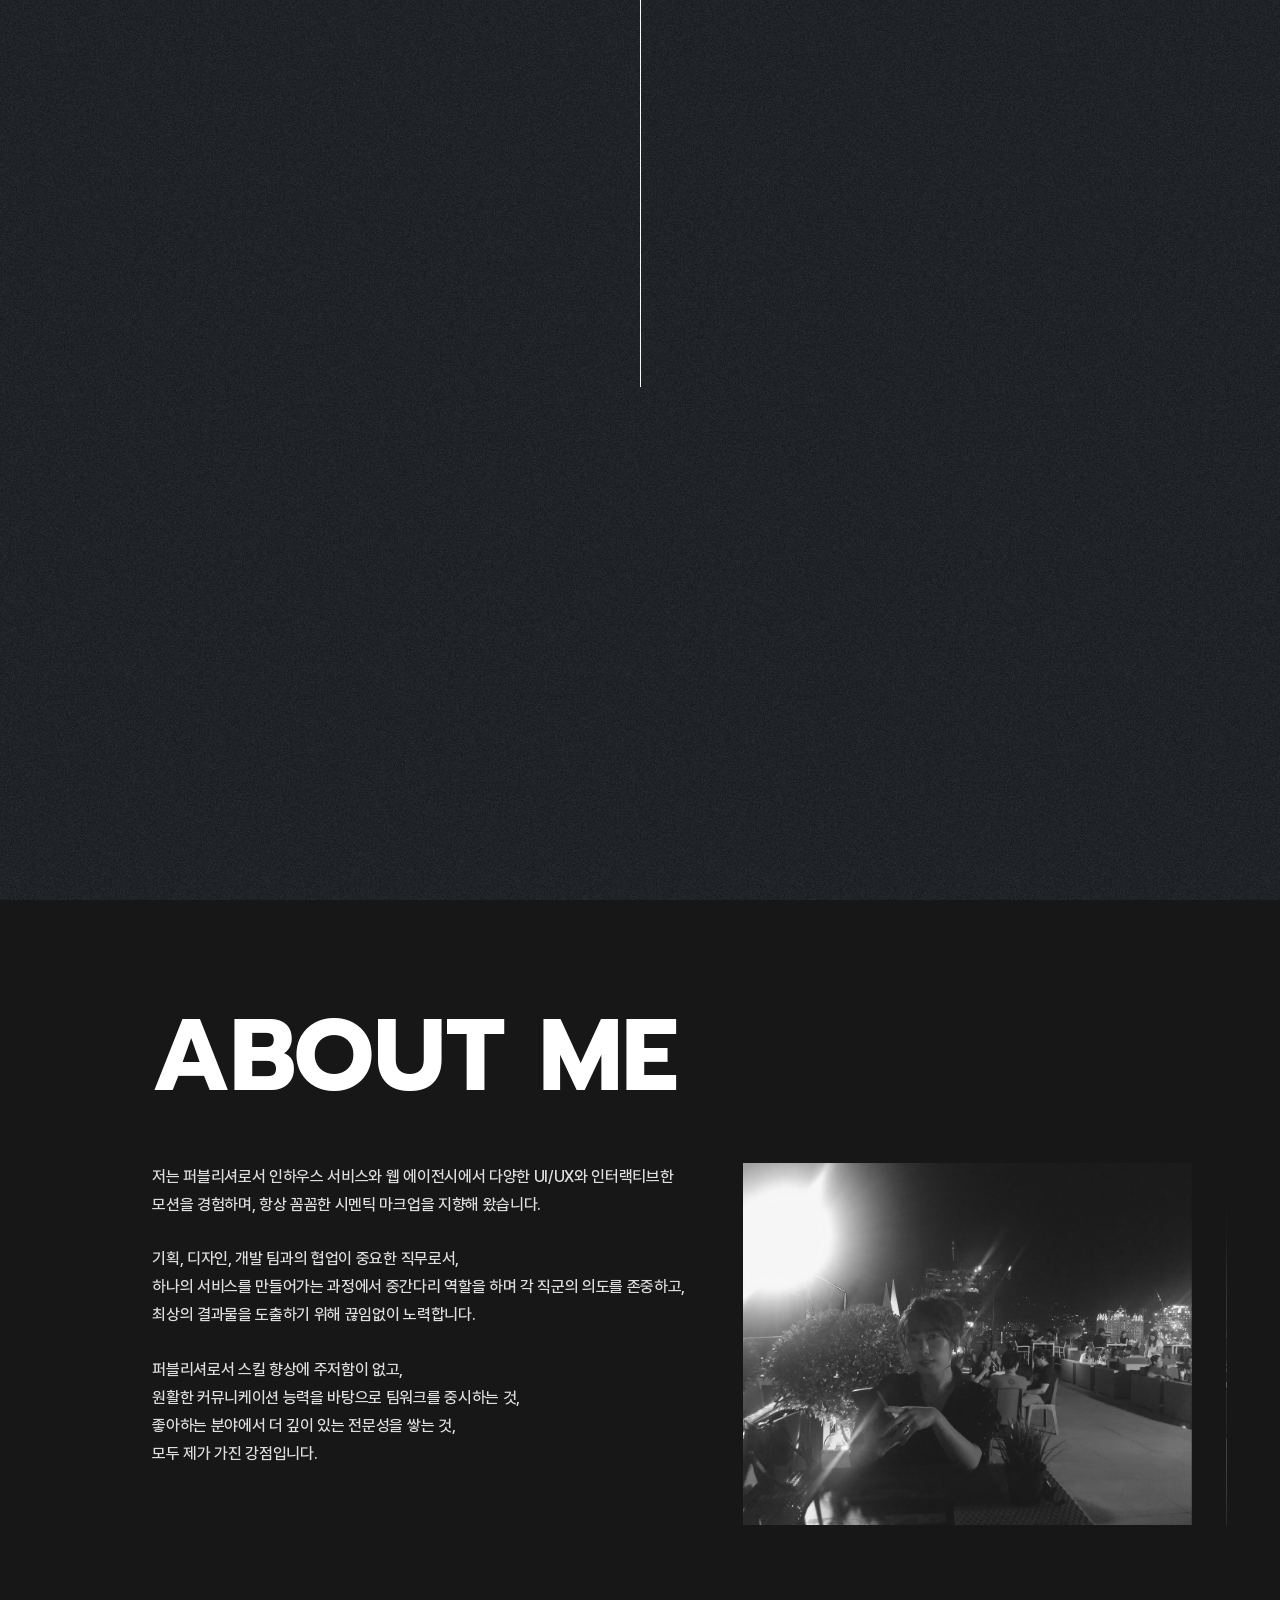
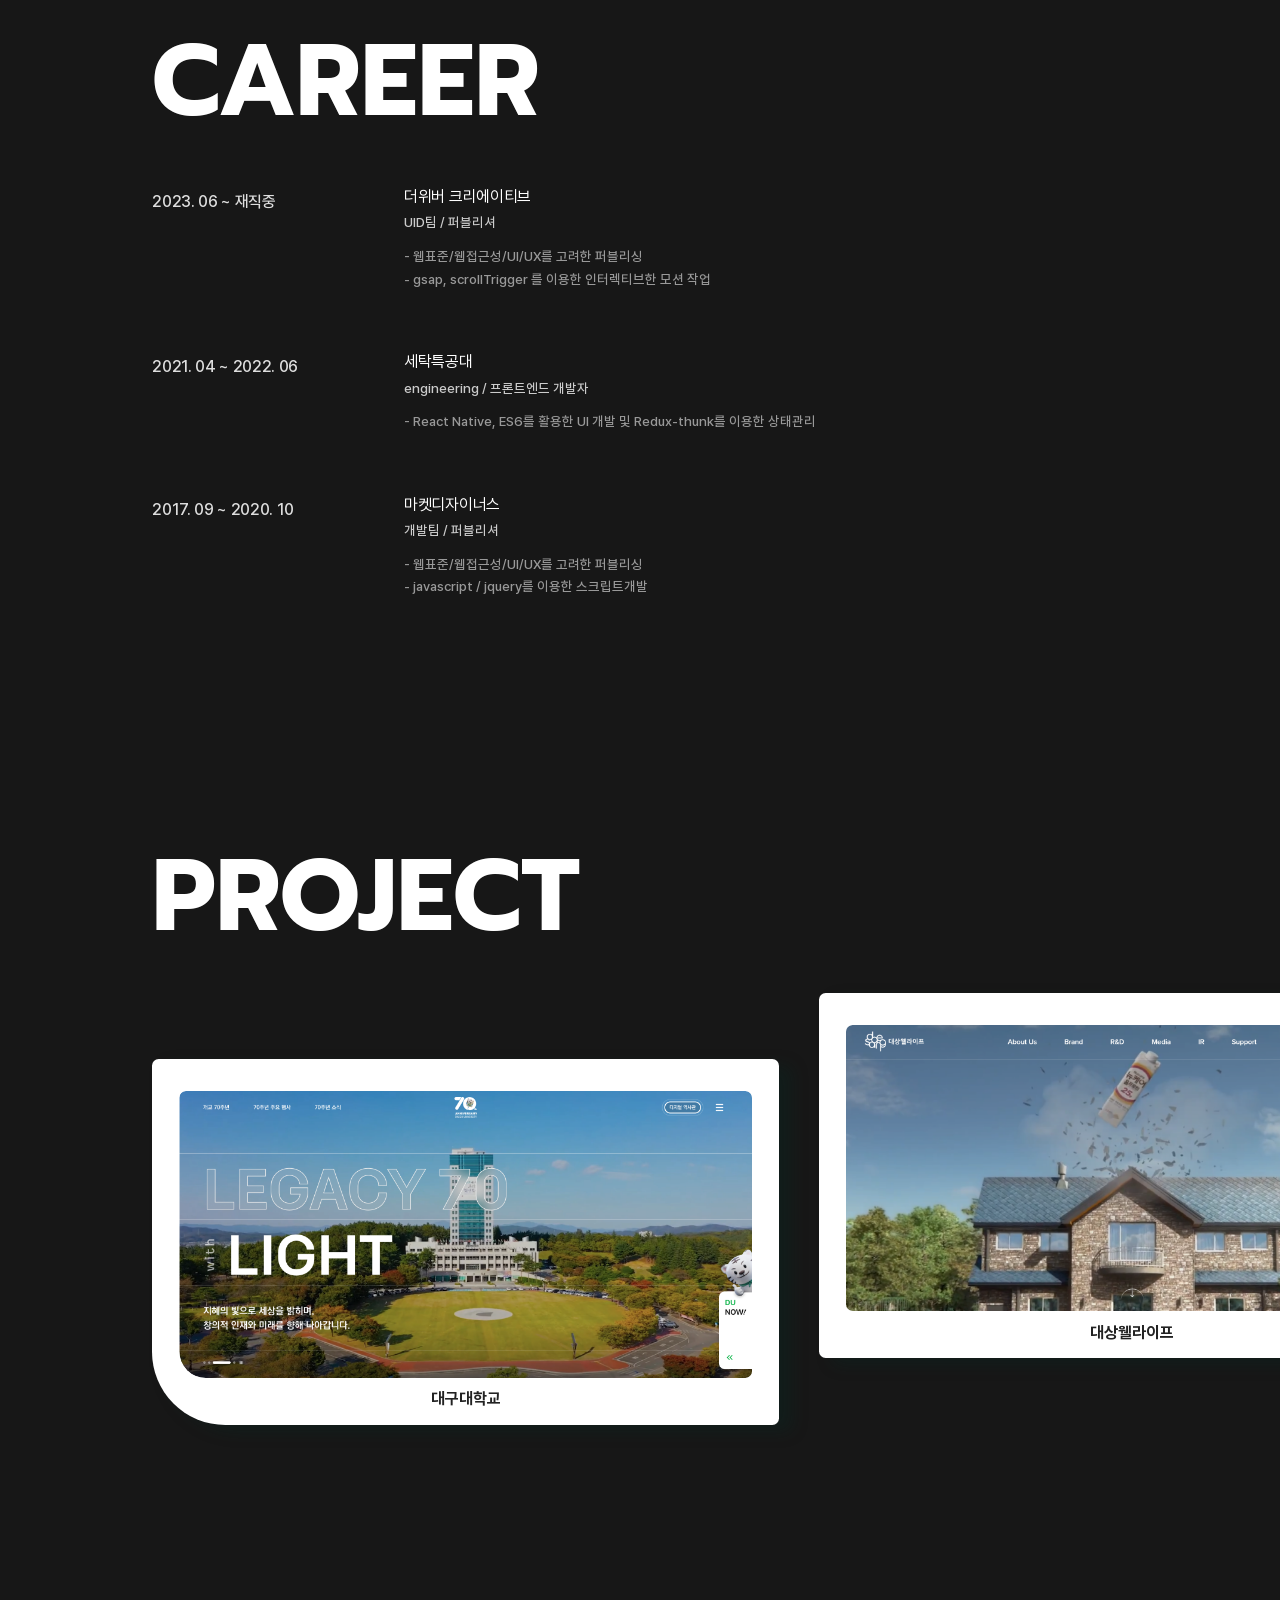
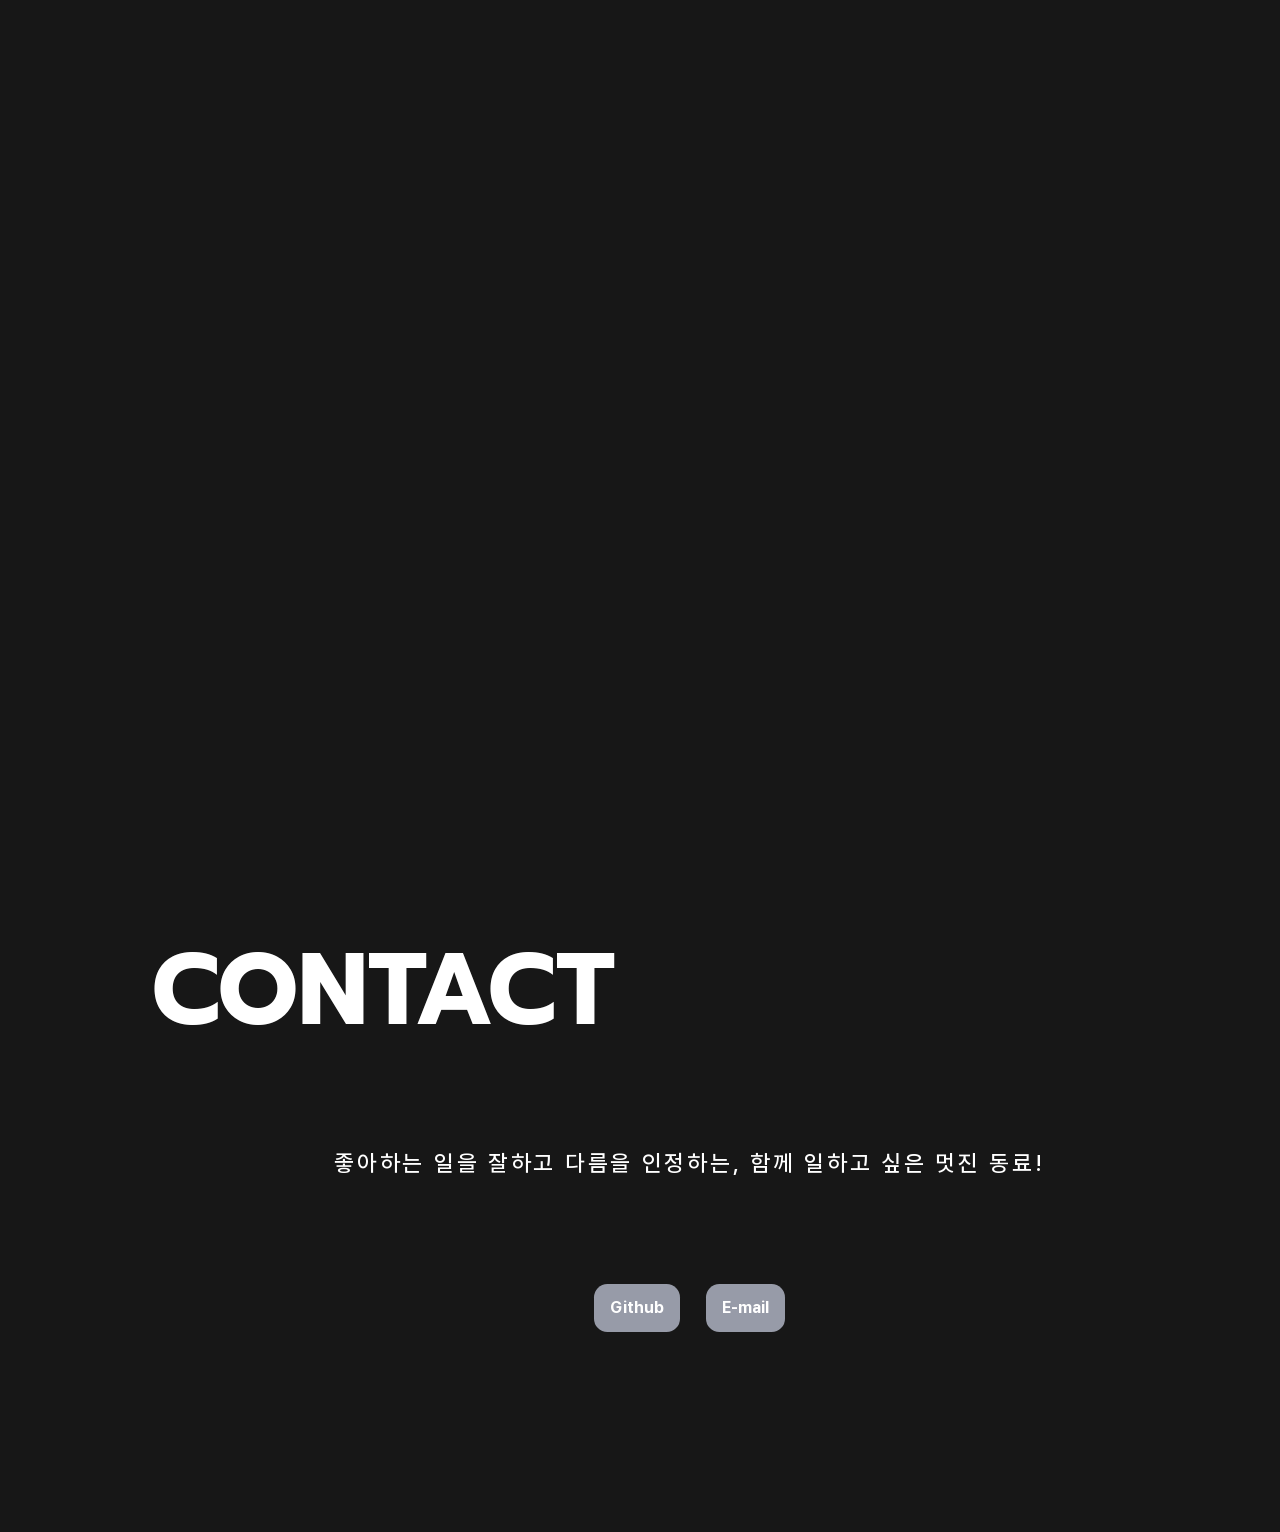
==== page/index.html @ df4ce5b6 "Add portfolio project" ====
<!DOCTYPE html>
<html lang="ko">
<head>
    <meta charset="UTF-8">
    <meta http-equiv="X-UA-Compatible" content="IE=edge">
    <meta name="viewport" content="initial-scale=1.0, maximum-scale=1.0,user-scalable=no,width=device-width" />
    <meta name="format-detection" content="telephone=no" />
    <meta property="og:url" content="">
    <meta property="og:image" content="">
    <meta name="keywords" content="">
    <meta name="description" content="">
    <meta property="og:title" content="">
    <meta property="og:description" content="">
    <meta property="og:type" content="website">
    <link rel="shortcut icon" type="image/x-icon" href="">
    <link rel="stylesheet" type="text/css" href="../css/plugin/swiper-4.5.1.min.css">
    <link rel="stylesheet" type="text/css" href="../css/reset/style.min.css">
    <link rel="stylesheet" type="text/css" href="../css/font/style.min.css">
    <link rel="stylesheet" type="text/css" href="../css/layout/style.min.css">
    <link rel="stylesheet" href="../css/page/main/style.min.css">
    <title></title>
</head>
<body>
    <div id="wrap"  class="wrap main ">
        <div id="skipNavi">
            <a href="#header">메인 메뉴 바로가기</a>
            <a href="#container">본문 바로가기</a>
            <!-- <a href="#footer">하단 바로가기</a> -->
        </div>
        <div id="header">
            <div class="gnb_wrap">
                <ul class="gnb_list">
                    <li class="active"><span>HOME</span></li>
                    <li><span>ABOUT</span></li>
                    <li><span>CAREER</span></li>
                    <li><span>PROJECT</span></li>
                    <li><span>CONTACT</span></li>
                </ul>
            </div>
            <div class="etc_wrap">
                <button type="button" class="mobile_menu_btn"><i></i><i></i><i></i>모바일 메뉴</button>
            </div>
        </div>
        <div id="container" class="container">
            <div class="content">
				<div class="sec sec01">
                    <div class="main_visual">
						<div class="kv_box">
							<video loop autoplay muted playsinline>
								<source src="/images/main/bg_video.mp4">
							</video>
							<div class="bg_cover"></div>
						</div>
						<div class="kv_tit">
                            <img src="/images/main/kv_tit.png" alt="" class="kv_img">
							<div class="tit_box">
                                <!-- <p>움직임과 디테일로 완성한 프로젝트들을 담았습니다.</p> -->
                                <p>다양한 프로젝트를 경험하며<br class="m_on"> 감각적인 모션과 인터랙션을 구현해왔어요.</p>
                                <p>스크롤 트리거와 애니메이션 중심의 작업들은<br class="m_on"> <span class="link_project">PROJECT</span> 에서 확인해보세요-!</p>
                            </div>
						</div>
					</div>
					<div class="scroll_box">
						<span class="scroll_txt">Scroll</span>
						<div class="scroll_arrow"></div>
					</div>
                </div>
				<div class="sec sec02">
                    <div class="row_wrap">
						<div class="row">
							<div class="col-11 offset-1">
                                <div class="sec_inner">
                                    <div class="sub_title">
                                        <h3 class="title_effect link" data-letters="ABOUT ME">ABOUT ME</h3>
                                    </div>
                                    <div class="sub_wrap intro_wrap">
                                        <div class="txt_box">
                                            <p>
                                                저는 퍼블리셔로서 인하우스 서비스와 웹 에이전시에서 다양한 UI/UX와 인터랙티브한 모션을 경험하며, 항상 꼼꼼한 시멘틱 마크업을 지향해 왔습니다.
                                            </p>
                                            <p>
                                                기획, 디자인, 개발 팀과의 협업이 중요한 직무로서,<br class="pc_on">
                                                하나의 서비스를 만들어가는 과정에서 중간다리 역할을 하며 각 직군의 의도를 존중하고, <br class="pc_on">
                                                최상의 결과물을 도출하기 위해 끊임없이 노력합니다.
                                            </p>
                                            <p>
                                                퍼블리셔로서 스킬 향상에 주저함이 없고,<br class="pc_on">
                                                원활한 커뮤니케이션 능력을 바탕으로 팀워크를 중시하는 것, <br class="pc_on">
                                                좋아하는 분야에서 더 깊이 있는 전문성을 쌓는 것, <br class="pc_on">
                                                모두 제가 가진 강점입니다.
                                            </p>
                                        </div>
                                        <div class="img_box">
                                            <div class="mask right"></div>
                                            <img src="/images/main/profile_img.jpg" alt="" class="profile_img">
                                        </div>
                                    </div>
                                </div>
                            </div>
                        </div>
                    </div>
                </div>
				<div class="sec sec03">
                    <div class="row_wrap">
						<div class="row">
							<div class="col-11 offset-1">
                                <div class="sec_inner">
                                    <div class="sub_title">
                                        <h3 class="title_effect link" data-letters="CAREER">CAREER</h3>
                                    </div>
                                    <div class="sub_wrap career_wrap">
                                        <div class="list_box">
                                            <p class="period">2023. 06 ~ 재직중</p>
                                            <div class="txt_box">
                                                <strong>더위버 크리에이티브</strong>
                                                <p>UID팀 / 퍼블리셔</p>
                                                <ul>
                                                    <li>- 웹표준/웹접근성/UI/UX를 고려한 퍼블리싱</li>
                                                    <li>- gsap, scrollTrigger 를 이용한 인터렉티브한 모션 작업</li>
                                                </ul>
                                            </div>
                                        </div>
                                        <div class="list_box">
                                            <p class="period">2021. 04 ~ 2022. 06</p>
                                            <div class="txt_box">
                                                <strong>세탁특공대</strong>
                                                <p>engineering / 프론트엔드 개발자</p>
                                                <ul>
                                                    <li>- React Native, ES6를 활용한 UI 개발 및 Redux-thunk를 이용한 상태관리</li>
                                                </ul>
                                            </div>
                                        </div>
                                        <div class="list_box">
                                            <p class="period">2017. 09 ~ 2020. 10</p>
                                            <div class="txt_box">
                                                <strong>마켓디자이너스</strong>
                                                <p>개발팀 / 퍼블리셔</p>
                                                <ul>
                                                    <li>- 웹표준/웹접근성/UI/UX를 고려한 퍼블리싱</li>
                                                    <li>- javascript / jquery를 이용한 스크립트개발</li>
                                                </ul>
                                            </div>
                                        </div>
                                    </div>
                                </div>
                            </div>
                        </div>
                    </div>
                </div>
				<div class="sec sec04" id="project">
                    <div class="timeline_hidden"></div>
					<div class="sticky">
						<div class="sec_inner">
							<div class="contents_wrapper">
								<div class="row_wrap">
									<div class="row">
										<div class="col-11 offset-1">
                                            <div class="cont_wrap">
                                                <div class="sub_title">
                                                    <h3 class="title_effect link" data-letters="PROJECT">PROJECT</h3>
                                                </div>
                                                <div class="achievements_wrap card_list">
                                                    <div class="achievements_box">
                                                        <ul class="achievements_list">
                                                            <!-- <li class="dodu_img">
                                                                <img src="../images/main/character.png" alt="">
                                                            </li> -->
                                                            <li>
                                                                <a href="./sub_page/page12.html">
                                                                    <div class="slide_inner">
                                                                        <div class="icon_box">
                                                                            <img src="../images/project/project-image12.png" alt="">
                                                                        </div>
                                                                        <div class="txt_area">
                                                                            <strong>대구대학교</strong>
                                                                        </div>
                                                                    </div>
                                                                </a>
                                                            </li>
                                                            <li>
                                                                <a href="./sub_page/page11.html">
                                                                    <div class="slide_inner">
                                                                        <div class="icon_box">
                                                                            <img src="../images/project/project-image11.png" alt="">
                                                                        </div>
                                                                        <div class="txt_area">
                                                                            <strong>대상웰라이프</strong>
                                                                        </div>
                                                                    </div>
                                                                </a>
                                                            </li>
                                                            <li>
                                                                <a href="./sub_page/page10.html">
                                                                    <div class="slide_inner">
                                                                        <div class="icon_box">
                                                                            <img src="../images/project/project-image10.png" alt="">
                                                                        </div>
                                                                        <div class="txt_area">
                                                                            <strong>삼양 CI 가이드</strong>
                                                                        </div>
                                                                    </div>
                                                                </a>
                                                            </li>
                                                            <li>
                                                                <a href="./sub_page/page9.html">
                                                                    <div class="slide_inner">
                                                                        <div class="icon_box">
                                                                            <img src="../images/project/project-image9.png" alt="">
                                                                        </div>
                                                                        <div class="txt_area">
                                                                            <strong>삼양홀딩스</strong>
                                                                        </div>
                                                                    </div>
                                                                </a>
                                                            </li>
                                                            <li>
                                                                <a href="./sub_page/page8.html">
                                                                    <div class="slide_inner">
                                                                        <div class="icon_box">
                                                                            <img src="../images/project/project-image8.png" alt="">
                                                                        </div>
                                                                        <div class="txt_area">
                                                                            <strong>하나투어</strong>
                                                                        </div>
                                                                    </div>
                                                                </a>
                                                            </li>
                                                            <li>
                                                                <a href="./sub_page/page7.html">
                                                                    <div class="slide_inner">
                                                                        <div class="icon_box">
                                                                            <img src="../images/project/project-image7.png" alt="">
                                                                        </div>
                                                                        <div class="txt_area">
                                                                            <strong>삼익 THK</strong>
                                                                        </div>
                                                                    </div>
                                                                </a>
                                                            </li>
                                                            <li>
                                                                <a href="./sub_page/page6.html">
                                                                    <div class="slide_inner">
                                                                        <div class="icon_box">
                                                                            <img src="../images/project/project-image6.png" alt="">
                                                                        </div>
                                                                        <div class="txt_area">
                                                                            <strong>BGF 에코머티리얼즈</strong>
                                                                        </div>
                                                                    </div>
                                                                </a>
                                                            </li>
                                                            <li>
                                                                <a href="./sub_page/page5.html">
                                                                    <div class="slide_inner">
                                                                        <div class="icon_box">
                                                                            <img src="../images/project/project-image5.png" alt="">
                                                                        </div>
                                                                        <div class="txt_area">
                                                                            <strong>세탁특공대</strong>
                                                                        </div>
                                                                    </div>
                                                                </a>
                                                            </li>
                                                            <li>
                                                                <a href="./sub_page/page4.html">
                                                                    <div class="slide_inner">
                                                                        <div class="icon_box">
                                                                            <img src="../images/project/project-image4.png" alt="">
                                                                        </div>
                                                                        <div class="txt_area">
                                                                            <strong>위매치다이사</strong>
                                                                        </div>
                                                                    </div>
                                                                </a>
                                                            </li>
                                                            <li>
                                                                <a href="./sub_page/page3.html">
                                                                    <div class="slide_inner">
                                                                        <div class="icon_box">
                                                                            <img src="../images/project/project-image3.png" alt="">
                                                                        </div>
                                                                        <div class="txt_area">
                                                                            <strong>마켓디자이너스</strong>
                                                                        </div>
                                                                    </div>
                                                                </a>
                                                            </li>
                                                            <li>
                                                                <a href="./sub_page/page2.html">
                                                                    <div class="slide_inner">
                                                                        <div class="icon_box">
                                                                            <img src="../images/project/project-image2.png" alt="">
                                                                        </div>
                                                                        <div class="txt_area">
                                                                            <strong>위매치부동산</strong>
                                                                        </div>
                                                                    </div>
                                                                </a>
                                                            </li>
                                                            <li>
                                                                <a href="./sub_page/page1.html">
                                                                    <div class="slide_inner">
                                                                        <div class="icon_box">
                                                                            <img src="../images/project/project-image1.png" alt="">
                                                                        </div>
                                                                        <div class="txt_area">
                                                                            <strong>위매치머니</strong>
                                                                        </div>
                                                                    </div>
                                                                </a>
                                                            </li>
                                                        </ul>
                                                    </div>
                                                </div>
                                            </div>
                                        </div>
                                    </div>
                                </div>
                            </div>
                        </div>
                    </div>
                </div>
                <div class="sec sec05">
                    <div class="row_wrap">
						<div class="row">
							<div class="col-11 offset-1">
                                <div class="sec_inner">
                                    <div class="sub_title">
                                        <h3 class="title_effect link" data-letters="CONTACT">CONTACT</h3>
                                    </div>
                                    <div class="sub_wrap contact_wrap">
                                        <p>좋아하는 일을 잘하고 다름을 인정하는,<br class="pc_none"> 함께 일하고 싶은 멋진 동료!</p>
                                        <div class="contact_box">
                                            <a href="https://github.com/elisabethyoon" target="_blank">Github</a>
                                            <a href="mailto:careerbetty@gmail.com" target="_blank">E-mail</a>
                                        </div>
                                    </div>
                                </div>
                            </div>
                        </div>
                    </div>
                </div>
            </div>
        </div>
        <figure class="overlay"></figure>
        <!-- grid -->
        <div class="grid_guide" id="gridGuide">
            <div class="row_wrap">
                <div class="row">
                    <div class="col-1">
                        <div class="content"></div>
                    </div>
                    <div class="col-1">
                        <div class="content"></div>
                    </div>
                    <div class="col-1">
                        <div class="content"></div>
                    </div>
                    <div class="col-1">
                        <div class="content"></div>
                    </div>
                    <div class="col-1">
                        <div class="content"></div>
                    </div>
                    <div class="col-1">
                        <div class="content"></div>
                    </div>
                    <div class="col-1">
                        <div class="content"></div>
                    </div>
                    <div class="col-1">
                        <div class="content"></div>
                    </div>
                    <div class="col-1">
                        <div class="content"></div>
                    </div>
                    <div class="col-1">
                        <div class="content"></div>
                    </div>
                    <div class="col-1">
                        <div class="content"></div>
                    </div>
                    <div class="col-1">
                        <div class="content"></div>
                    </div>
                </div>
            </div>
        </div>
        <!-- // grid -->
    </div>
    <div class="loading_box">
        <div class="dim_left"></div>
        <div class="dim_right"></div>
        <div class="loading_line"></div>
        <div class="sub_title">
            <span class="title_effect link" data-letters="Elisabeth's Portfolio">Elisabeth's Portfolio</span>
        </div>
    </div>
    <!-- plugin -->
    <script src="../js/plugin/jquery-3.4.1.min.js"></script>
    <script src="../js/plugin/lenis.min.js"></script>
    <script src="../js/plugin/gsap.min.js"></script>
    <script src="../js/plugin/ScrollTrigger.min.js"></script>
    <script src="../js/plugin/ScrollToPlugin.min.js"></script>
    <script src="../js/plugin/swiper4.5.1.min.js"></script>
    <script src="../js/page/main.js"></script>
</body>
</html>
---- css/reset/style.min.css ----
@media(min-width: 1025px){.col-1{flex:0 0 auto;flex-basis:8.3333333333%;width:8.3333333333%;padding:0 calc(max(calc(20px * var(--base-ratio)), calc(calc(20 / var(--base-size)) * var(--base-percent)))*.5);box-sizing:border-box;position:relative}.offset-1{margin-left:8.3333333333%;position:relative}.col-2{flex:0 0 auto;flex-basis:16.6666666667%;width:16.6666666667%;padding:0 calc(max(calc(20px * var(--base-ratio)), calc(calc(20 / var(--base-size)) * var(--base-percent)))*.5);box-sizing:border-box;position:relative}.offset-2{margin-left:16.6666666667%;position:relative}.col-3{flex:0 0 auto;flex-basis:25%;width:25%;padding:0 calc(max(calc(20px * var(--base-ratio)), calc(calc(20 / var(--base-size)) * var(--base-percent)))*.5);box-sizing:border-box;position:relative}.offset-3{margin-left:25%;position:relative}.col-4{flex:0 0 auto;flex-basis:33.3333333333%;width:33.3333333333%;padding:0 calc(max(calc(20px * var(--base-ratio)), calc(calc(20 / var(--base-size)) * var(--base-percent)))*.5);box-sizing:border-box;position:relative}.offset-4{margin-left:33.3333333333%;position:relative}.col-5{flex:0 0 auto;flex-basis:41.6666666667%;width:41.6666666667%;padding:0 calc(max(calc(20px * var(--base-ratio)), calc(calc(20 / var(--base-size)) * var(--base-percent)))*.5);box-sizing:border-box;position:relative}.offset-5{margin-left:41.6666666667%;position:relative}.col-6{flex:0 0 auto;flex-basis:50%;width:50%;padding:0 calc(max(calc(20px * var(--base-ratio)), calc(calc(20 / var(--base-size)) * var(--base-percent)))*.5);box-sizing:border-box;position:relative}.offset-6{margin-left:50%;position:relative}.col-7{flex:0 0 auto;flex-basis:58.3333333333%;width:58.3333333333%;padding:0 calc(max(calc(20px * var(--base-ratio)), calc(calc(20 / var(--base-size)) * var(--base-percent)))*.5);box-sizing:border-box;position:relative}.offset-7{margin-left:58.3333333333%;position:relative}.col-8{flex:0 0 auto;flex-basis:66.6666666667%;width:66.6666666667%;padding:0 calc(max(calc(20px * var(--base-ratio)), calc(calc(20 / var(--base-size)) * var(--base-percent)))*.5);box-sizing:border-box;position:relative}.offset-8{margin-left:66.6666666667%;position:relative}.col-9{flex:0 0 auto;flex-basis:75%;width:75%;padding:0 calc(max(calc(20px * var(--base-ratio)), calc(calc(20 / var(--base-size)) * var(--base-percent)))*.5);box-sizing:border-box;position:relative}.offset-9{margin-left:75%;position:relative}.col-10{flex:0 0 auto;flex-basis:83.3333333333%;width:83.3333333333%;padding:0 calc(max(calc(20px * var(--base-ratio)), calc(calc(20 / var(--base-size)) * var(--base-percent)))*.5);box-sizing:border-box;position:relative}.offset-10{margin-left:83.3333333333%;position:relative}.col-11{flex:0 0 auto;flex-basis:91.6666666667%;width:91.6666666667%;padding:0 calc(max(calc(20px * var(--base-ratio)), calc(calc(20 / var(--base-size)) * var(--base-percent)))*.5);box-sizing:border-box;position:relative}.offset-11{margin-left:91.6666666667%;position:relative}.col-12{flex:0 0 auto;flex-basis:100%;width:100%;padding:0 calc(max(calc(20px * var(--base-ratio)), calc(calc(20 / var(--base-size)) * var(--base-percent)))*.5);box-sizing:border-box;position:relative}.offset-12{margin-left:100%;position:relative}}html,body,p,h1,h2,h3,h4,h5,h6,ul,ol,li,dl,dt,dd,p,table,th,td,form,fieldset,legend,input,textarea,button,select{padding:0;margin:0}body{font-family:"Pretendard","Apple SD Gothic Neo","Malgun Gothic","맑은 고딕",Helvetica,Arial,sans-serif;color:#666;font-weight:500;line-height:1;-webkit-text-size-adjust:100%;word-break:keep-all;word-wrap:break-word}html,body{font-size:max(calc(16px * var(--base-ratio)), calc(calc(16 / var(--base-size)) * var(--base-percent)))}h1,h2,h3,h4,h5,h6,strong{margin:0;font-size:100%;font-weight:normal;line-height:1;-webkit-margin-after:0;margin-block-end:0;-webkit-margin-before:0;margin-block-start:0}b{font-weight:bold}select,button,input,textarea,pre{font-family:inherit;font-size:max(calc(16px * var(--base-ratio)), calc(calc(16 / var(--base-size)) * var(--base-percent)));color:#666}pre{white-space:pre-wrap}fieldset,img,button,iframe{border:0}img,input,button{vertical-align:top}img{display:block;max-width:100%}table{width:100%;border-collapse:collapse;border-spacing:0;word-break:break-all;word-wrap:break-word}address,em{font-style:normal}ol,ul,li{list-style:none}hr{display:none}a{text-decoration:none;color:inherit}a:hover,a:active{text-decoration:none}legend{position:absolute;left:-9999px;top:0}caption{overflow:hidden;width:0;height:0;font-size:0;line-height:0}button{background:none;cursor:pointer;-webkit-apperance:none}button::-moz-focus-inner{padding:0;border:0}textarea{resize:none}*{box-sizing:border-box}.blind{display:none;position:absolute;width:1px;height:1px;margin:-1px;padding:0;overflow:hidden;clip:rect(0, 0, 0, 0);border:0;text-indent:100%;white-space:nowrap;overflow:hidden}article,aside,details,figcaption,figure,footer,header,hgroup,menu,nav,section{display:block;margin:0;padding:0}input[type=text],input[type=password],input[type=number],input[type=tel],input[type=email],input[type=button],input[type=submit]{border-radius:0;-webkit-appearance:none;-moz-appearance:none}textarea{border-radius:0;-webkit-appearance:none;-moz-appearance:none}input::-moz-placeholder,textarea::-moz-placeholder{color:#999}input::-moz-placeholder, textarea::-moz-placeholder{color:#999}input::placeholder,textarea::placeholder{color:#999}input:-webkit-autofill{-webkit-box-shadow:0 0 0 1000px #fff inset}.hide{display:none !important;visibility:hidden !important}.swiper-scrollbar-drag{cursor:pointer}@media(min-width: 1025px)and (pointer: fine){:root{--pointer: fine}}@media(max-width: 1024px),(max-width: 1366px)and (pointer: coarse){:root{--pointer: coarse}}
---- css/font/style.min.css ----
@media(min-width: 1025px){.col-1{flex:0 0 auto;flex-basis:8.3333333333%;width:8.3333333333%;padding:0 calc(max(calc(20px * var(--base-ratio)), calc(calc(20 / var(--base-size)) * var(--base-percent)))*.5);box-sizing:border-box;position:relative}.offset-1{margin-left:8.3333333333%;position:relative}.col-2{flex:0 0 auto;flex-basis:16.6666666667%;width:16.6666666667%;padding:0 calc(max(calc(20px * var(--base-ratio)), calc(calc(20 / var(--base-size)) * var(--base-percent)))*.5);box-sizing:border-box;position:relative}.offset-2{margin-left:16.6666666667%;position:relative}.col-3{flex:0 0 auto;flex-basis:25%;width:25%;padding:0 calc(max(calc(20px * var(--base-ratio)), calc(calc(20 / var(--base-size)) * var(--base-percent)))*.5);box-sizing:border-box;position:relative}.offset-3{margin-left:25%;position:relative}.col-4{flex:0 0 auto;flex-basis:33.3333333333%;width:33.3333333333%;padding:0 calc(max(calc(20px * var(--base-ratio)), calc(calc(20 / var(--base-size)) * var(--base-percent)))*.5);box-sizing:border-box;position:relative}.offset-4{margin-left:33.3333333333%;position:relative}.col-5{flex:0 0 auto;flex-basis:41.6666666667%;width:41.6666666667%;padding:0 calc(max(calc(20px * var(--base-ratio)), calc(calc(20 / var(--base-size)) * var(--base-percent)))*.5);box-sizing:border-box;position:relative}.offset-5{margin-left:41.6666666667%;position:relative}.col-6{flex:0 0 auto;flex-basis:50%;width:50%;padding:0 calc(max(calc(20px * var(--base-ratio)), calc(calc(20 / var(--base-size)) * var(--base-percent)))*.5);box-sizing:border-box;position:relative}.offset-6{margin-left:50%;position:relative}.col-7{flex:0 0 auto;flex-basis:58.3333333333%;width:58.3333333333%;padding:0 calc(max(calc(20px * var(--base-ratio)), calc(calc(20 / var(--base-size)) * var(--base-percent)))*.5);box-sizing:border-box;position:relative}.offset-7{margin-left:58.3333333333%;position:relative}.col-8{flex:0 0 auto;flex-basis:66.6666666667%;width:66.6666666667%;padding:0 calc(max(calc(20px * var(--base-ratio)), calc(calc(20 / var(--base-size)) * var(--base-percent)))*.5);box-sizing:border-box;position:relative}.offset-8{margin-left:66.6666666667%;position:relative}.col-9{flex:0 0 auto;flex-basis:75%;width:75%;padding:0 calc(max(calc(20px * var(--base-ratio)), calc(calc(20 / var(--base-size)) * var(--base-percent)))*.5);box-sizing:border-box;position:relative}.offset-9{margin-left:75%;position:relative}.col-10{flex:0 0 auto;flex-basis:83.3333333333%;width:83.3333333333%;padding:0 calc(max(calc(20px * var(--base-ratio)), calc(calc(20 / var(--base-size)) * var(--base-percent)))*.5);box-sizing:border-box;position:relative}.offset-10{margin-left:83.3333333333%;position:relative}.col-11{flex:0 0 auto;flex-basis:91.6666666667%;width:91.6666666667%;padding:0 calc(max(calc(20px * var(--base-ratio)), calc(calc(20 / var(--base-size)) * var(--base-percent)))*.5);box-sizing:border-box;position:relative}.offset-11{margin-left:91.6666666667%;position:relative}.col-12{flex:0 0 auto;flex-basis:100%;width:100%;padding:0 calc(max(calc(20px * var(--base-ratio)), calc(calc(20 / var(--base-size)) * var(--base-percent)))*.5);box-sizing:border-box;position:relative}.offset-12{margin-left:100%;position:relative}}@font-face{font-family:"Prompt";src:url("/fonts/Prompt-Regular.woff2") format("woff2"),url("/fonts/Prompt-Regular.woff") format("woff");font-weight:400;font-style:Regular}@font-face{font-family:"Prompt";src:url("/fonts/Prompt-Bold.woff2") format("woff2"),url("/fonts/Prompt-Bold.woff") format("woff");font-weight:700;font-style:bold}@font-face{font-family:"Pretendard";font-display:swap;font-style:normal;font-weight:300;src:url("/fonts/Pretendard-Light.woff2") format("woff2")}@font-face{font-family:"Pretendard";font-display:swap;font-style:normal;font-weight:400;src:url("/fonts/Pretendard-Regular.woff2") format("woff2")}@font-face{font-family:"Pretendard";font-display:swap;font-style:normal;font-weight:500;src:url("/fonts/Pretendard-Medium.woff2") format("woff2")}@font-face{font-family:"Pretendard";font-display:swap;font-style:normal;font-weight:bold;src:url("/fonts/Pretendard-Bold.woff2") format("woff2")}
---- css/layout/style.min.css ----
@media(min-width: 1025px){.col-1{flex:0 0 auto;flex-basis:8.3333333333%;width:8.3333333333%;padding:0 calc(max(calc(20px * var(--base-ratio)), calc(calc(20 / var(--base-size)) * var(--base-percent)))*.5);box-sizing:border-box;position:relative}.offset-1{margin-left:8.3333333333%;position:relative}.col-2{flex:0 0 auto;flex-basis:16.6666666667%;width:16.6666666667%;padding:0 calc(max(calc(20px * var(--base-ratio)), calc(calc(20 / var(--base-size)) * var(--base-percent)))*.5);box-sizing:border-box;position:relative}.offset-2{margin-left:16.6666666667%;position:relative}.col-3{flex:0 0 auto;flex-basis:25%;width:25%;padding:0 calc(max(calc(20px * var(--base-ratio)), calc(calc(20 / var(--base-size)) * var(--base-percent)))*.5);box-sizing:border-box;position:relative}.offset-3{margin-left:25%;position:relative}.col-4{flex:0 0 auto;flex-basis:33.3333333333%;width:33.3333333333%;padding:0 calc(max(calc(20px * var(--base-ratio)), calc(calc(20 / var(--base-size)) * var(--base-percent)))*.5);box-sizing:border-box;position:relative}.offset-4{margin-left:33.3333333333%;position:relative}.col-5{flex:0 0 auto;flex-basis:41.6666666667%;width:41.6666666667%;padding:0 calc(max(calc(20px * var(--base-ratio)), calc(calc(20 / var(--base-size)) * var(--base-percent)))*.5);box-sizing:border-box;position:relative}.offset-5{margin-left:41.6666666667%;position:relative}.col-6{flex:0 0 auto;flex-basis:50%;width:50%;padding:0 calc(max(calc(20px * var(--base-ratio)), calc(calc(20 / var(--base-size)) * var(--base-percent)))*.5);box-sizing:border-box;position:relative}.offset-6{margin-left:50%;position:relative}.col-7{flex:0 0 auto;flex-basis:58.3333333333%;width:58.3333333333%;padding:0 calc(max(calc(20px * var(--base-ratio)), calc(calc(20 / var(--base-size)) * var(--base-percent)))*.5);box-sizing:border-box;position:relative}.offset-7{margin-left:58.3333333333%;position:relative}.col-8{flex:0 0 auto;flex-basis:66.6666666667%;width:66.6666666667%;padding:0 calc(max(calc(20px * var(--base-ratio)), calc(calc(20 / var(--base-size)) * var(--base-percent)))*.5);box-sizing:border-box;position:relative}.offset-8{margin-left:66.6666666667%;position:relative}.col-9{flex:0 0 auto;flex-basis:75%;width:75%;padding:0 calc(max(calc(20px * var(--base-ratio)), calc(calc(20 / var(--base-size)) * var(--base-percent)))*.5);box-sizing:border-box;position:relative}.offset-9{margin-left:75%;position:relative}.col-10{flex:0 0 auto;flex-basis:83.3333333333%;width:83.3333333333%;padding:0 calc(max(calc(20px * var(--base-ratio)), calc(calc(20 / var(--base-size)) * var(--base-percent)))*.5);box-sizing:border-box;position:relative}.offset-10{margin-left:83.3333333333%;position:relative}.col-11{flex:0 0 auto;flex-basis:91.6666666667%;width:91.6666666667%;padding:0 calc(max(calc(20px * var(--base-ratio)), calc(calc(20 / var(--base-size)) * var(--base-percent)))*.5);box-sizing:border-box;position:relative}.offset-11{margin-left:91.6666666667%;position:relative}.col-12{flex:0 0 auto;flex-basis:100%;width:100%;padding:0 calc(max(calc(20px * var(--base-ratio)), calc(calc(20 / var(--base-size)) * var(--base-percent)))*.5);box-sizing:border-box;position:relative}.offset-12{margin-left:100%;position:relative}}html{--window-w:100vw;--window-h:100vh}:root{--base-ratio: 0.5;--base-size: 1920;--base-percent: 100vw}@media(max-width: 1024px){:root{--base-ratio: 1;--base-size: 1;--base-percent: 1px}}html,body{overflow-anchor:none}html.overflow,body.overflow{height:100%;min-height:100%;overflow:hidden !important;touch-action:none}#wrap{position:relative;width:100%}#wrap .content{padding:0 0 max(calc(180px * var(--base-ratio)), calc(calc(180 / var(--base-size)) * var(--base-percent)))}@media(max-width: 1024px){#wrap .content{padding:0 0 max(calc(100px * var(--base-ratio)), calc(calc(100 / var(--base-size)) * var(--base-percent)))}}.sticky{position:-webkit-sticky;position:sticky;top:0;left:0;width:100%;height:100vh;overflow:hidden}.pc_on{display:block}.tablet_on{display:none}.m_on{display:none}.pc_none{display:none}.tablet_m_on{display:none}.tablet_none{display:block}.m_none{display:block}.laptop_on{display:none}.laptop_none{display:block}@media(max-width: 1535px){.laptop_on{display:block}.laptop_none{display:none}}@media(max-width: 1024px){.laptop_none{display:block}.pc_on{display:none}.tablet_m_on{display:block}.tablet_on{display:block}.m_on{display:none}.pc_none{display:block}.tablet_none{display:none}.m_none{display:block}}@media(max-width: 767px){.laptop_none{display:block}.pc_on{display:none}.tablet_on{display:none}.m_on{display:block}.pc_none{display:block}.tablet_none{display:block}.m_none{display:none}}.row_wrap{padding:0 max(calc(80px * var(--base-ratio)), calc(calc(80 / var(--base-size)) * var(--base-percent)))}@media(max-width: 1024px){.row_wrap{padding:0 max(calc(40px * var(--base-ratio)), calc(calc(40 / var(--base-size)) * var(--base-percent)))}}@media(max-width: 767px){.row_wrap{padding:0 max(calc(20px * var(--base-ratio)), calc(calc(20 / var(--base-size)) * var(--base-percent)))}}.row{position:relative}@media(min-width: 1025px){.row{display:flex;flex-wrap:wrap;margin:0 calc(max(calc(20px * var(--base-ratio)), calc(calc(20 / var(--base-size)) * var(--base-percent)))*.5*-1)}}.grid_guide{position:fixed;left:0;top:0;width:100%;height:100vh;pointer-events:none;z-index:999999;display:none}.grid_guide.is-active{display:block}.grid_guide .container{width:100%;height:100%}.grid_guide .row{display:flex;flex-wrap:wrap}.grid_guide .row .content{padding:0;height:100vh;opacity:.5}.grid_guide .row .col-1{flex:0 0 auto;box-sizing:border-box;position:relative}@media(min-width: 1025px){.grid_guide .row{margin:0 calc(max(calc(20px * var(--base-ratio)), calc(calc(20 / var(--base-size)) * var(--base-percent)))*.5*-1)}.grid_guide .row .content{background-color:pink}.grid_guide .row .col-1{flex-basis:8.3333333333%;width:9.0909090909%;padding:0 calc(max(calc(20px * var(--base-ratio)), calc(calc(20 / var(--base-size)) * var(--base-percent)))*.5)}.grid_guide .row .col-1:nth-of-type(n + 13){display:none}}@media(min-width: 768px)and (max-width: 1024px){.grid_guide .row{margin:0 calc(max(calc(20px * var(--base-ratio)), calc(calc(20 / var(--base-size)) * var(--base-percent)))*.5*-1)}.grid_guide .row .content{background-color:#7878ff}.grid_guide .row .col-1{flex-basis:12.5%;width:14.2857142857%;padding:0 calc(max(calc(20px * var(--base-ratio)), calc(calc(20 / var(--base-size)) * var(--base-percent)))*.5)}.grid_guide .row .col-1:nth-of-type(n + 9){display:none}}@media(max-width: 767px){.grid_guide .row{margin:0 calc(max(calc(20px * var(--base-ratio)), calc(calc(20 / var(--base-size)) * var(--base-percent)))*.5*-1)}.grid_guide .row .content{background-color:#7878ff}.grid_guide .row .col-1{flex-basis:25%;width:33.3333333333%;padding:0 calc(max(calc(20px * var(--base-ratio)), calc(calc(20 / var(--base-size)) * var(--base-percent)))*.5)}.grid_guide .row .col-1:nth-of-type(n + 5){display:none}}@media(min-width: 1025px){.col-1{flex:0 0 auto;flex-basis:8.3333333333%;width:8.3333333333%;padding:0 calc(max(calc(20px * var(--base-ratio)), calc(calc(20 / var(--base-size)) * var(--base-percent)))*.5);box-sizing:border-box;position:relative}.offset-1{margin-left:8.3333333333%;position:relative}.col-2{flex:0 0 auto;flex-basis:16.6666666667%;width:16.6666666667%;padding:0 calc(max(calc(20px * var(--base-ratio)), calc(calc(20 / var(--base-size)) * var(--base-percent)))*.5);box-sizing:border-box;position:relative}.offset-2{margin-left:16.6666666667%;position:relative}.col-3{flex:0 0 auto;flex-basis:25%;width:25%;padding:0 calc(max(calc(20px * var(--base-ratio)), calc(calc(20 / var(--base-size)) * var(--base-percent)))*.5);box-sizing:border-box;position:relative}.offset-3{margin-left:25%;position:relative}.col-4{flex:0 0 auto;flex-basis:33.3333333333%;width:33.3333333333%;padding:0 calc(max(calc(20px * var(--base-ratio)), calc(calc(20 / var(--base-size)) * var(--base-percent)))*.5);box-sizing:border-box;position:relative}.offset-4{margin-left:33.3333333333%;position:relative}.col-5{flex:0 0 auto;flex-basis:41.6666666667%;width:41.6666666667%;padding:0 calc(max(calc(20px * var(--base-ratio)), calc(calc(20 / var(--base-size)) * var(--base-percent)))*.5);box-sizing:border-box;position:relative}.offset-5{margin-left:41.6666666667%;position:relative}.col-6{flex:0 0 auto;flex-basis:50%;width:50%;padding:0 calc(max(calc(20px * var(--base-ratio)), calc(calc(20 / var(--base-size)) * var(--base-percent)))*.5);box-sizing:border-box;position:relative}.offset-6{margin-left:50%;position:relative}.col-7{flex:0 0 auto;flex-basis:58.3333333333%;width:58.3333333333%;padding:0 calc(max(calc(20px * var(--base-ratio)), calc(calc(20 / var(--base-size)) * var(--base-percent)))*.5);box-sizing:border-box;position:relative}.offset-7{margin-left:58.3333333333%;position:relative}.col-8{flex:0 0 auto;flex-basis:66.6666666667%;width:66.6666666667%;padding:0 calc(max(calc(20px * var(--base-ratio)), calc(calc(20 / var(--base-size)) * var(--base-percent)))*.5);box-sizing:border-box;position:relative}.offset-8{margin-left:66.6666666667%;position:relative}.col-9{flex:0 0 auto;flex-basis:75%;width:75%;padding:0 calc(max(calc(20px * var(--base-ratio)), calc(calc(20 / var(--base-size)) * var(--base-percent)))*.5);box-sizing:border-box;position:relative}.offset-9{margin-left:75%;position:relative}.col-10{flex:0 0 auto;flex-basis:83.3333333333%;width:83.3333333333%;padding:0 calc(max(calc(20px * var(--base-ratio)), calc(calc(20 / var(--base-size)) * var(--base-percent)))*.5);box-sizing:border-box;position:relative}.offset-10{margin-left:83.3333333333%;position:relative}.col-11{flex:0 0 auto;flex-basis:91.6666666667%;width:91.6666666667%;padding:0 calc(max(calc(20px * var(--base-ratio)), calc(calc(20 / var(--base-size)) * var(--base-percent)))*.5);box-sizing:border-box;position:relative}.offset-11{margin-left:91.6666666667%;position:relative}.col-12{flex:0 0 auto;flex-basis:100%;width:100%;padding:0 calc(max(calc(20px * var(--base-ratio)), calc(calc(20 / var(--base-size)) * var(--base-percent)))*.5);box-sizing:border-box;position:relative}.offset-12{margin-left:100%;position:relative}}:root{--swiper-autoplay: 4000}#wrap{min-width:320px}#wrap .scroll_box{display:flex;flex-wrap:wrap;justify-content:start;align-items:center;flex-direction:column;gap:max(calc(10px * var(--base-ratio)), calc(calc(10 / var(--base-size)) * var(--base-percent)));z-index:2;position:absolute;bottom:max(calc(30px * var(--base-ratio)), calc(calc(30 / var(--base-size)) * var(--base-percent)));left:50%;transform:translateX(-50%)}#wrap .scroll_box .scroll_txt{font-size:max(calc(16px * var(--base-ratio)), calc(calc(16 / var(--base-size)) * var(--base-percent)));line-height:1.25;letter-spacing:0em;font-family:"Pretendard",sans-serif;color:#fff}#wrap .scroll_box .scroll_arrow{overflow:hidden;position:relative;width:max(calc(15px * var(--base-ratio)), calc(calc(15 / var(--base-size)) * var(--base-percent)));height:max(calc(19px * var(--base-ratio)), calc(calc(19 / var(--base-size)) * var(--base-percent)));background:url("/images/main/scroll_icon.svg") center no-repeat;background-size:cover;-webkit-animation:scrollDown 1.8s ease-in-out infinite;animation:scrollDown 1.8s ease-in-out infinite}@-webkit-keyframes scrollDown{0%{transform:translateY(10px)}50%{transform:translateY(0)}100%{transform:translateY(10px)}}@keyframes scrollDown{0%{transform:translateY(10px)}50%{transform:translateY(0)}100%{transform:translateY(10px)}}@media(max-width: 1024px){#wrap .scroll_box{gap:max(calc(6px * var(--base-ratio)), calc(calc(6 / var(--base-size)) * var(--base-percent)));bottom:max(calc(50px * var(--base-ratio)), calc(calc(50 / var(--base-size)) * var(--base-percent)))}#wrap .scroll_box .scroll_txt{font-size:max(calc(11px * var(--base-ratio)), calc(calc(11 / var(--base-size)) * var(--base-percent)));line-height:1.2727272727;letter-spacing:0em}#wrap .scroll_box .scroll_arrow{width:max(calc(12px * var(--base-ratio)), calc(calc(12 / var(--base-size)) * var(--base-percent)));height:max(calc(15px * var(--base-ratio)), calc(calc(15 / var(--base-size)) * var(--base-percent)));background:url("/images/main/scroll_icon_m.svg") center no-repeat;background-size:cover}}#wrap .swiper-scrollbar{padding:max(calc(10px * var(--base-ratio)), calc(calc(10 / var(--base-size)) * var(--base-percent))) 0;width:100%;position:relative;inset:auto;cursor:pointer;background-color:rgba(0,0,0,0)}#wrap .swiper-scrollbar:before{content:"";width:100%;height:100%;position:absolute;left:0;top:50%;transform:translateY(-50%);background:#f3f4f6;border-radius:max(calc(4px * var(--base-ratio)), calc(calc(4 / var(--base-size)) * var(--base-percent)));height:max(calc(2px * var(--base-ratio)), calc(calc(2 / var(--base-size)) * var(--base-percent)))}#wrap .swiper-scrollbar .swiper-scrollbar-drag{background:#223d6d;border-radius:max(calc(4px * var(--base-ratio)), calc(calc(4 / var(--base-size)) * var(--base-percent)));height:max(calc(2px * var(--base-ratio)), calc(calc(2 / var(--base-size)) * var(--base-percent)));margin-top:0;position:absolute;top:calc(50% - max(calc(1px * var(--base-ratio)), calc(calc(1 / var(--base-size)) * var(--base-percent))))}@media(min-width: 1025px)and (pointer: fine){#wrap .swiper-scrollbar:hover .swiper-scrollbar-drag{height:max(calc(6px * var(--base-ratio)), calc(calc(6 / var(--base-size)) * var(--base-percent)));margin-top:max(calc(calc(calc(3 / var(--base-size)) * var(--base-percent)) * -1));top:50%}}#wrap .swiper-paging{display:flex;align-items:center;justify-content:center;margin-top:max(calc(40px * var(--base-ratio)), calc(calc(40 / var(--base-size)) * var(--base-percent)));gap:max(calc(20px * var(--base-ratio)), calc(calc(20 / var(--base-size)) * var(--base-percent)))}#wrap .swiper-paging .arrow{width:max(calc(32px * var(--base-ratio)), calc(calc(32 / var(--base-size)) * var(--base-percent)));height:max(calc(32px * var(--base-ratio)), calc(calc(32 / var(--base-size)) * var(--base-percent)));cursor:pointer;transition:.35s}#wrap .swiper-paging .prev_btn{background:url("/images/common/swiper_prev_btn.png") center no-repeat;background-size:100%}#wrap .swiper-paging .next_btn{background:url("/images/common/swiper_next_btn.png") center no-repeat;background-size:100%}#wrap .swiper-paging .swiper-pagination{position:relative;inset:auto;transform:none;font-size:0}#wrap .swiper-paging .swiper-pagination .swiper-pagination-bullet{position:relative;width:max(calc(8px * var(--base-ratio)), calc(calc(8 / var(--base-size)) * var(--base-percent)));height:max(calc(32px * var(--base-ratio)), calc(calc(32 / var(--base-size)) * var(--base-percent)));background:rgba(0,0,0,0);margin:0 max(calc(4px * var(--base-ratio)), calc(calc(4 / var(--base-size)) * var(--base-percent)));opacity:1;transition:.3s}#wrap .swiper-paging .swiper-pagination .swiper-pagination-bullet:after{content:"";width:100%;height:max(calc(8px * var(--base-ratio)), calc(calc(8 / var(--base-size)) * var(--base-percent)));background:#046a38;opacity:.2;position:absolute;left:0;top:50%;transform:translateY(-50%);border-radius:30px}#wrap .swiper-paging .swiper-pagination .swiper-pagination-bullet:before{content:"";width:0;height:max(calc(8px * var(--base-ratio)), calc(calc(8 / var(--base-size)) * var(--base-percent)));background:#046a38;position:absolute;left:0;top:50%;transform:translateY(-50%);border-radius:30px;z-index:1}#wrap .swiper-paging .swiper-pagination .swiper-pagination-bullet-active{width:max(calc(60px * var(--base-ratio)), calc(calc(60 / var(--base-size)) * var(--base-percent)))}#wrap .swiper-paging .swiper-pagination .swiper-pagination-bullet-active:before{width:100%;-webkit-animation:widthProgress calc(var(--swiper-autoplay)*1ms);animation:widthProgress calc(var(--swiper-autoplay)*1ms)}@-webkit-keyframes widthProgress{from{width:0}to{width:100%}}@keyframes widthProgress{from{width:0}to{width:100%}}@media(max-width: 1024px){#wrap .swiper-paging{margin-top:max(calc(24px * var(--base-ratio)), calc(calc(24 / var(--base-size)) * var(--base-percent)));gap:max(calc(24px * var(--base-ratio)), calc(calc(24 / var(--base-size)) * var(--base-percent)))}#wrap .swiper-paging .swiper-pagination .swiper-pagination-bullet{width:max(calc(6px * var(--base-ratio)), calc(calc(6 / var(--base-size)) * var(--base-percent)));margin:0 max(calc(3px * var(--base-ratio)), calc(calc(3 / var(--base-size)) * var(--base-percent)))}#wrap .swiper-paging .swiper-pagination .swiper-pagination-bullet:after{height:max(calc(6px * var(--base-ratio)), calc(calc(6 / var(--base-size)) * var(--base-percent)))}#wrap .swiper-paging .swiper-pagination .swiper-pagination-bullet:before{height:max(calc(6px * var(--base-ratio)), calc(calc(6 / var(--base-size)) * var(--base-percent)))}#wrap .swiper-paging .swiper-pagination .swiper-pagination-bullet-active{width:max(calc(30px * var(--base-ratio)), calc(calc(30 / var(--base-size)) * var(--base-percent)))}}@media(max-width: 767px){#wrap .swiper-paging{margin-top:max(calc(16px * var(--base-ratio)), calc(calc(16 / var(--base-size)) * var(--base-percent)));gap:max(calc(16px * var(--base-ratio)), calc(calc(16 / var(--base-size)) * var(--base-percent)))}}
---- css/page/main/style.min.css ----
@media(min-width: 1025px){.col-1{flex:0 0 auto;flex-basis:8.3333333333%;width:8.3333333333%;padding:0 calc(max(calc(20px * var(--base-ratio)), calc(calc(20 / var(--base-size)) * var(--base-percent)))*.5);box-sizing:border-box;position:relative}.offset-1{margin-left:8.3333333333%;position:relative}.col-2{flex:0 0 auto;flex-basis:16.6666666667%;width:16.6666666667%;padding:0 calc(max(calc(20px * var(--base-ratio)), calc(calc(20 / var(--base-size)) * var(--base-percent)))*.5);box-sizing:border-box;position:relative}.offset-2{margin-left:16.6666666667%;position:relative}.col-3{flex:0 0 auto;flex-basis:25%;width:25%;padding:0 calc(max(calc(20px * var(--base-ratio)), calc(calc(20 / var(--base-size)) * var(--base-percent)))*.5);box-sizing:border-box;position:relative}.offset-3{margin-left:25%;position:relative}.col-4{flex:0 0 auto;flex-basis:33.3333333333%;width:33.3333333333%;padding:0 calc(max(calc(20px * var(--base-ratio)), calc(calc(20 / var(--base-size)) * var(--base-percent)))*.5);box-sizing:border-box;position:relative}.offset-4{margin-left:33.3333333333%;position:relative}.col-5{flex:0 0 auto;flex-basis:41.6666666667%;width:41.6666666667%;padding:0 calc(max(calc(20px * var(--base-ratio)), calc(calc(20 / var(--base-size)) * var(--base-percent)))*.5);box-sizing:border-box;position:relative}.offset-5{margin-left:41.6666666667%;position:relative}.col-6{flex:0 0 auto;flex-basis:50%;width:50%;padding:0 calc(max(calc(20px * var(--base-ratio)), calc(calc(20 / var(--base-size)) * var(--base-percent)))*.5);box-sizing:border-box;position:relative}.offset-6{margin-left:50%;position:relative}.col-7{flex:0 0 auto;flex-basis:58.3333333333%;width:58.3333333333%;padding:0 calc(max(calc(20px * var(--base-ratio)), calc(calc(20 / var(--base-size)) * var(--base-percent)))*.5);box-sizing:border-box;position:relative}.offset-7{margin-left:58.3333333333%;position:relative}.col-8{flex:0 0 auto;flex-basis:66.6666666667%;width:66.6666666667%;padding:0 calc(max(calc(20px * var(--base-ratio)), calc(calc(20 / var(--base-size)) * var(--base-percent)))*.5);box-sizing:border-box;position:relative}.offset-8{margin-left:66.6666666667%;position:relative}.col-9{flex:0 0 auto;flex-basis:75%;width:75%;padding:0 calc(max(calc(20px * var(--base-ratio)), calc(calc(20 / var(--base-size)) * var(--base-percent)))*.5);box-sizing:border-box;position:relative}.offset-9{margin-left:75%;position:relative}.col-10{flex:0 0 auto;flex-basis:83.3333333333%;width:83.3333333333%;padding:0 calc(max(calc(20px * var(--base-ratio)), calc(calc(20 / var(--base-size)) * var(--base-percent)))*.5);box-sizing:border-box;position:relative}.offset-10{margin-left:83.3333333333%;position:relative}.col-11{flex:0 0 auto;flex-basis:91.6666666667%;width:91.6666666667%;padding:0 calc(max(calc(20px * var(--base-ratio)), calc(calc(20 / var(--base-size)) * var(--base-percent)))*.5);box-sizing:border-box;position:relative}.offset-11{margin-left:91.6666666667%;position:relative}.col-12{flex:0 0 auto;flex-basis:100%;width:100%;padding:0 calc(max(calc(20px * var(--base-ratio)), calc(calc(20 / var(--base-size)) * var(--base-percent)))*.5);box-sizing:border-box;position:relative}.offset-12{margin-left:100%;position:relative}}#skipNavi a{overflow:hidden;position:absolute;left:0;top:-9999px;z-index:10001;width:100%;font-size:max(calc(16px * var(--base-ratio)), calc(calc(16 / var(--base-size)) * var(--base-percent)));line-height:1.5;letter-spacing:0em;height:max(calc(40px * var(--base-ratio)), calc(calc(40 / var(--base-size)) * var(--base-percent)));line-height:max(calc(40px * var(--base-ratio)), calc(calc(40 / var(--base-size)) * var(--base-percent)));font-weight:400;color:#fff;background-color:#333;text-align:center}#skipNavi a:focus,#skipNavi a:active{display:block;position:fixed;top:0;outline-color:#252728;outline-offset:0}#header{position:fixed;width:100%;height:max(calc(110px * var(--base-ratio)), calc(calc(110 / var(--base-size)) * var(--base-percent)));z-index:999;outline:none;left:0;top:0;background:rgba(0,0,0,0);transition:background .3s,transform .4s}#header.active{transform:translateY(-100%)}#header.on{transform:translateY(0)}#header .gnb_wrap{position:absolute;left:0;top:0;width:100%;height:max(calc(110px * var(--base-ratio)), calc(calc(110 / var(--base-size)) * var(--base-percent)));z-index:2}#header .gnb_list{z-index:2;display:flex;overflow:hidden;position:fixed;left:50%;border-radius:max(calc(999px * var(--base-ratio)), calc(calc(999 / var(--base-size)) * var(--base-percent)));opacity:0;background-color:rgba(0,0,0,.6);transform:translate(-50%, max(calc(20px * var(--base-ratio)), calc(calc(20 / var(--base-size)) * var(--base-percent))));-webkit-animation-duration:cubic-bezier(0.25, 0.8, 0.25, 1);animation-duration:cubic-bezier(0.25, 0.8, 0.25, 1)}#header .gnb_list.gnbShow{-webkit-animation:gnbAni .8s both;animation:gnbAni .8s both}@-webkit-keyframes gnbAni{0%{opacity:1;width:max(calc(40px * var(--base-ratio)), calc(calc(40 / var(--base-size)) * var(--base-percent)));height:max(calc(40px * var(--base-ratio)), calc(calc(40 / var(--base-size)) * var(--base-percent)));border-radius:50%}25%{width:max(calc(80px * var(--base-ratio)), calc(calc(80 / var(--base-size)) * var(--base-percent)));height:max(calc(80px * var(--base-ratio)), calc(calc(80 / var(--base-size)) * var(--base-percent)))}50%{width:max(calc(60px * var(--base-ratio)), calc(calc(60 / var(--base-size)) * var(--base-percent)));height:max(calc(60px * var(--base-ratio)), calc(calc(60 / var(--base-size)) * var(--base-percent)));border-radius:50%}70%{border-radius:max(calc(25px * var(--base-ratio)), calc(calc(25 / var(--base-size)) * var(--base-percent)))}100%{opacity:1;width:80%;height:max(calc(60px * var(--base-ratio)), calc(calc(60 / var(--base-size)) * var(--base-percent)));border-radius:max(calc(50px * var(--base-ratio)), calc(calc(50 / var(--base-size)) * var(--base-percent)))}}@keyframes gnbAni{0%{opacity:1;width:max(calc(40px * var(--base-ratio)), calc(calc(40 / var(--base-size)) * var(--base-percent)));height:max(calc(40px * var(--base-ratio)), calc(calc(40 / var(--base-size)) * var(--base-percent)));border-radius:50%}25%{width:max(calc(80px * var(--base-ratio)), calc(calc(80 / var(--base-size)) * var(--base-percent)));height:max(calc(80px * var(--base-ratio)), calc(calc(80 / var(--base-size)) * var(--base-percent)))}50%{width:max(calc(60px * var(--base-ratio)), calc(calc(60 / var(--base-size)) * var(--base-percent)));height:max(calc(60px * var(--base-ratio)), calc(calc(60 / var(--base-size)) * var(--base-percent)));border-radius:50%}70%{border-radius:max(calc(25px * var(--base-ratio)), calc(calc(25 / var(--base-size)) * var(--base-percent)))}100%{opacity:1;width:80%;height:max(calc(60px * var(--base-ratio)), calc(calc(60 / var(--base-size)) * var(--base-percent)));border-radius:max(calc(50px * var(--base-ratio)), calc(calc(50 / var(--base-size)) * var(--base-percent)))}}#header .gnb_list li{transform:translateY(80%);opacity:0;width:20%;padding:max(calc(18px * var(--base-ratio)), calc(calc(18 / var(--base-size)) * var(--base-percent)));text-align:center;cursor:pointer}#header .gnb_list li:hover{opacity:1}#header .gnb_list li:hover span{color:#fff}#header .gnb_list li span{position:relative;font-size:max(calc(18px * var(--base-ratio)), calc(calc(18 / var(--base-size)) * var(--base-percent)));line-height:1.3333333333;letter-spacing:-0.02em}#header .gnb_list li.active span{color:#fff}#header .gnb_list li.active span::before{content:"";position:absolute;height:max(calc(2px * var(--base-ratio)), calc(calc(2 / var(--base-size)) * var(--base-percent)));width:100%;bottom:max(calc(calc(calc(18 / var(--base-size)) * var(--base-percent)) * -1));background:#fff}#header .gnb_list.active{transform:translate(-50%, 0);width:100%;border-radius:0}#header .etc_wrap{position:absolute;right:max(calc(80px * var(--base-ratio)), calc(calc(80 / var(--base-size)) * var(--base-percent)));top:50%;transform:translateY(-50%);z-index:3;display:flex;align-items:center;gap:max(calc(24px * var(--base-ratio)), calc(calc(24 / var(--base-size)) * var(--base-percent)))}#header .etc_wrap .mobile_menu_btn{display:none}@media(max-width: 1024px){#header{height:max(calc(80px * var(--base-ratio)), calc(calc(80 / var(--base-size)) * var(--base-percent)))}#header .gnb_wrap{position:fixed;left:auto;right:0;top:0;width:100%;height:100vh;height:100dvh;background:#414141;padding:max(calc(90px * var(--base-ratio)), calc(calc(90 / var(--base-size)) * var(--base-percent))) max(calc(40px * var(--base-ratio)), calc(calc(40 / var(--base-size)) * var(--base-percent))) max(calc(40px * var(--base-ratio)), calc(calc(40 / var(--base-size)) * var(--base-percent)));-webkit-clip-path:inset(0 0 100% 0);clip-path:inset(0 0 100% 0);transition:transform .5s,-webkit-clip-path .5s ease-in-out;transition:transform .5s,clip-path .5s ease-in-out;transition:transform .5s,clip-path .5s ease-in-out,-webkit-clip-path .5s ease-in-out}#header .gnb_wrap.active{-webkit-clip-path:inset(0 0 0% 0);clip-path:inset(0 0 0% 0)}#header .gnb_list{overflow:visible;flex-direction:column;left:0;background-color:rgba(0,0,0,0);transform:translate(0, -50%)}#header .gnb_list li{width:100%;padding:max(calc(18px * var(--base-ratio)), calc(calc(18 / var(--base-size)) * var(--base-percent))) max(calc(40px * var(--base-ratio)), calc(calc(40 / var(--base-size)) * var(--base-percent)));text-align:left}#header .gnb_list li.active span::before{bottom:max(calc(calc(calc(10 / var(--base-size)) * var(--base-percent)) * -1))}#header .etc_wrap{right:max(calc(40px * var(--base-ratio)), calc(calc(40 / var(--base-size)) * var(--base-percent)));gap:max(calc(16px * var(--base-ratio)), calc(calc(16 / var(--base-size)) * var(--base-percent)))}#header .etc_wrap .mobile_menu_btn{display:block;width:max(calc(32px * var(--base-ratio)), calc(calc(32 / var(--base-size)) * var(--base-percent)));height:max(calc(32px * var(--base-ratio)), calc(calc(32 / var(--base-size)) * var(--base-percent)));position:relative;font-size:0;text-indent:-9999px}#header .etc_wrap .mobile_menu_btn i{width:max(calc(23px * var(--base-ratio)), calc(calc(23 / var(--base-size)) * var(--base-percent)));height:max(calc(2px * var(--base-ratio)), calc(calc(2 / var(--base-size)) * var(--base-percent)));position:absolute;background:#fff;border-radius:99px;transform-origin:left top;transition:.3s;left:50%}#header .etc_wrap .mobile_menu_btn i:nth-of-type(1){top:max(calc(5px * var(--base-ratio)), calc(calc(5 / var(--base-size)) * var(--base-percent)));transform:translateX(-50%)}#header .etc_wrap .mobile_menu_btn i:nth-of-type(2){transform:translate(-50%, -50%)}#header .etc_wrap .mobile_menu_btn i:nth-of-type(3){bottom:max(calc(5px * var(--base-ratio)), calc(calc(5 / var(--base-size)) * var(--base-percent)));transform:translateX(-50%)}#header .etc_wrap .mobile_menu_btn.active i:nth-of-type(1){transform:rotate(45deg);left:24%;top:max(calc(6px * var(--base-ratio)), calc(calc(6 / var(--base-size)) * var(--base-percent)));width:max(calc(26px * var(--base-ratio)), calc(calc(26 / var(--base-size)) * var(--base-percent)))}#header .etc_wrap .mobile_menu_btn.active i:nth-of-type(2){width:0}#header .etc_wrap .mobile_menu_btn.active i:nth-of-type(3){transform:rotate(-45deg);left:21%;width:max(calc(26px * var(--base-ratio)), calc(calc(26 / var(--base-size)) * var(--base-percent)))}}@media(max-width: 767px){#header .gnb_wrap{padding:max(calc(112px * var(--base-ratio)), calc(calc(112 / var(--base-size)) * var(--base-percent))) max(calc(20px * var(--base-ratio)), calc(calc(20 / var(--base-size)) * var(--base-percent))) max(calc(20px * var(--base-ratio)), calc(calc(20 / var(--base-size)) * var(--base-percent)))}#header .gnb_wrap .banner{background:url("/images/common/header_banner_mobile.png") center no-repeat;background-size:cover}#header .etc_wrap{right:max(calc(20px * var(--base-ratio)), calc(calc(20 / var(--base-size)) * var(--base-percent)))}}.title_effect{overflow:hidden;display:inline-block;position:relative;font-weight:700;font-family:"Prompt";font-size:max(calc(150px * var(--base-ratio)), calc(calc(150 / var(--base-size)) * var(--base-percent)));line-height:1;letter-spacing:0em;color:#444;text-transform:uppercase}.title_effect::before{content:attr(data-letters);z-index:2;overflow:hidden;position:absolute;width:0%;color:#fff;white-space:nowrap}.title_effect::after{content:"";position:absolute;top:50%;right:max(calc(calc(calc(1 / var(--base-size)) * var(--base-percent)) * -1));width:100%;height:max(calc(15px * var(--base-ratio)), calc(calc(15 / var(--base-size)) * var(--base-percent)));background:#fff;transform:translate3d(-100%, 0, 0);transition-timing-function:cubic-bezier(0.25, -0.02, 0.95, 1.01)}.title_effect.fill::before{width:100%;transition:width .9s .8s}.title_effect.fill::after{transform:translate3d(100%, 0, 0) translateY(-50%);transition:transform .8s}@media(max-width: 1024px){.title_effect{font-size:max(calc(70px * var(--base-ratio)), calc(calc(70 / var(--base-size)) * var(--base-percent)));line-height:1;letter-spacing:0em}}@media(max-width: 767px){.title_effect{font-size:max(calc(28px * var(--base-ratio)), calc(calc(28 / var(--base-size)) * var(--base-percent)));line-height:1;letter-spacing:0em}.title_effect::after{height:max(calc(6px * var(--base-ratio)), calc(calc(6 / var(--base-size)) * var(--base-percent)))}}.loading_box{z-index:9999;position:fixed;top:0;left:0;width:100%;height:100%}.loading_box .dim_left,.loading_box .dim_right{position:absolute;top:0;z-index:9;width:50%;height:100%;background-color:#1a1d21;transition:.7s cubic-bezier(0.25, 0.8, 0.25, 1)}.loading_box .dim_left{transform:translateX(0%)}.loading_box .dim_right{transform:translateX(100%)}.loading_box.dimShow .dim_left{transform:translateX(-100%)}.loading_box.dimShow .dim_right{transform:translateX(200%)}.loading_box.hide{display:none}.loading_box .sub_title{z-index:99;overflow:hidden;position:absolute;width:-webkit-max-content;width:-moz-max-content;width:max-content;top:50%;left:50%;padding:max(calc(20px * var(--base-ratio)), calc(calc(20 / var(--base-size)) * var(--base-percent))) max(calc(10px * var(--base-ratio)), calc(calc(10 / var(--base-size)) * var(--base-percent)));transform:translate(-50%, -50%);color:#242424}.loading_box .sub_title.hide{opacity:0}.loading_box .sub_title::after{content:"";position:absolute;height:100%;width:100%;top:0;right:0;z-index:-1;background:#2d3949;transform:translate3d(101%, 0, 0);transition:transform 1s;transition-timing-function:cubic-bezier(0.6, 0, 0.5, 1)}.loading_box .sub_title.fill{color:#1c2633}.loading_box .sub_title.fill::after{transform:translate3d(0, 0, 0)}.loading_box .sub_title.fill span::before{width:100%}.loading_box .sub_title .title_effect{display:block;position:relative;height:100%}.loading_box .sub_title .title_effect::before{content:attr(data-letters);position:absolute;color:#fff;left:0;overflow:hidden;white-space:nowrap;width:0%;transition:width 1s;transition-timing-function:cubic-bezier(0.6, 0, 0.5, 1)}.loading_box .sub_title .title_effect::after{top:0;right:max(calc(1px * var(--base-ratio)), calc(calc(1 / var(--base-size)) * var(--base-percent)))}.loading_line{position:absolute;width:1px;z-index:10;background-color:#fff;left:50%;height:100%;transform:translateY(-100%);transition:.45s cubic-bezier(0.6, 0, 0.5, 1)}#wrap .overlay{z-index:99999;display:flex;justify-content:center;align-items:center;position:fixed;left:0;top:0;width:100vw;height:100vh;background-image:url("/images/main/overlay.gif");background-position:0 0;background-size:250px;opacity:.06;pointer-events:none}#wrap.main .content{padding-bottom:max(calc(300px * var(--base-ratio)), calc(calc(300 / var(--base-size)) * var(--base-percent)));background-color:#171717}@media(max-width: 767px){#wrap.main .content{padding-bottom:max(calc(180px * var(--base-ratio)), calc(calc(180 / var(--base-size)) * var(--base-percent)))}}#wrap.main .sec+.sec{padding-top:max(calc(160px * var(--base-ratio)), calc(calc(160 / var(--base-size)) * var(--base-percent)))}@media(max-width: 1024px){#wrap.main .sec+.sec{padding-top:max(calc(120px * var(--base-ratio)), calc(calc(120 / var(--base-size)) * var(--base-percent)))}}@media(max-width: 767px){#wrap.main .sec+.sec{padding-top:max(calc(80px * var(--base-ratio)), calc(calc(80 / var(--base-size)) * var(--base-percent)))}}#wrap.main .sec .sub_title{padding-bottom:max(calc(80px * var(--base-ratio)), calc(calc(80 / var(--base-size)) * var(--base-percent)))}@media(max-width: 767px){#wrap.main .sec .sub_title{padding-bottom:max(calc(40px * var(--base-ratio)), calc(calc(40 / var(--base-size)) * var(--base-percent)))}}#wrap.main .sec01{position:relative;height:100vh}#wrap.main .sec01 .main_visual{position:relative;height:100%}#wrap.main .sec01 .main_visual .kv_box{height:100%}#wrap.main .sec01 .main_visual video{width:100%;height:100%;-o-object-fit:cover;object-fit:cover}#wrap.main .sec01 .main_visual .bg_cover{position:absolute;top:0;left:0;width:100%;height:100%;background:#151619;opacity:.4}#wrap.main .sec01 .main_visual .kv_tit{position:absolute;top:45%;left:50%;transform:translate(-50%, -50%)}#wrap.main .sec01 .main_visual .kv_tit.active .tit_box p{transform:translateY(0);opacity:.8}#wrap.main .sec01 .main_visual .kv_tit.active .tit_box p:nth-child(1){transition-delay:.2s}#wrap.main .sec01 .main_visual .kv_tit.active .tit_box p:nth-child(2){transition-delay:.6s}#wrap.main .sec01 .main_visual .kv_tit.active .tit_box p:nth-child(3){transition-delay:1s}#wrap.main .sec01 .main_visual .kv_tit.active>img{transform:translateY(0);opacity:1}#wrap.main .sec01 .main_visual .kv_tit>img{transform:translateY(max(calc(75px * var(--base-ratio)), calc(calc(75 / var(--base-size)) * var(--base-percent))));opacity:0;transition-duration:.6s}#wrap.main .sec01 .main_visual .kv_tit .tit_box{margin-top:max(calc(calc(calc(120 / var(--base-size)) * var(--base-percent)) * -1))}#wrap.main .sec01 .main_visual .kv_tit .tit_box p{text-align:center;color:#fff;font-size:max(calc(26px * var(--base-ratio)), calc(calc(26 / var(--base-size)) * var(--base-percent)));line-height:1.6153846154;letter-spacing:-0.02em;transform:translateY(max(calc(75px * var(--base-ratio)), calc(calc(75 / var(--base-size)) * var(--base-percent))));opacity:0;transition-duration:.6s}#wrap.main .sec01 .main_visual .kv_tit .tit_box p+p{padding-top:max(calc(8px * var(--base-ratio)), calc(calc(8 / var(--base-size)) * var(--base-percent)))}#wrap.main .sec01 .main_visual .kv_tit .link_project{position:relative;cursor:pointer}#wrap.main .sec01 .main_visual .kv_tit .link_project::after{content:"";position:absolute;bottom:0;left:0;width:100%;height:max(calc(4px * var(--base-ratio)), calc(calc(4 / var(--base-size)) * var(--base-percent)));background-color:#fff}@media(max-width: 1024px){#wrap.main .sec01 .main_visual .kv_tit{width:100%}#wrap.main .sec01 .main_visual .kv_tit .tit_box{margin-top:max(calc(calc(calc(160 / var(--base-size)) * var(--base-percent)) * -1))}#wrap.main .sec01 .main_visual .kv_tit .tit_box p{font-size:max(calc(22px * var(--base-ratio)), calc(calc(22 / var(--base-size)) * var(--base-percent)));line-height:1.2727272727;letter-spacing:-0.02em}#wrap.main .sec01 .main_visual .kv_tit .tit_box p+p{padding-top:max(calc(12px * var(--base-ratio)), calc(calc(12 / var(--base-size)) * var(--base-percent)))}#wrap.main .sec01 .main_visual .kv_tit .link_project::after{height:max(calc(2px * var(--base-ratio)), calc(calc(2 / var(--base-size)) * var(--base-percent)))}}@media(max-width: 767px){#wrap.main .sec01 .main_visual .kv_tit .tit_box{margin-top:max(calc(calc(calc(80 / var(--base-size)) * var(--base-percent)) * -1))}#wrap.main .sec01 .main_visual .kv_tit .tit_box p{font-size:max(calc(16px * var(--base-ratio)), calc(calc(16 / var(--base-size)) * var(--base-percent)));line-height:1.5;letter-spacing:-0.02em}#wrap.main .sec01 .main_visual .kv_tit .tit_box p+p{padding-top:max(calc(8px * var(--base-ratio)), calc(calc(8 / var(--base-size)) * var(--base-percent)))}}#wrap.main .sec02 .intro_wrap{display:flex;flex-wrap:wrap;justify-content:start;align-items:normal;gap:max(calc(80px * var(--base-ratio)), calc(calc(80 / var(--base-size)) * var(--base-percent)))}#wrap.main .sec02 .intro_wrap .txt_box{width:calc(55% - max(calc(80px * var(--base-ratio)), calc(calc(80 / var(--base-size)) * var(--base-percent))));transform:translateY(100px);opacity:0}#wrap.main .sec02 .intro_wrap .txt_box>p{font-size:max(calc(24px * var(--base-ratio)), calc(calc(24 / var(--base-size)) * var(--base-percent)));line-height:1.75;letter-spacing:-0.02em;color:#dedede}#wrap.main .sec02 .intro_wrap .txt_box>p+p{margin-top:max(calc(40px * var(--base-ratio)), calc(calc(40 / var(--base-size)) * var(--base-percent)))}#wrap.main .sec02 .intro_wrap .img_box{overflow:hidden;position:relative;width:45%}#wrap.main .sec02 .intro_wrap .img_box .mask{z-index:2;position:absolute;top:0;left:0;width:100%;height:100%;background-color:#171717}#wrap.main .sec02 .intro_wrap .img_box .mask.left{transform-origin:left}#wrap.main .sec02 .intro_wrap .img_box .mask.right{transform-origin:right}#wrap.main .sec02 .intro_wrap .img_box img{width:100%;height:100%;-o-object-fit:cover;object-fit:cover}@media(max-width: 1024px){#wrap.main .sec02 .intro_wrap{flex-direction:column-reverse;gap:max(calc(80px * var(--base-ratio)), calc(calc(80 / var(--base-size)) * var(--base-percent)))}#wrap.main .sec02 .intro_wrap .txt_box{width:100%}#wrap.main .sec02 .intro_wrap .txt_box>p{font-size:max(calc(20px * var(--base-ratio)), calc(calc(20 / var(--base-size)) * var(--base-percent)));line-height:1.6;letter-spacing:-0.02em}#wrap.main .sec02 .intro_wrap .txt_box>p+p{margin-top:max(calc(24px * var(--base-ratio)), calc(calc(24 / var(--base-size)) * var(--base-percent)))}#wrap.main .sec02 .intro_wrap .img_box{width:60%;margin:0 auto}}@media(max-width: 767px){#wrap.main .sec02 .intro_wrap{gap:max(calc(60px * var(--base-ratio)), calc(calc(60 / var(--base-size)) * var(--base-percent)))}#wrap.main .sec02 .intro_wrap .txt_box{width:100%}#wrap.main .sec02 .intro_wrap .txt_box>p{font-size:max(calc(16px * var(--base-ratio)), calc(calc(16 / var(--base-size)) * var(--base-percent)));line-height:1.5;letter-spacing:-0.02em}#wrap.main .sec02 .intro_wrap .txt_box>p+p{margin-top:max(calc(24px * var(--base-ratio)), calc(calc(24 / var(--base-size)) * var(--base-percent)))}#wrap.main .sec02 .intro_wrap .img_box{width:100%}}#wrap.main .sec03 .career_wrap{opacity:0;transform:translateY(max(calc(100px * var(--base-ratio)), calc(calc(100 / var(--base-size)) * var(--base-percent))));transition:.6s}#wrap.main .sec03 .career_wrap.active{opacity:1;transform:translateY(0)}#wrap.main .sec03 .list_box{display:flex;flex-wrap:wrap;justify-content:start;align-items:normal;gap:max(calc(120px * var(--base-ratio)), calc(calc(120 / var(--base-size)) * var(--base-percent)))}#wrap.main .sec03 .list_box+.list_box{padding-top:max(calc(100px * var(--base-ratio)), calc(calc(100 / var(--base-size)) * var(--base-percent)))}#wrap.main .sec03 .list_box .period{width:16%;font-size:max(calc(24px * var(--base-ratio)), calc(calc(24 / var(--base-size)) * var(--base-percent)));line-height:1.75;letter-spacing:-0.02em;color:#dedede}#wrap.main .sec03 .list_box .txt_box>strong{font-size:max(calc(24px * var(--base-ratio)), calc(calc(24 / var(--base-size)) * var(--base-percent)));line-height:1.1666666667;letter-spacing:-0.02em;color:#fff}#wrap.main .sec03 .list_box .txt_box>p{padding-top:max(calc(10px * var(--base-ratio)), calc(calc(10 / var(--base-size)) * var(--base-percent)));font-size:max(calc(20px * var(--base-ratio)), calc(calc(20 / var(--base-size)) * var(--base-percent)));line-height:1.4;letter-spacing:0em;color:#ccc}#wrap.main .sec03 .list_box .txt_box ul{padding-top:max(calc(24px * var(--base-ratio)), calc(calc(24 / var(--base-size)) * var(--base-percent)))}#wrap.main .sec03 .list_box .txt_box ul li{font-size:max(calc(20px * var(--base-ratio)), calc(calc(20 / var(--base-size)) * var(--base-percent)));line-height:1.2;letter-spacing:0em;color:#999}#wrap.main .sec03 .list_box .txt_box ul li+li{padding-top:max(calc(10px * var(--base-ratio)), calc(calc(10 / var(--base-size)) * var(--base-percent)))}@media(max-width: 1024px){#wrap.main .sec03 .list_box{flex-direction:column;gap:max(calc(20px * var(--base-ratio)), calc(calc(20 / var(--base-size)) * var(--base-percent)))}#wrap.main .sec03 .list_box+.list_box{padding-top:max(calc(80px * var(--base-ratio)), calc(calc(80 / var(--base-size)) * var(--base-percent)))}#wrap.main .sec03 .list_box .period{width:100%;font-size:max(calc(20px * var(--base-ratio)), calc(calc(20 / var(--base-size)) * var(--base-percent)));line-height:1.2;letter-spacing:-0.02em}#wrap.main .sec03 .list_box .txt_box>strong{font-size:max(calc(20px * var(--base-ratio)), calc(calc(20 / var(--base-size)) * var(--base-percent)));line-height:1;letter-spacing:-0.02em}#wrap.main .sec03 .list_box .txt_box>p{font-size:max(calc(18px * var(--base-ratio)), calc(calc(18 / var(--base-size)) * var(--base-percent)));line-height:1;letter-spacing:0em}#wrap.main .sec03 .list_box .txt_box ul{padding-top:max(calc(32px * var(--base-ratio)), calc(calc(32 / var(--base-size)) * var(--base-percent)))}#wrap.main .sec03 .list_box .txt_box ul li{font-size:max(calc(18px * var(--base-ratio)), calc(calc(18 / var(--base-size)) * var(--base-percent)));line-height:1;letter-spacing:0em}}@media(max-width: 767px){#wrap.main .sec03 .list_box+.list_box{padding-top:max(calc(60px * var(--base-ratio)), calc(calc(60 / var(--base-size)) * var(--base-percent)))}#wrap.main .sec03 .list_box .period{width:100%;font-size:max(calc(18px * var(--base-ratio)), calc(calc(18 / var(--base-size)) * var(--base-percent)));line-height:1.3333333333;letter-spacing:-0.02em}#wrap.main .sec03 .list_box .txt_box>strong{font-size:max(calc(18px * var(--base-ratio)), calc(calc(18 / var(--base-size)) * var(--base-percent)));line-height:1.1111111111;letter-spacing:-0.02em}#wrap.main .sec03 .list_box .txt_box>p{font-size:max(calc(16px * var(--base-ratio)), calc(calc(16 / var(--base-size)) * var(--base-percent)));line-height:1.5;letter-spacing:0em}#wrap.main .sec03 .list_box .txt_box ul{padding-top:max(calc(24px * var(--base-ratio)), calc(calc(24 / var(--base-size)) * var(--base-percent)))}#wrap.main .sec03 .list_box .txt_box ul li{font-size:max(calc(16px * var(--base-ratio)), calc(calc(16 / var(--base-size)) * var(--base-percent)));line-height:1.5;letter-spacing:0em}}#wrap.main .sec04{height:560vh}#wrap.main .sec04 .sub_title{padding-bottom:0}#wrap.main .sec04 .sec_inner{height:100%}#wrap.main .sec04 .contents_wrapper{height:100%}#wrap.main .sec04 .contents_wrapper .row_wrap,#wrap.main .sec04 .contents_wrapper .row{height:100%}#wrap.main .sec04 .cont_wrap{display:flex;flex-wrap:nowrap;justify-content:center;align-items:normal;flex-direction:column;gap:max(calc(65px * var(--base-ratio)), calc(calc(65 / var(--base-size)) * var(--base-percent)));height:100%}#wrap.main .sec04 .achievements_wrap{z-index:1;width:-webkit-max-content;width:-moz-max-content;width:max-content}#wrap.main .sec04 .achievements_box{width:100%}#wrap.main .sec04 .achievements_list{position:relative;display:flex;flex-wrap:nowrap;justify-content:start;align-items:flex-end;width:100%}#wrap.main .sec04 li{flex-shrink:0;width:max(calc(940px * var(--base-ratio)), calc(calc(940 / var(--base-size)) * var(--base-percent)));height:max(calc(548px * var(--base-ratio)), calc(calc(548 / var(--base-size)) * var(--base-percent)));margin-right:max(calc(60px * var(--base-ratio)), calc(calc(60 / var(--base-size)) * var(--base-percent)));background-color:#fff;box-shadow:max(calc(20px * var(--base-ratio)), calc(calc(20 / var(--base-size)) * var(--base-percent))) max(calc(10px * var(--base-ratio)), calc(calc(10 / var(--base-size)) * var(--base-percent))) max(calc(24px * var(--base-ratio)), calc(calc(24 / var(--base-size)) * var(--base-percent))) 0 rgba(0,49,39,.25)}#wrap.main .sec04 li:nth-child(even){margin-bottom:max(calc(146px * var(--base-ratio)), calc(calc(146 / var(--base-size)) * var(--base-percent)));border-radius:max(calc(10px * var(--base-ratio)), calc(calc(10 / var(--base-size)) * var(--base-percent))) max(calc(110px * var(--base-ratio)), calc(calc(110 / var(--base-size)) * var(--base-percent))) max(calc(10px * var(--base-ratio)), calc(calc(10 / var(--base-size)) * var(--base-percent))) max(calc(10px * var(--base-ratio)), calc(calc(10 / var(--base-size)) * var(--base-percent)))}#wrap.main .sec04 li:nth-child(even) .icon_box{border-radius:max(calc(10px * var(--base-ratio)), calc(calc(10 / var(--base-size)) * var(--base-percent))) max(calc(40px * var(--base-ratio)), calc(calc(40 / var(--base-size)) * var(--base-percent))) max(calc(10px * var(--base-ratio)), calc(calc(10 / var(--base-size)) * var(--base-percent))) max(calc(10px * var(--base-ratio)), calc(calc(10 / var(--base-size)) * var(--base-percent)))}#wrap.main .sec04 li:nth-child(even) img{border-radius:max(calc(10px * var(--base-ratio)), calc(calc(10 / var(--base-size)) * var(--base-percent))) max(calc(40px * var(--base-ratio)), calc(calc(40 / var(--base-size)) * var(--base-percent))) max(calc(10px * var(--base-ratio)), calc(calc(10 / var(--base-size)) * var(--base-percent))) max(calc(10px * var(--base-ratio)), calc(calc(10 / var(--base-size)) * var(--base-percent)))}#wrap.main .sec04 li:nth-child(odd){margin-bottom:max(calc(46px * var(--base-ratio)), calc(calc(46 / var(--base-size)) * var(--base-percent)));border-radius:max(calc(10px * var(--base-ratio)), calc(calc(10 / var(--base-size)) * var(--base-percent))) max(calc(10px * var(--base-ratio)), calc(calc(10 / var(--base-size)) * var(--base-percent))) max(calc(10px * var(--base-ratio)), calc(calc(10 / var(--base-size)) * var(--base-percent))) max(calc(110px * var(--base-ratio)), calc(calc(110 / var(--base-size)) * var(--base-percent)))}#wrap.main .sec04 li:nth-child(odd) .icon_box{border-radius:max(calc(10px * var(--base-ratio)), calc(calc(10 / var(--base-size)) * var(--base-percent))) max(calc(10px * var(--base-ratio)), calc(calc(10 / var(--base-size)) * var(--base-percent))) max(calc(10px * var(--base-ratio)), calc(calc(10 / var(--base-size)) * var(--base-percent))) max(calc(40px * var(--base-ratio)), calc(calc(40 / var(--base-size)) * var(--base-percent)))}#wrap.main .sec04 li:nth-child(odd) img{border-radius:max(calc(10px * var(--base-ratio)), calc(calc(10 / var(--base-size)) * var(--base-percent))) max(calc(10px * var(--base-ratio)), calc(calc(10 / var(--base-size)) * var(--base-percent))) max(calc(10px * var(--base-ratio)), calc(calc(10 / var(--base-size)) * var(--base-percent))) max(calc(40px * var(--base-ratio)), calc(calc(40 / var(--base-size)) * var(--base-percent)))}#wrap.main .sec04 li:hover .icon_box img{transform:translateX(-50%) scale(1.05)}#wrap.main .sec04 li.dodu_img{width:max(calc(210px * var(--base-ratio)), calc(calc(210 / var(--base-size)) * var(--base-percent)));margin-right:max(calc(40px * var(--base-ratio)), calc(calc(40 / var(--base-size)) * var(--base-percent)));-webkit-animation:moveY 3s linear infinite;animation:moveY 3s linear infinite}@-webkit-keyframes moveY{0%{transform:translateY(50px)}50%{transform:translateY(0)}100%{transform:translateY(50px)}}@keyframes moveY{0%{transform:translateY(50px)}50%{transform:translateY(0)}100%{transform:translateY(50px)}}#wrap.main .sec04 li .slide_inner{height:100%;padding:max(calc(48px * var(--base-ratio)), calc(calc(48 / var(--base-size)) * var(--base-percent))) max(calc(40px * var(--base-ratio)), calc(calc(40 / var(--base-size)) * var(--base-percent))) max(calc(30px * var(--base-ratio)), calc(calc(30 / var(--base-size)) * var(--base-percent))) max(calc(40px * var(--base-ratio)), calc(calc(40 / var(--base-size)) * var(--base-percent)))}#wrap.main .sec04 li .txt_area{text-align:center}#wrap.main .sec04 li .txt_area>strong{display:block;font-size:max(calc(24px * var(--base-ratio)), calc(calc(24 / var(--base-size)) * var(--base-percent)));line-height:1;letter-spacing:0em;font-weight:700;color:#222}#wrap.main .sec04 li .icon_box{overflow:hidden;position:relative;width:100%;height:calc(100% - max(calc(40px * var(--base-ratio)), calc(calc(40 / var(--base-size)) * var(--base-percent))));margin-bottom:max(calc(20px * var(--base-ratio)), calc(calc(20 / var(--base-size)) * var(--base-percent)))}#wrap.main .sec04 li .icon_box .box_inner{overflow:hidden}#wrap.main .sec04 li .icon_box img{position:absolute;left:50%;width:100%;height:100%;-o-object-fit:cover;object-fit:cover;-o-object-position:top;object-position:top;transform:translateX(-50%);transition-duration:.4s}#wrap.main .sec04 li:last-child{margin-right:0}#wrap.main .sec04 .ticker{display:flex;position:absolute;bottom:0;left:0;font-size:max(calc(240px * var(--base-ratio)), calc(calc(240 / var(--base-size)) * var(--base-percent)));line-height:1;letter-spacing:0em;font-weight:800;color:#fff;opacity:.07;white-space:nowrap}#wrap.main .sec04 .ticker .roller{display:flex;gap:max(calc(16px * var(--base-ratio)), calc(calc(16 / var(--base-size)) * var(--base-percent)))}@media(max-width: 1024px){#wrap.main .sec04 .sticky{top:20vh;height:65vh}#wrap.main .sec04 .cont_wrap{gap:max(calc(100px * var(--base-ratio)), calc(calc(100 / var(--base-size)) * var(--base-percent)))}#wrap.main .sec04 li{width:max(calc(540px * var(--base-ratio)), calc(calc(540 / var(--base-size)) * var(--base-percent)));height:max(calc(315px * var(--base-ratio)), calc(calc(315 / var(--base-size)) * var(--base-percent)));margin-right:max(calc(30px * var(--base-ratio)), calc(calc(30 / var(--base-size)) * var(--base-percent)));box-shadow:max(calc(9px * var(--base-ratio)), calc(calc(9 / var(--base-size)) * var(--base-percent))) max(calc(4px * var(--base-ratio)), calc(calc(4 / var(--base-size)) * var(--base-percent))) max(calc(10px * var(--base-ratio)), calc(calc(10 / var(--base-size)) * var(--base-percent))) 0 rgba(0,49,39,.25)}#wrap.main .sec04 li:nth-child(even){margin-bottom:max(calc(40px * var(--base-ratio)), calc(calc(40 / var(--base-size)) * var(--base-percent)));border-radius:max(calc(4px * var(--base-ratio)), calc(calc(4 / var(--base-size)) * var(--base-percent))) max(calc(50px * var(--base-ratio)), calc(calc(50 / var(--base-size)) * var(--base-percent))) max(calc(4px * var(--base-ratio)), calc(calc(4 / var(--base-size)) * var(--base-percent))) max(calc(4px * var(--base-ratio)), calc(calc(4 / var(--base-size)) * var(--base-percent)))}#wrap.main .sec04 li:nth-child(odd){margin-bottom:0;border-radius:max(calc(4px * var(--base-ratio)), calc(calc(4 / var(--base-size)) * var(--base-percent))) max(calc(4px * var(--base-ratio)), calc(calc(4 / var(--base-size)) * var(--base-percent))) max(calc(4px * var(--base-ratio)), calc(calc(4 / var(--base-size)) * var(--base-percent))) max(calc(50px * var(--base-ratio)), calc(calc(50 / var(--base-size)) * var(--base-percent)))}#wrap.main .sec04 li .slide_inner{padding:max(calc(27px * var(--base-ratio)), calc(calc(27 / var(--base-size)) * var(--base-percent))) max(calc(22px * var(--base-ratio)), calc(calc(22 / var(--base-size)) * var(--base-percent))) max(calc(22px * var(--base-ratio)), calc(calc(22 / var(--base-size)) * var(--base-percent))) max(calc(22px * var(--base-ratio)), calc(calc(22 / var(--base-size)) * var(--base-percent)))}#wrap.main .sec04 li .txt_area{height:calc(100% - max(calc(103px * var(--base-ratio)), calc(calc(103 / var(--base-size)) * var(--base-percent))));gap:max(calc(6px * var(--base-ratio)), calc(calc(6 / var(--base-size)) * var(--base-percent)))}#wrap.main .sec04 li .txt_area>strong{font-size:max(calc(18px * var(--base-ratio)), calc(calc(18 / var(--base-size)) * var(--base-percent)));line-height:1.1111111111;letter-spacing:0em}#wrap.main .sec04 li:last-child{margin-right:0}#wrap.main .sec04 .ticker{font-size:max(calc(140px * var(--base-ratio)), calc(calc(140 / var(--base-size)) * var(--base-percent)));line-height:1;letter-spacing:0em}}@media(max-width: 767px){#wrap.main .sec04 .sticky{top:10vh;height:85vh}#wrap.main .sec04 .cont_wrap{gap:max(calc(44px * var(--base-ratio)), calc(calc(44 / var(--base-size)) * var(--base-percent)))}#wrap.main .sec04 .cont_wrap .tit_layout{flex-direction:column;align-items:flex-start}#wrap.main .sec04 .cont_wrap .btn_wrap{margin-top:max(calc(24px * var(--base-ratio)), calc(calc(24 / var(--base-size)) * var(--base-percent)))}#wrap.main .sec04 li{width:max(calc(300px * var(--base-ratio)), calc(calc(300 / var(--base-size)) * var(--base-percent)));height:max(calc(345px * var(--base-ratio)), calc(calc(345 / var(--base-size)) * var(--base-percent)));margin-right:max(calc(24px * var(--base-ratio)), calc(calc(24 / var(--base-size)) * var(--base-percent)))}#wrap.main .sec04 li.dodu_img{display:none}}#wrap.main .sec05 .contact_wrap{padding-top:max(calc(80px * var(--base-ratio)), calc(calc(80 / var(--base-size)) * var(--base-percent)))}#wrap.main .sec05 .contact_wrap>p{font-size:max(calc(34px * var(--base-ratio)), calc(calc(34 / var(--base-size)) * var(--base-percent)));line-height:1.1764705882;letter-spacing:0.12em;word-break:keep-all;text-align:center;color:#fff}#wrap.main .sec05 .contact_wrap .contact_box{display:flex;flex-wrap:wrap;justify-content:center;align-items:normal;gap:max(calc(40px * var(--base-ratio)), calc(calc(40 / var(--base-size)) * var(--base-percent)));padding-top:max(calc(160px * var(--base-ratio)), calc(calc(160 / var(--base-size)) * var(--base-percent)))}#wrap.main .sec05 .contact_wrap .contact_box>a{display:flex;flex-wrap:wrap;justify-content:center;align-items:center;padding:max(calc(24px * var(--base-ratio)), calc(calc(24 / var(--base-size)) * var(--base-percent)));border-radius:max(calc(20px * var(--base-ratio)), calc(calc(20 / var(--base-size)) * var(--base-percent)));font-size:max(calc(24px * var(--base-ratio)), calc(calc(24 / var(--base-size)) * var(--base-percent)));font-weight:700;color:#fff;background-color:#979ba8;transition-duration:.4s}@media(min-width: 1025px){#wrap.main .sec05 .contact_wrap .contact_box>a:hover{background-color:#fff;color:#979ba8}}@media(max-width: 1024px){#wrap.main .sec05 .contact_wrap{padding-top:max(calc(40px * var(--base-ratio)), calc(calc(40 / var(--base-size)) * var(--base-percent)))}#wrap.main .sec05 .contact_wrap>p{font-size:max(calc(24px * var(--base-ratio)), calc(calc(24 / var(--base-size)) * var(--base-percent)));line-height:1.6666666667;letter-spacing:0.12em}#wrap.main .sec05 .contact_wrap .contact_box{padding-top:max(calc(80px * var(--base-ratio)), calc(calc(80 / var(--base-size)) * var(--base-percent)))}#wrap.main .sec05 .contact_wrap .contact_box>a{padding:max(calc(20px * var(--base-ratio)), calc(calc(20 / var(--base-size)) * var(--base-percent)));font-size:max(calc(20px * var(--base-ratio)), calc(calc(20 / var(--base-size)) * var(--base-percent)))}}@media(max-width: 767px){#wrap.main .sec05 .contact_wrap>p{font-size:max(calc(18px * var(--base-ratio)), calc(calc(18 / var(--base-size)) * var(--base-percent)));line-height:1.5555555556;letter-spacing:0.12em}#wrap.main .sec05 .contact_wrap .contact_box{padding-top:max(calc(40px * var(--base-ratio)), calc(calc(40 / var(--base-size)) * var(--base-percent)))}#wrap.main .sec05 .contact_wrap .contact_box>a{padding:max(calc(16px * var(--base-ratio)), calc(calc(16 / var(--base-size)) * var(--base-percent)));font-size:max(calc(16px * var(--base-ratio)), calc(calc(16 / var(--base-size)) * var(--base-percent)))}}.intro_popup{z-index:99;position:fixed;top:0;left:0;width:100%;height:100%;background-color:#fff;opacity:0}.intro_popup.is-show{opacity:1}.intro_popup.opacity{opacity:0;transition:opacity .6s}.intro_popup.remove{display:none}.intro_popup .pc_intro{opacity:1;pointer-events:auto}.intro_popup .m_intro{opacity:0;pointer-events:none}.intro_popup .img_box{overflow:hidden;position:absolute;top:50%;left:50%;width:max(calc(500px * var(--base-ratio)), calc(calc(500 / var(--base-size)) * var(--base-percent)));height:max(calc(533px * var(--base-ratio)), calc(calc(533 / var(--base-size)) * var(--base-percent)));transform:translate(-50%, -50%);transition-duration:.6s}.intro_popup .img_box.active{top:max(calc(20px * var(--base-ratio)), calc(calc(20 / var(--base-size)) * var(--base-percent)));width:max(calc(76px * var(--base-ratio)), calc(calc(76 / var(--base-size)) * var(--base-percent)));height:max(calc(80px * var(--base-ratio)), calc(calc(80 / var(--base-size)) * var(--base-percent)));transform:translate(-50%, 0)}.intro_popup .img_box.opacity{opacity:0}.intro_popup .img_box img{display:block;width:100%;height:100%;-o-object-fit:cover;object-fit:cover}.intro_popup .img_box .logo_img,.intro_popup .img_box .logo_year{display:block}.intro_popup .img_box .m_intro_logo{display:none}.intro_popup .video_box{overflow:hidden;position:absolute;top:50%;left:50%;width:max(calc(500px * var(--base-ratio)), calc(calc(500 / var(--base-size)) * var(--base-percent)));height:max(calc(532px * var(--base-ratio)), calc(calc(532 / var(--base-size)) * var(--base-percent)));transform:translate(-50%, -50%);transition-duration:.6s}.intro_popup .video_box.active{top:max(calc(20px * var(--base-ratio)), calc(calc(20 / var(--base-size)) * var(--base-percent)));width:max(calc(76px * var(--base-ratio)), calc(calc(76 / var(--base-size)) * var(--base-percent)));height:max(calc(80px * var(--base-ratio)), calc(calc(80 / var(--base-size)) * var(--base-percent)));transform:translate(-50%, 0)}.intro_popup .video_box.opacity{opacity:0}.intro_popup video{display:block;width:100%;height:100%;-o-object-fit:cover;object-fit:cover}@media(max-width: 1024px){.intro_popup .pc_intro{opacity:0;pointer-events:none}.intro_popup .m_intro{opacity:1;pointer-events:auto}.intro_popup .img_box{width:max(calc(230px * var(--base-ratio)), calc(calc(230 / var(--base-size)) * var(--base-percent)));height:max(calc(245px * var(--base-ratio)), calc(calc(245 / var(--base-size)) * var(--base-percent)))}.intro_popup .img_box .logo_img,.intro_popup .img_box .logo_year{display:none}.intro_popup .img_box .m_intro_logo{display:block}.intro_popup .video_box{width:max(calc(230px * var(--base-ratio)), calc(calc(230 / var(--base-size)) * var(--base-percent)));height:max(calc(245px * var(--base-ratio)), calc(calc(245 / var(--base-size)) * var(--base-percent)));opacity:1}.intro_popup .video_box.active{top:50%;width:max(calc(230px * var(--base-ratio)), calc(calc(230 / var(--base-size)) * var(--base-percent)));height:max(calc(245px * var(--base-ratio)), calc(calc(245 / var(--base-size)) * var(--base-percent)));opacity:0;transform:translate(-50%, -50%);transition-duration:.5s}}
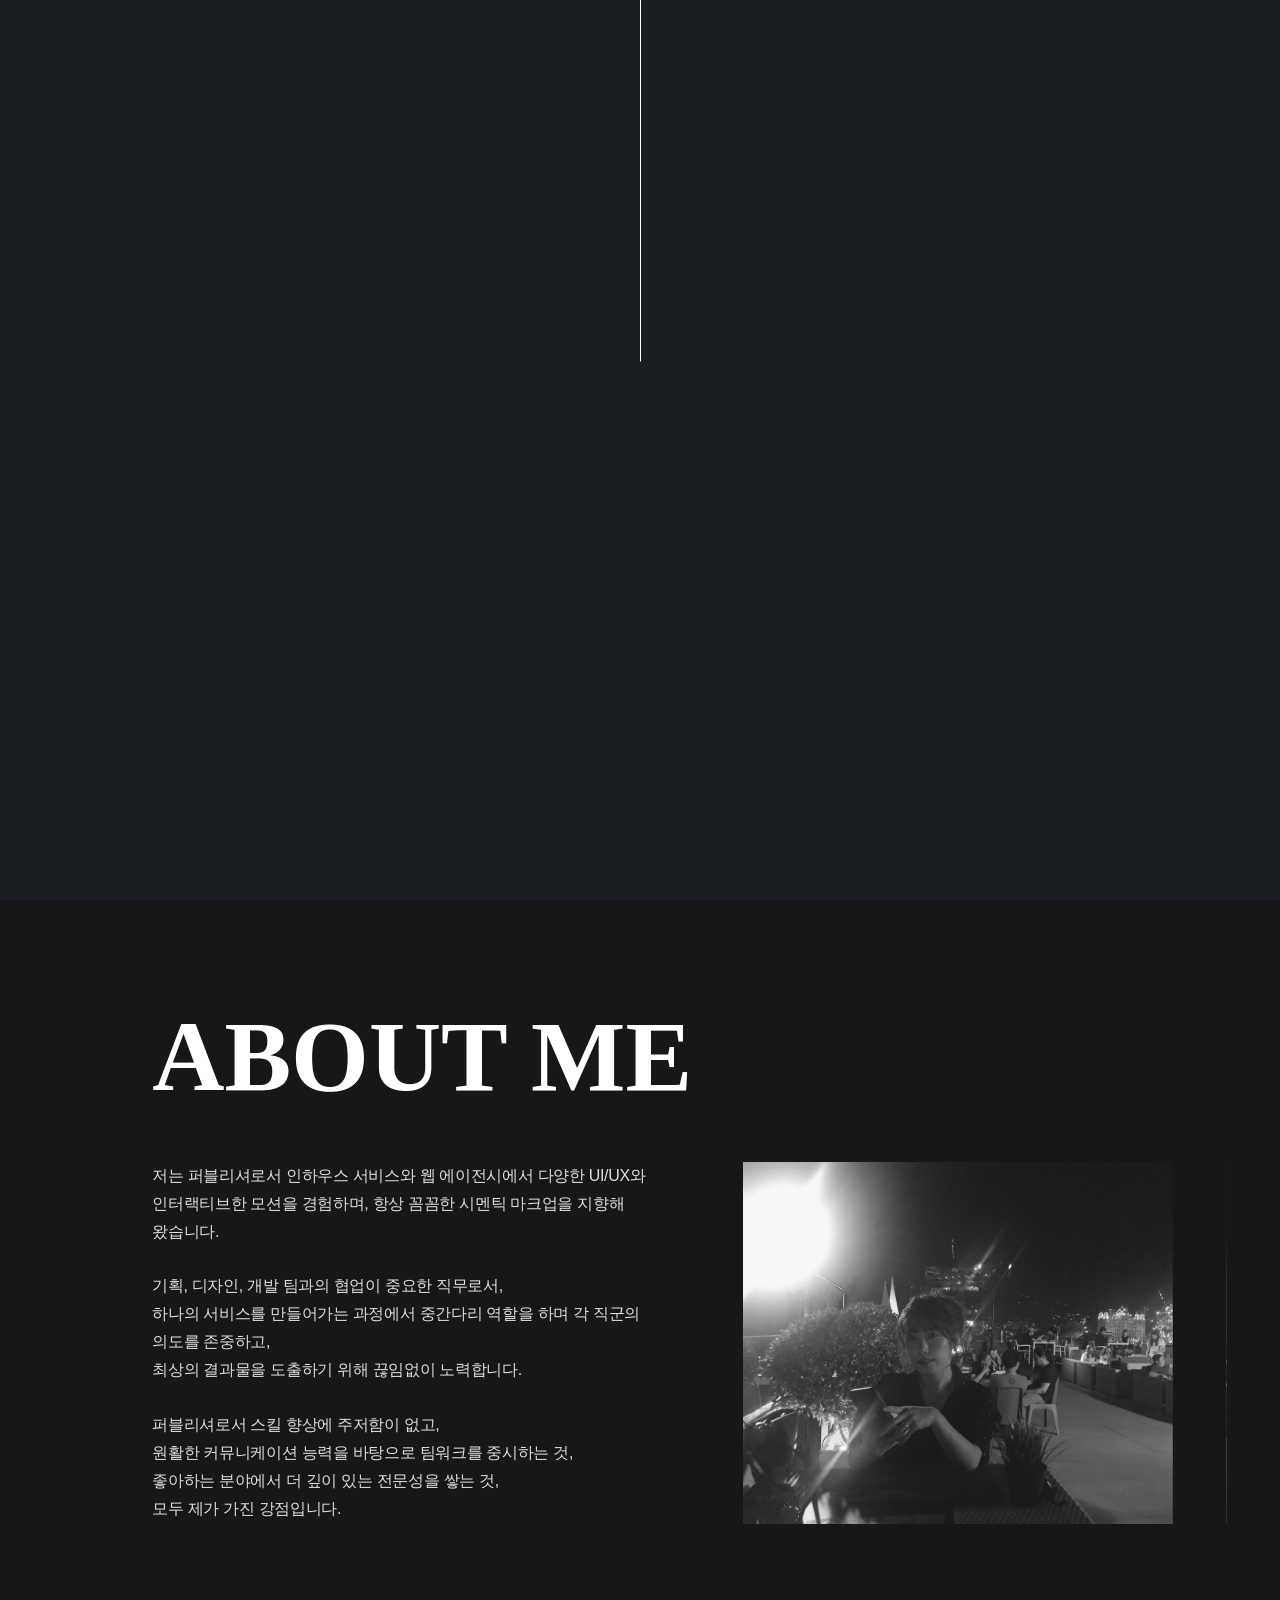
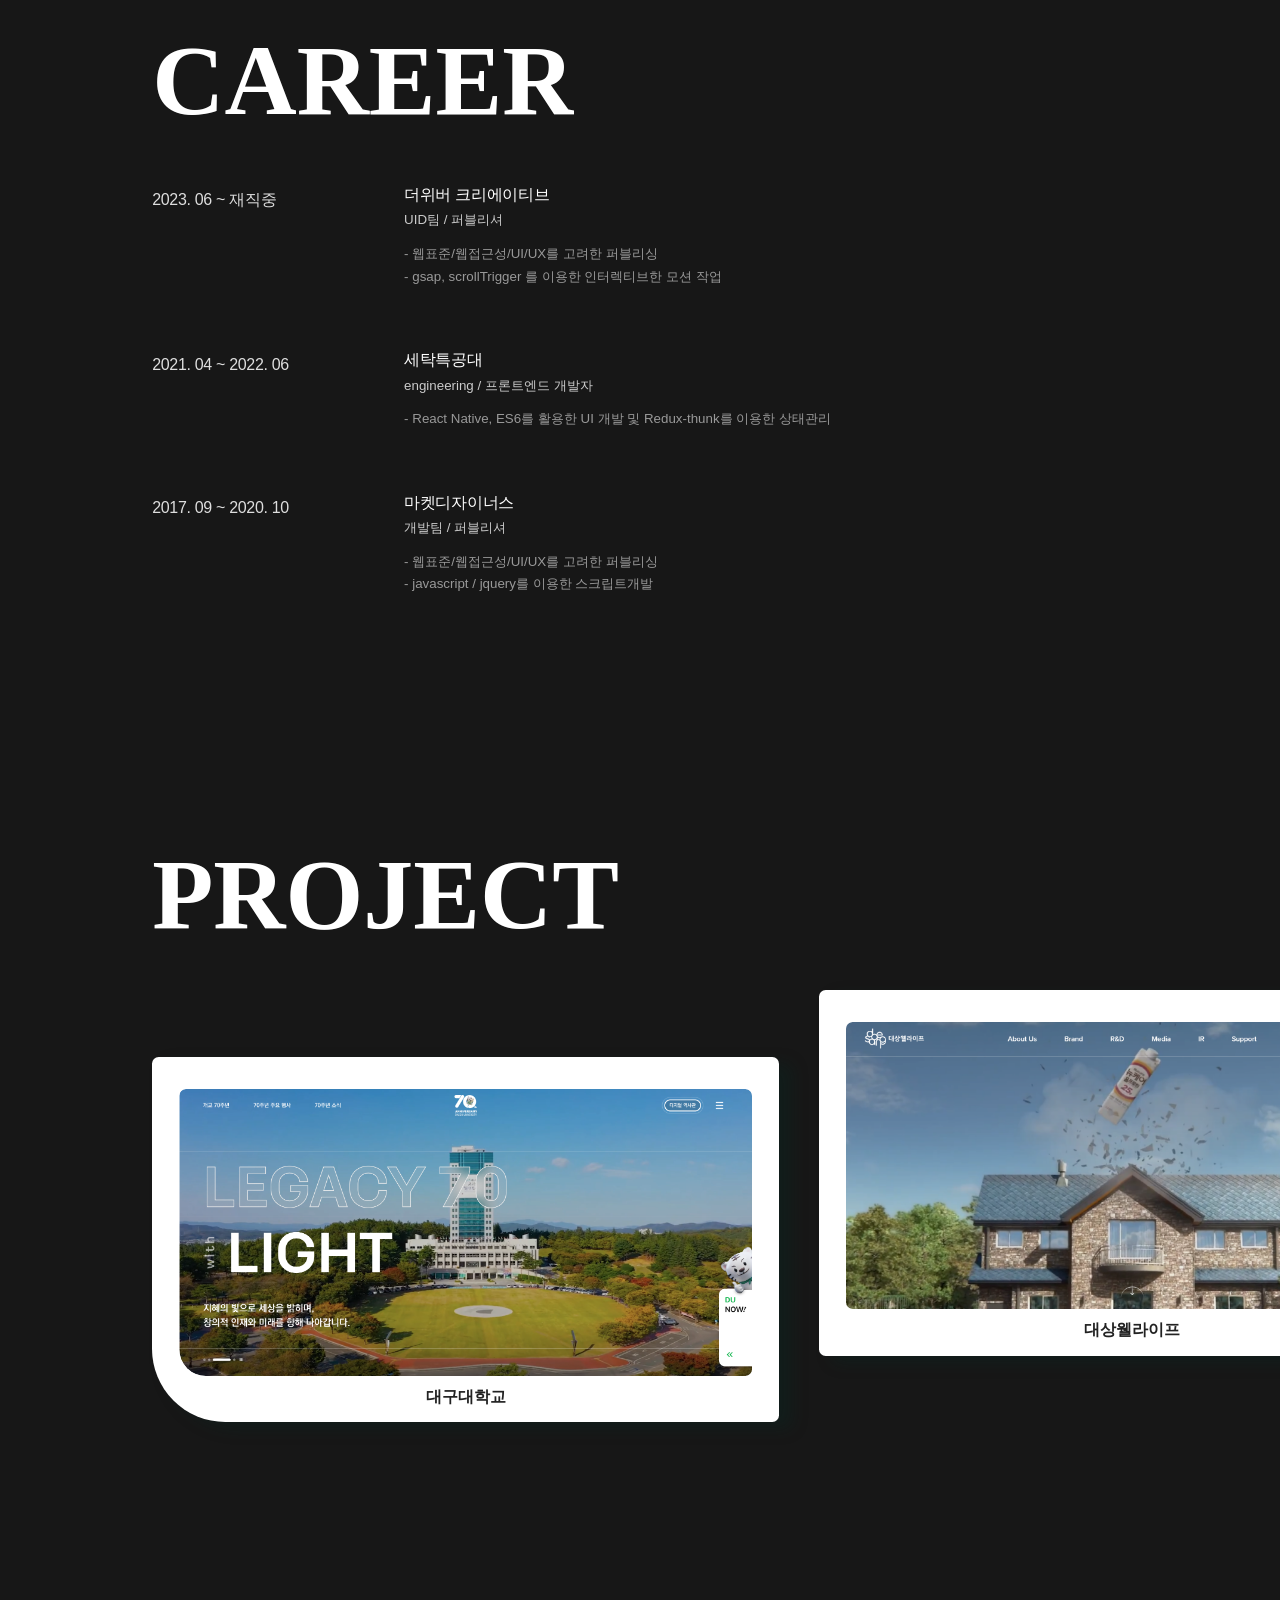
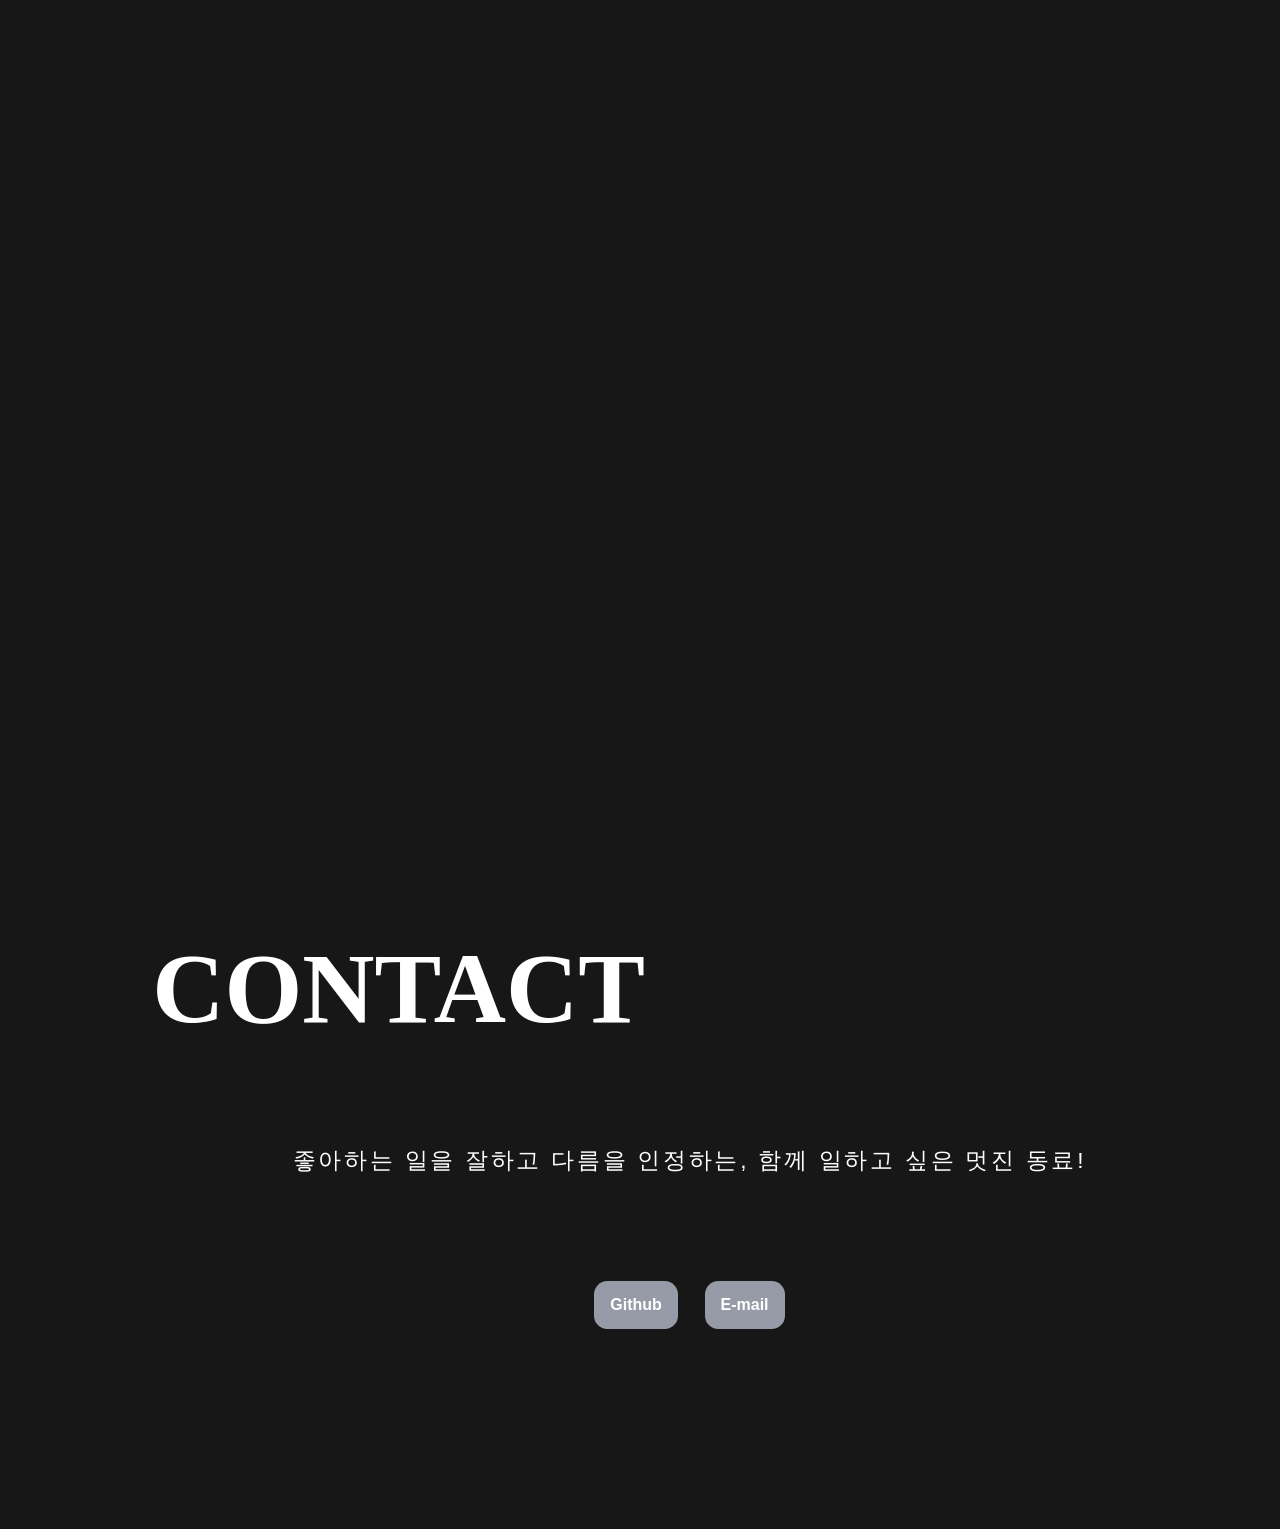
==== commit 5fae8eb6: "fix: css images path" ====
--- a/page/index.html
+++ b/page/index.html
@@ -47,12 +47,12 @@
                     <div class="main_visual">
 						<div class="kv_box">
 							<video loop autoplay muted playsinline>
-								<source src="/images/main/bg_video.mp4">
+								<source src="../images/main/bg_video.mp4">
 							</video>
 							<div class="bg_cover"></div>
 						</div>
 						<div class="kv_tit">
-                            <img src="/images/main/kv_tit.png" alt="" class="kv_img">
+                            <img src="../images/main/kv_tit.png" alt="" class="kv_img">
 							<div class="tit_box">
                                 <!-- <p>움직임과 디테일로 완성한 프로젝트들을 담았습니다.</p> -->
                                 <p>다양한 프로젝트를 경험하며<br class="m_on"> 감각적인 모션과 인터랙션을 구현해왔어요.</p>
@@ -92,7 +92,7 @@
                                         </div>
                                         <div class="img_box">
                                             <div class="mask right"></div>
-                                            <img src="/images/main/profile_img.jpg" alt="" class="profile_img">
+                                            <img src="../images/main/profile_img.jpg" alt="" class="profile_img">
                                         </div>
                                     </div>
                                 </div>
--- a/css/font/style.min.css
+++ b/css/font/style.min.css
@@ -1 +1 @@
-@media(min-width: 1025px){.col-1{flex:0 0 auto;flex-basis:8.3333333333%;width:8.3333333333%;padding:0 calc(max(calc(20px * var(--base-ratio)), calc(calc(20 / var(--base-size)) * var(--base-percent)))*.5);box-sizing:border-box;position:relative}.offset-1{margin-left:8.3333333333%;position:relative}.col-2{flex:0 0 auto;flex-basis:16.6666666667%;width:16.6666666667%;padding:0 calc(max(calc(20px * var(--base-ratio)), calc(calc(20 / var(--base-size)) * var(--base-percent)))*.5);box-sizing:border-box;position:relative}.offset-2{margin-left:16.6666666667%;position:relative}.col-3{flex:0 0 auto;flex-basis:25%;width:25%;padding:0 calc(max(calc(20px * var(--base-ratio)), calc(calc(20 / var(--base-size)) * var(--base-percent)))*.5);box-sizing:border-box;position:relative}.offset-3{margin-left:25%;position:relative}.col-4{flex:0 0 auto;flex-basis:33.3333333333%;width:33.3333333333%;padding:0 calc(max(calc(20px * var(--base-ratio)), calc(calc(20 / var(--base-size)) * var(--base-percent)))*.5);box-sizing:border-box;position:relative}.offset-4{margin-left:33.3333333333%;position:relative}.col-5{flex:0 0 auto;flex-basis:41.6666666667%;width:41.6666666667%;padding:0 calc(max(calc(20px * var(--base-ratio)), calc(calc(20 / var(--base-size)) * var(--base-percent)))*.5);box-sizing:border-box;position:relative}.offset-5{margin-left:41.6666666667%;position:relative}.col-6{flex:0 0 auto;flex-basis:50%;width:50%;padding:0 calc(max(calc(20px * var(--base-ratio)), calc(calc(20 / var(--base-size)) * var(--base-percent)))*.5);box-sizing:border-box;position:relative}.offset-6{margin-left:50%;position:relative}.col-7{flex:0 0 auto;flex-basis:58.3333333333%;width:58.3333333333%;padding:0 calc(max(calc(20px * var(--base-ratio)), calc(calc(20 / var(--base-size)) * var(--base-percent)))*.5);box-sizing:border-box;position:relative}.offset-7{margin-left:58.3333333333%;position:relative}.col-8{flex:0 0 auto;flex-basis:66.6666666667%;width:66.6666666667%;padding:0 calc(max(calc(20px * var(--base-ratio)), calc(calc(20 / var(--base-size)) * var(--base-percent)))*.5);box-sizing:border-box;position:relative}.offset-8{margin-left:66.6666666667%;position:relative}.col-9{flex:0 0 auto;flex-basis:75%;width:75%;padding:0 calc(max(calc(20px * var(--base-ratio)), calc(calc(20 / var(--base-size)) * var(--base-percent)))*.5);box-sizing:border-box;position:relative}.offset-9{margin-left:75%;position:relative}.col-10{flex:0 0 auto;flex-basis:83.3333333333%;width:83.3333333333%;padding:0 calc(max(calc(20px * var(--base-ratio)), calc(calc(20 / var(--base-size)) * var(--base-percent)))*.5);box-sizing:border-box;position:relative}.offset-10{margin-left:83.3333333333%;position:relative}.col-11{flex:0 0 auto;flex-basis:91.6666666667%;width:91.6666666667%;padding:0 calc(max(calc(20px * var(--base-ratio)), calc(calc(20 / var(--base-size)) * var(--base-percent)))*.5);box-sizing:border-box;position:relative}.offset-11{margin-left:91.6666666667%;position:relative}.col-12{flex:0 0 auto;flex-basis:100%;width:100%;padding:0 calc(max(calc(20px * var(--base-ratio)), calc(calc(20 / var(--base-size)) * var(--base-percent)))*.5);box-sizing:border-box;position:relative}.offset-12{margin-left:100%;position:relative}}@font-face{font-family:"Prompt";src:url("/fonts/Prompt-Regular.woff2") format("woff2"),url("/fonts/Prompt-Regular.woff") format("woff");font-weight:400;font-style:Regular}@font-face{font-family:"Prompt";src:url("/fonts/Prompt-Bold.woff2") format("woff2"),url("/fonts/Prompt-Bold.woff") format("woff");font-weight:700;font-style:bold}@font-face{font-family:"Pretendard";font-display:swap;font-style:normal;font-weight:300;src:url("/fonts/Pretendard-Light.woff2") format("woff2")}@font-face{font-family:"Pretendard";font-display:swap;font-style:normal;font-weight:400;src:url("/fonts/Pretendard-Regular.woff2") format("woff2")}@font-face{font-family:"Pretendard";font-display:swap;font-style:normal;font-weight:500;src:url("/fonts/Pretendard-Medium.woff2") format("woff2")}@font-face{font-family:"Pretendard";font-display:swap;font-style:normal;font-weight:bold;src:url("/fonts/Pretendard-Bold.woff2") format("woff2")}+@media(min-width: 1025px){.col-1{flex:0 0 auto;flex-basis:8.3333333333%;width:8.3333333333%;padding:0 calc(max(calc(20px * var(--base-ratio)), calc(calc(20 / var(--base-size)) * var(--base-percent)))*.5);box-sizing:border-box;position:relative}.offset-1{margin-left:8.3333333333%;position:relative}.col-2{flex:0 0 auto;flex-basis:16.6666666667%;width:16.6666666667%;padding:0 calc(max(calc(20px * var(--base-ratio)), calc(calc(20 / var(--base-size)) * var(--base-percent)))*.5);box-sizing:border-box;position:relative}.offset-2{margin-left:16.6666666667%;position:relative}.col-3{flex:0 0 auto;flex-basis:25%;width:25%;padding:0 calc(max(calc(20px * var(--base-ratio)), calc(calc(20 / var(--base-size)) * var(--base-percent)))*.5);box-sizing:border-box;position:relative}.offset-3{margin-left:25%;position:relative}.col-4{flex:0 0 auto;flex-basis:33.3333333333%;width:33.3333333333%;padding:0 calc(max(calc(20px * var(--base-ratio)), calc(calc(20 / var(--base-size)) * var(--base-percent)))*.5);box-sizing:border-box;position:relative}.offset-4{margin-left:33.3333333333%;position:relative}.col-5{flex:0 0 auto;flex-basis:41.6666666667%;width:41.6666666667%;padding:0 calc(max(calc(20px * var(--base-ratio)), calc(calc(20 / var(--base-size)) * var(--base-percent)))*.5);box-sizing:border-box;position:relative}.offset-5{margin-left:41.6666666667%;position:relative}.col-6{flex:0 0 auto;flex-basis:50%;width:50%;padding:0 calc(max(calc(20px * var(--base-ratio)), calc(calc(20 / var(--base-size)) * var(--base-percent)))*.5);box-sizing:border-box;position:relative}.offset-6{margin-left:50%;position:relative}.col-7{flex:0 0 auto;flex-basis:58.3333333333%;width:58.3333333333%;padding:0 calc(max(calc(20px * var(--base-ratio)), calc(calc(20 / var(--base-size)) * var(--base-percent)))*.5);box-sizing:border-box;position:relative}.offset-7{margin-left:58.3333333333%;position:relative}.col-8{flex:0 0 auto;flex-basis:66.6666666667%;width:66.6666666667%;padding:0 calc(max(calc(20px * var(--base-ratio)), calc(calc(20 / var(--base-size)) * var(--base-percent)))*.5);box-sizing:border-box;position:relative}.offset-8{margin-left:66.6666666667%;position:relative}.col-9{flex:0 0 auto;flex-basis:75%;width:75%;padding:0 calc(max(calc(20px * var(--base-ratio)), calc(calc(20 / var(--base-size)) * var(--base-percent)))*.5);box-sizing:border-box;position:relative}.offset-9{margin-left:75%;position:relative}.col-10{flex:0 0 auto;flex-basis:83.3333333333%;width:83.3333333333%;padding:0 calc(max(calc(20px * var(--base-ratio)), calc(calc(20 / var(--base-size)) * var(--base-percent)))*.5);box-sizing:border-box;position:relative}.offset-10{margin-left:83.3333333333%;position:relative}.col-11{flex:0 0 auto;flex-basis:91.6666666667%;width:91.6666666667%;padding:0 calc(max(calc(20px * var(--base-ratio)), calc(calc(20 / var(--base-size)) * var(--base-percent)))*.5);box-sizing:border-box;position:relative}.offset-11{margin-left:91.6666666667%;position:relative}.col-12{flex:0 0 auto;flex-basis:100%;width:100%;padding:0 calc(max(calc(20px * var(--base-ratio)), calc(calc(20 / var(--base-size)) * var(--base-percent)))*.5);box-sizing:border-box;position:relative}.offset-12{margin-left:100%;position:relative}}@font-face{font-family:"Prompt";src:url("../fonts/Prompt-Regular.woff2") format("woff2"),url("../fonts/Prompt-Regular.woff") format("woff");font-weight:400;font-style:Regular}@font-face{font-family:"Prompt";src:url("../fonts/Prompt-Bold.woff2") format("woff2"),url("../fonts/Prompt-Bold.woff") format("woff");font-weight:700;font-style:bold}@font-face{font-family:"Pretendard";font-display:swap;font-style:normal;font-weight:300;src:url("../fonts/Pretendard-Light.woff2") format("woff2")}@font-face{font-family:"Pretendard";font-display:swap;font-style:normal;font-weight:400;src:url("../fonts/Pretendard-Regular.woff2") format("woff2")}@font-face{font-family:"Pretendard";font-display:swap;font-style:normal;font-weight:500;src:url("../fonts/Pretendard-Medium.woff2") format("woff2")}@font-face{font-family:"Pretendard";font-display:swap;font-style:normal;font-weight:bold;src:url("../fonts/Pretendard-Bold.woff2") format("woff2")}
--- a/css/page/main/style.min.css
+++ b/css/page/main/style.min.css
@@ -1 +1 @@
-@media(min-width: 1025px){.col-1{flex:0 0 auto;flex-basis:8.3333333333%;width:8.3333333333%;padding:0 calc(max(calc(20px * var(--base-ratio)), calc(calc(20 / var(--base-size)) * var(--base-percent)))*.5);box-sizing:border-box;position:relative}.offset-1{margin-left:8.3333333333%;position:relative}.col-2{flex:0 0 auto;flex-basis:16.6666666667%;width:16.6666666667%;padding:0 calc(max(calc(20px * var(--base-ratio)), calc(calc(20 / var(--base-size)) * var(--base-percent)))*.5);box-sizing:border-box;position:relative}.offset-2{margin-left:16.6666666667%;position:relative}.col-3{flex:0 0 auto;flex-basis:25%;width:25%;padding:0 calc(max(calc(20px * var(--base-ratio)), calc(calc(20 / var(--base-size)) * var(--base-percent)))*.5);box-sizing:border-box;position:relative}.offset-3{margin-left:25%;position:relative}.col-4{flex:0 0 auto;flex-basis:33.3333333333%;width:33.3333333333%;padding:0 calc(max(calc(20px * var(--base-ratio)), calc(calc(20 / var(--base-size)) * var(--base-percent)))*.5);box-sizing:border-box;position:relative}.offset-4{margin-left:33.3333333333%;position:relative}.col-5{flex:0 0 auto;flex-basis:41.6666666667%;width:41.6666666667%;padding:0 calc(max(calc(20px * var(--base-ratio)), calc(calc(20 / var(--base-size)) * var(--base-percent)))*.5);box-sizing:border-box;position:relative}.offset-5{margin-left:41.6666666667%;position:relative}.col-6{flex:0 0 auto;flex-basis:50%;width:50%;padding:0 calc(max(calc(20px * var(--base-ratio)), calc(calc(20 / var(--base-size)) * var(--base-percent)))*.5);box-sizing:border-box;position:relative}.offset-6{margin-left:50%;position:relative}.col-7{flex:0 0 auto;flex-basis:58.3333333333%;width:58.3333333333%;padding:0 calc(max(calc(20px * var(--base-ratio)), calc(calc(20 / var(--base-size)) * var(--base-percent)))*.5);box-sizing:border-box;position:relative}.offset-7{margin-left:58.3333333333%;position:relative}.col-8{flex:0 0 auto;flex-basis:66.6666666667%;width:66.6666666667%;padding:0 calc(max(calc(20px * var(--base-ratio)), calc(calc(20 / var(--base-size)) * var(--base-percent)))*.5);box-sizing:border-box;position:relative}.offset-8{margin-left:66.6666666667%;position:relative}.col-9{flex:0 0 auto;flex-basis:75%;width:75%;padding:0 calc(max(calc(20px * var(--base-ratio)), calc(calc(20 / var(--base-size)) * var(--base-percent)))*.5);box-sizing:border-box;position:relative}.offset-9{margin-left:75%;position:relative}.col-10{flex:0 0 auto;flex-basis:83.3333333333%;width:83.3333333333%;padding:0 calc(max(calc(20px * var(--base-ratio)), calc(calc(20 / var(--base-size)) * var(--base-percent)))*.5);box-sizing:border-box;position:relative}.offset-10{margin-left:83.3333333333%;position:relative}.col-11{flex:0 0 auto;flex-basis:91.6666666667%;width:91.6666666667%;padding:0 calc(max(calc(20px * var(--base-ratio)), calc(calc(20 / var(--base-size)) * var(--base-percent)))*.5);box-sizing:border-box;position:relative}.offset-11{margin-left:91.6666666667%;position:relative}.col-12{flex:0 0 auto;flex-basis:100%;width:100%;padding:0 calc(max(calc(20px * var(--base-ratio)), calc(calc(20 / var(--base-size)) * var(--base-percent)))*.5);box-sizing:border-box;position:relative}.offset-12{margin-left:100%;position:relative}}#skipNavi a{overflow:hidden;position:absolute;left:0;top:-9999px;z-index:10001;width:100%;font-size:max(calc(16px * var(--base-ratio)), calc(calc(16 / var(--base-size)) * var(--base-percent)));line-height:1.5;letter-spacing:0em;height:max(calc(40px * var(--base-ratio)), calc(calc(40 / var(--base-size)) * var(--base-percent)));line-height:max(calc(40px * var(--base-ratio)), calc(calc(40 / var(--base-size)) * var(--base-percent)));font-weight:400;color:#fff;background-color:#333;text-align:center}#skipNavi a:focus,#skipNavi a:active{display:block;position:fixed;top:0;outline-color:#252728;outline-offset:0}#header{position:fixed;width:100%;height:max(calc(110px * var(--base-ratio)), calc(calc(110 / var(--base-size)) * var(--base-percent)));z-index:999;outline:none;left:0;top:0;background:rgba(0,0,0,0);transition:background .3s,transform .4s}#header.active{transform:translateY(-100%)}#header.on{transform:translateY(0)}#header .gnb_wrap{position:absolute;left:0;top:0;width:100%;height:max(calc(110px * var(--base-ratio)), calc(calc(110 / var(--base-size)) * var(--base-percent)));z-index:2}#header .gnb_list{z-index:2;display:flex;overflow:hidden;position:fixed;left:50%;border-radius:max(calc(999px * var(--base-ratio)), calc(calc(999 / var(--base-size)) * var(--base-percent)));opacity:0;background-color:rgba(0,0,0,.6);transform:translate(-50%, max(calc(20px * var(--base-ratio)), calc(calc(20 / var(--base-size)) * var(--base-percent))));-webkit-animation-duration:cubic-bezier(0.25, 0.8, 0.25, 1);animation-duration:cubic-bezier(0.25, 0.8, 0.25, 1)}#header .gnb_list.gnbShow{-webkit-animation:gnbAni .8s both;animation:gnbAni .8s both}@-webkit-keyframes gnbAni{0%{opacity:1;width:max(calc(40px * var(--base-ratio)), calc(calc(40 / var(--base-size)) * var(--base-percent)));height:max(calc(40px * var(--base-ratio)), calc(calc(40 / var(--base-size)) * var(--base-percent)));border-radius:50%}25%{width:max(calc(80px * var(--base-ratio)), calc(calc(80 / var(--base-size)) * var(--base-percent)));height:max(calc(80px * var(--base-ratio)), calc(calc(80 / var(--base-size)) * var(--base-percent)))}50%{width:max(calc(60px * var(--base-ratio)), calc(calc(60 / var(--base-size)) * var(--base-percent)));height:max(calc(60px * var(--base-ratio)), calc(calc(60 / var(--base-size)) * var(--base-percent)));border-radius:50%}70%{border-radius:max(calc(25px * var(--base-ratio)), calc(calc(25 / var(--base-size)) * var(--base-percent)))}100%{opacity:1;width:80%;height:max(calc(60px * var(--base-ratio)), calc(calc(60 / var(--base-size)) * var(--base-percent)));border-radius:max(calc(50px * var(--base-ratio)), calc(calc(50 / var(--base-size)) * var(--base-percent)))}}@keyframes gnbAni{0%{opacity:1;width:max(calc(40px * var(--base-ratio)), calc(calc(40 / var(--base-size)) * var(--base-percent)));height:max(calc(40px * var(--base-ratio)), calc(calc(40 / var(--base-size)) * var(--base-percent)));border-radius:50%}25%{width:max(calc(80px * var(--base-ratio)), calc(calc(80 / var(--base-size)) * var(--base-percent)));height:max(calc(80px * var(--base-ratio)), calc(calc(80 / var(--base-size)) * var(--base-percent)))}50%{width:max(calc(60px * var(--base-ratio)), calc(calc(60 / var(--base-size)) * var(--base-percent)));height:max(calc(60px * var(--base-ratio)), calc(calc(60 / var(--base-size)) * var(--base-percent)));border-radius:50%}70%{border-radius:max(calc(25px * var(--base-ratio)), calc(calc(25 / var(--base-size)) * var(--base-percent)))}100%{opacity:1;width:80%;height:max(calc(60px * var(--base-ratio)), calc(calc(60 / var(--base-size)) * var(--base-percent)));border-radius:max(calc(50px * var(--base-ratio)), calc(calc(50 / var(--base-size)) * var(--base-percent)))}}#header .gnb_list li{transform:translateY(80%);opacity:0;width:20%;padding:max(calc(18px * var(--base-ratio)), calc(calc(18 / var(--base-size)) * var(--base-percent)));text-align:center;cursor:pointer}#header .gnb_list li:hover{opacity:1}#header .gnb_list li:hover span{color:#fff}#header .gnb_list li span{position:relative;font-size:max(calc(18px * var(--base-ratio)), calc(calc(18 / var(--base-size)) * var(--base-percent)));line-height:1.3333333333;letter-spacing:-0.02em}#header .gnb_list li.active span{color:#fff}#header .gnb_list li.active span::before{content:"";position:absolute;height:max(calc(2px * var(--base-ratio)), calc(calc(2 / var(--base-size)) * var(--base-percent)));width:100%;bottom:max(calc(calc(calc(18 / var(--base-size)) * var(--base-percent)) * -1));background:#fff}#header .gnb_list.active{transform:translate(-50%, 0);width:100%;border-radius:0}#header .etc_wrap{position:absolute;right:max(calc(80px * var(--base-ratio)), calc(calc(80 / var(--base-size)) * var(--base-percent)));top:50%;transform:translateY(-50%);z-index:3;display:flex;align-items:center;gap:max(calc(24px * var(--base-ratio)), calc(calc(24 / var(--base-size)) * var(--base-percent)))}#header .etc_wrap .mobile_menu_btn{display:none}@media(max-width: 1024px){#header{height:max(calc(80px * var(--base-ratio)), calc(calc(80 / var(--base-size)) * var(--base-percent)))}#header .gnb_wrap{position:fixed;left:auto;right:0;top:0;width:100%;height:100vh;height:100dvh;background:#414141;padding:max(calc(90px * var(--base-ratio)), calc(calc(90 / var(--base-size)) * var(--base-percent))) max(calc(40px * var(--base-ratio)), calc(calc(40 / var(--base-size)) * var(--base-percent))) max(calc(40px * var(--base-ratio)), calc(calc(40 / var(--base-size)) * var(--base-percent)));-webkit-clip-path:inset(0 0 100% 0);clip-path:inset(0 0 100% 0);transition:transform .5s,-webkit-clip-path .5s ease-in-out;transition:transform .5s,clip-path .5s ease-in-out;transition:transform .5s,clip-path .5s ease-in-out,-webkit-clip-path .5s ease-in-out}#header .gnb_wrap.active{-webkit-clip-path:inset(0 0 0% 0);clip-path:inset(0 0 0% 0)}#header .gnb_list{overflow:visible;flex-direction:column;left:0;background-color:rgba(0,0,0,0);transform:translate(0, -50%)}#header .gnb_list li{width:100%;padding:max(calc(18px * var(--base-ratio)), calc(calc(18 / var(--base-size)) * var(--base-percent))) max(calc(40px * var(--base-ratio)), calc(calc(40 / var(--base-size)) * var(--base-percent)));text-align:left}#header .gnb_list li.active span::before{bottom:max(calc(calc(calc(10 / var(--base-size)) * var(--base-percent)) * -1))}#header .etc_wrap{right:max(calc(40px * var(--base-ratio)), calc(calc(40 / var(--base-size)) * var(--base-percent)));gap:max(calc(16px * var(--base-ratio)), calc(calc(16 / var(--base-size)) * var(--base-percent)))}#header .etc_wrap .mobile_menu_btn{display:block;width:max(calc(32px * var(--base-ratio)), calc(calc(32 / var(--base-size)) * var(--base-percent)));height:max(calc(32px * var(--base-ratio)), calc(calc(32 / var(--base-size)) * var(--base-percent)));position:relative;font-size:0;text-indent:-9999px}#header .etc_wrap .mobile_menu_btn i{width:max(calc(23px * var(--base-ratio)), calc(calc(23 / var(--base-size)) * var(--base-percent)));height:max(calc(2px * var(--base-ratio)), calc(calc(2 / var(--base-size)) * var(--base-percent)));position:absolute;background:#fff;border-radius:99px;transform-origin:left top;transition:.3s;left:50%}#header .etc_wrap .mobile_menu_btn i:nth-of-type(1){top:max(calc(5px * var(--base-ratio)), calc(calc(5 / var(--base-size)) * var(--base-percent)));transform:translateX(-50%)}#header .etc_wrap .mobile_menu_btn i:nth-of-type(2){transform:translate(-50%, -50%)}#header .etc_wrap .mobile_menu_btn i:nth-of-type(3){bottom:max(calc(5px * var(--base-ratio)), calc(calc(5 / var(--base-size)) * var(--base-percent)));transform:translateX(-50%)}#header .etc_wrap .mobile_menu_btn.active i:nth-of-type(1){transform:rotate(45deg);left:24%;top:max(calc(6px * var(--base-ratio)), calc(calc(6 / var(--base-size)) * var(--base-percent)));width:max(calc(26px * var(--base-ratio)), calc(calc(26 / var(--base-size)) * var(--base-percent)))}#header .etc_wrap .mobile_menu_btn.active i:nth-of-type(2){width:0}#header .etc_wrap .mobile_menu_btn.active i:nth-of-type(3){transform:rotate(-45deg);left:21%;width:max(calc(26px * var(--base-ratio)), calc(calc(26 / var(--base-size)) * var(--base-percent)))}}@media(max-width: 767px){#header .gnb_wrap{padding:max(calc(112px * var(--base-ratio)), calc(calc(112 / var(--base-size)) * var(--base-percent))) max(calc(20px * var(--base-ratio)), calc(calc(20 / var(--base-size)) * var(--base-percent))) max(calc(20px * var(--base-ratio)), calc(calc(20 / var(--base-size)) * var(--base-percent)))}#header .gnb_wrap .banner{background:url("/images/common/header_banner_mobile.png") center no-repeat;background-size:cover}#header .etc_wrap{right:max(calc(20px * var(--base-ratio)), calc(calc(20 / var(--base-size)) * var(--base-percent)))}}.title_effect{overflow:hidden;display:inline-block;position:relative;font-weight:700;font-family:"Prompt";font-size:max(calc(150px * var(--base-ratio)), calc(calc(150 / var(--base-size)) * var(--base-percent)));line-height:1;letter-spacing:0em;color:#444;text-transform:uppercase}.title_effect::before{content:attr(data-letters);z-index:2;overflow:hidden;position:absolute;width:0%;color:#fff;white-space:nowrap}.title_effect::after{content:"";position:absolute;top:50%;right:max(calc(calc(calc(1 / var(--base-size)) * var(--base-percent)) * -1));width:100%;height:max(calc(15px * var(--base-ratio)), calc(calc(15 / var(--base-size)) * var(--base-percent)));background:#fff;transform:translate3d(-100%, 0, 0);transition-timing-function:cubic-bezier(0.25, -0.02, 0.95, 1.01)}.title_effect.fill::before{width:100%;transition:width .9s .8s}.title_effect.fill::after{transform:translate3d(100%, 0, 0) translateY(-50%);transition:transform .8s}@media(max-width: 1024px){.title_effect{font-size:max(calc(70px * var(--base-ratio)), calc(calc(70 / var(--base-size)) * var(--base-percent)));line-height:1;letter-spacing:0em}}@media(max-width: 767px){.title_effect{font-size:max(calc(28px * var(--base-ratio)), calc(calc(28 / var(--base-size)) * var(--base-percent)));line-height:1;letter-spacing:0em}.title_effect::after{height:max(calc(6px * var(--base-ratio)), calc(calc(6 / var(--base-size)) * var(--base-percent)))}}.loading_box{z-index:9999;position:fixed;top:0;left:0;width:100%;height:100%}.loading_box .dim_left,.loading_box .dim_right{position:absolute;top:0;z-index:9;width:50%;height:100%;background-color:#1a1d21;transition:.7s cubic-bezier(0.25, 0.8, 0.25, 1)}.loading_box .dim_left{transform:translateX(0%)}.loading_box .dim_right{transform:translateX(100%)}.loading_box.dimShow .dim_left{transform:translateX(-100%)}.loading_box.dimShow .dim_right{transform:translateX(200%)}.loading_box.hide{display:none}.loading_box .sub_title{z-index:99;overflow:hidden;position:absolute;width:-webkit-max-content;width:-moz-max-content;width:max-content;top:50%;left:50%;padding:max(calc(20px * var(--base-ratio)), calc(calc(20 / var(--base-size)) * var(--base-percent))) max(calc(10px * var(--base-ratio)), calc(calc(10 / var(--base-size)) * var(--base-percent)));transform:translate(-50%, -50%);color:#242424}.loading_box .sub_title.hide{opacity:0}.loading_box .sub_title::after{content:"";position:absolute;height:100%;width:100%;top:0;right:0;z-index:-1;background:#2d3949;transform:translate3d(101%, 0, 0);transition:transform 1s;transition-timing-function:cubic-bezier(0.6, 0, 0.5, 1)}.loading_box .sub_title.fill{color:#1c2633}.loading_box .sub_title.fill::after{transform:translate3d(0, 0, 0)}.loading_box .sub_title.fill span::before{width:100%}.loading_box .sub_title .title_effect{display:block;position:relative;height:100%}.loading_box .sub_title .title_effect::before{content:attr(data-letters);position:absolute;color:#fff;left:0;overflow:hidden;white-space:nowrap;width:0%;transition:width 1s;transition-timing-function:cubic-bezier(0.6, 0, 0.5, 1)}.loading_box .sub_title .title_effect::after{top:0;right:max(calc(1px * var(--base-ratio)), calc(calc(1 / var(--base-size)) * var(--base-percent)))}.loading_line{position:absolute;width:1px;z-index:10;background-color:#fff;left:50%;height:100%;transform:translateY(-100%);transition:.45s cubic-bezier(0.6, 0, 0.5, 1)}#wrap .overlay{z-index:99999;display:flex;justify-content:center;align-items:center;position:fixed;left:0;top:0;width:100vw;height:100vh;background-image:url("/images/main/overlay.gif");background-position:0 0;background-size:250px;opacity:.06;pointer-events:none}#wrap.main .content{padding-bottom:max(calc(300px * var(--base-ratio)), calc(calc(300 / var(--base-size)) * var(--base-percent)));background-color:#171717}@media(max-width: 767px){#wrap.main .content{padding-bottom:max(calc(180px * var(--base-ratio)), calc(calc(180 / var(--base-size)) * var(--base-percent)))}}#wrap.main .sec+.sec{padding-top:max(calc(160px * var(--base-ratio)), calc(calc(160 / var(--base-size)) * var(--base-percent)))}@media(max-width: 1024px){#wrap.main .sec+.sec{padding-top:max(calc(120px * var(--base-ratio)), calc(calc(120 / var(--base-size)) * var(--base-percent)))}}@media(max-width: 767px){#wrap.main .sec+.sec{padding-top:max(calc(80px * var(--base-ratio)), calc(calc(80 / var(--base-size)) * var(--base-percent)))}}#wrap.main .sec .sub_title{padding-bottom:max(calc(80px * var(--base-ratio)), calc(calc(80 / var(--base-size)) * var(--base-percent)))}@media(max-width: 767px){#wrap.main .sec .sub_title{padding-bottom:max(calc(40px * var(--base-ratio)), calc(calc(40 / var(--base-size)) * var(--base-percent)))}}#wrap.main .sec01{position:relative;height:100vh}#wrap.main .sec01 .main_visual{position:relative;height:100%}#wrap.main .sec01 .main_visual .kv_box{height:100%}#wrap.main .sec01 .main_visual video{width:100%;height:100%;-o-object-fit:cover;object-fit:cover}#wrap.main .sec01 .main_visual .bg_cover{position:absolute;top:0;left:0;width:100%;height:100%;background:#151619;opacity:.4}#wrap.main .sec01 .main_visual .kv_tit{position:absolute;top:45%;left:50%;transform:translate(-50%, -50%)}#wrap.main .sec01 .main_visual .kv_tit.active .tit_box p{transform:translateY(0);opacity:.8}#wrap.main .sec01 .main_visual .kv_tit.active .tit_box p:nth-child(1){transition-delay:.2s}#wrap.main .sec01 .main_visual .kv_tit.active .tit_box p:nth-child(2){transition-delay:.6s}#wrap.main .sec01 .main_visual .kv_tit.active .tit_box p:nth-child(3){transition-delay:1s}#wrap.main .sec01 .main_visual .kv_tit.active>img{transform:translateY(0);opacity:1}#wrap.main .sec01 .main_visual .kv_tit>img{transform:translateY(max(calc(75px * var(--base-ratio)), calc(calc(75 / var(--base-size)) * var(--base-percent))));opacity:0;transition-duration:.6s}#wrap.main .sec01 .main_visual .kv_tit .tit_box{margin-top:max(calc(calc(calc(120 / var(--base-size)) * var(--base-percent)) * -1))}#wrap.main .sec01 .main_visual .kv_tit .tit_box p{text-align:center;color:#fff;font-size:max(calc(26px * var(--base-ratio)), calc(calc(26 / var(--base-size)) * var(--base-percent)));line-height:1.6153846154;letter-spacing:-0.02em;transform:translateY(max(calc(75px * var(--base-ratio)), calc(calc(75 / var(--base-size)) * var(--base-percent))));opacity:0;transition-duration:.6s}#wrap.main .sec01 .main_visual .kv_tit .tit_box p+p{padding-top:max(calc(8px * var(--base-ratio)), calc(calc(8 / var(--base-size)) * var(--base-percent)))}#wrap.main .sec01 .main_visual .kv_tit .link_project{position:relative;cursor:pointer}#wrap.main .sec01 .main_visual .kv_tit .link_project::after{content:"";position:absolute;bottom:0;left:0;width:100%;height:max(calc(4px * var(--base-ratio)), calc(calc(4 / var(--base-size)) * var(--base-percent)));background-color:#fff}@media(max-width: 1024px){#wrap.main .sec01 .main_visual .kv_tit{width:100%}#wrap.main .sec01 .main_visual .kv_tit .tit_box{margin-top:max(calc(calc(calc(160 / var(--base-size)) * var(--base-percent)) * -1))}#wrap.main .sec01 .main_visual .kv_tit .tit_box p{font-size:max(calc(22px * var(--base-ratio)), calc(calc(22 / var(--base-size)) * var(--base-percent)));line-height:1.2727272727;letter-spacing:-0.02em}#wrap.main .sec01 .main_visual .kv_tit .tit_box p+p{padding-top:max(calc(12px * var(--base-ratio)), calc(calc(12 / var(--base-size)) * var(--base-percent)))}#wrap.main .sec01 .main_visual .kv_tit .link_project::after{height:max(calc(2px * var(--base-ratio)), calc(calc(2 / var(--base-size)) * var(--base-percent)))}}@media(max-width: 767px){#wrap.main .sec01 .main_visual .kv_tit .tit_box{margin-top:max(calc(calc(calc(80 / var(--base-size)) * var(--base-percent)) * -1))}#wrap.main .sec01 .main_visual .kv_tit .tit_box p{font-size:max(calc(16px * var(--base-ratio)), calc(calc(16 / var(--base-size)) * var(--base-percent)));line-height:1.5;letter-spacing:-0.02em}#wrap.main .sec01 .main_visual .kv_tit .tit_box p+p{padding-top:max(calc(8px * var(--base-ratio)), calc(calc(8 / var(--base-size)) * var(--base-percent)))}}#wrap.main .sec02 .intro_wrap{display:flex;flex-wrap:wrap;justify-content:start;align-items:normal;gap:max(calc(80px * var(--base-ratio)), calc(calc(80 / var(--base-size)) * var(--base-percent)))}#wrap.main .sec02 .intro_wrap .txt_box{width:calc(55% - max(calc(80px * var(--base-ratio)), calc(calc(80 / var(--base-size)) * var(--base-percent))));transform:translateY(100px);opacity:0}#wrap.main .sec02 .intro_wrap .txt_box>p{font-size:max(calc(24px * var(--base-ratio)), calc(calc(24 / var(--base-size)) * var(--base-percent)));line-height:1.75;letter-spacing:-0.02em;color:#dedede}#wrap.main .sec02 .intro_wrap .txt_box>p+p{margin-top:max(calc(40px * var(--base-ratio)), calc(calc(40 / var(--base-size)) * var(--base-percent)))}#wrap.main .sec02 .intro_wrap .img_box{overflow:hidden;position:relative;width:45%}#wrap.main .sec02 .intro_wrap .img_box .mask{z-index:2;position:absolute;top:0;left:0;width:100%;height:100%;background-color:#171717}#wrap.main .sec02 .intro_wrap .img_box .mask.left{transform-origin:left}#wrap.main .sec02 .intro_wrap .img_box .mask.right{transform-origin:right}#wrap.main .sec02 .intro_wrap .img_box img{width:100%;height:100%;-o-object-fit:cover;object-fit:cover}@media(max-width: 1024px){#wrap.main .sec02 .intro_wrap{flex-direction:column-reverse;gap:max(calc(80px * var(--base-ratio)), calc(calc(80 / var(--base-size)) * var(--base-percent)))}#wrap.main .sec02 .intro_wrap .txt_box{width:100%}#wrap.main .sec02 .intro_wrap .txt_box>p{font-size:max(calc(20px * var(--base-ratio)), calc(calc(20 / var(--base-size)) * var(--base-percent)));line-height:1.6;letter-spacing:-0.02em}#wrap.main .sec02 .intro_wrap .txt_box>p+p{margin-top:max(calc(24px * var(--base-ratio)), calc(calc(24 / var(--base-size)) * var(--base-percent)))}#wrap.main .sec02 .intro_wrap .img_box{width:60%;margin:0 auto}}@media(max-width: 767px){#wrap.main .sec02 .intro_wrap{gap:max(calc(60px * var(--base-ratio)), calc(calc(60 / var(--base-size)) * var(--base-percent)))}#wrap.main .sec02 .intro_wrap .txt_box{width:100%}#wrap.main .sec02 .intro_wrap .txt_box>p{font-size:max(calc(16px * var(--base-ratio)), calc(calc(16 / var(--base-size)) * var(--base-percent)));line-height:1.5;letter-spacing:-0.02em}#wrap.main .sec02 .intro_wrap .txt_box>p+p{margin-top:max(calc(24px * var(--base-ratio)), calc(calc(24 / var(--base-size)) * var(--base-percent)))}#wrap.main .sec02 .intro_wrap .img_box{width:100%}}#wrap.main .sec03 .career_wrap{opacity:0;transform:translateY(max(calc(100px * var(--base-ratio)), calc(calc(100 / var(--base-size)) * var(--base-percent))));transition:.6s}#wrap.main .sec03 .career_wrap.active{opacity:1;transform:translateY(0)}#wrap.main .sec03 .list_box{display:flex;flex-wrap:wrap;justify-content:start;align-items:normal;gap:max(calc(120px * var(--base-ratio)), calc(calc(120 / var(--base-size)) * var(--base-percent)))}#wrap.main .sec03 .list_box+.list_box{padding-top:max(calc(100px * var(--base-ratio)), calc(calc(100 / var(--base-size)) * var(--base-percent)))}#wrap.main .sec03 .list_box .period{width:16%;font-size:max(calc(24px * var(--base-ratio)), calc(calc(24 / var(--base-size)) * var(--base-percent)));line-height:1.75;letter-spacing:-0.02em;color:#dedede}#wrap.main .sec03 .list_box .txt_box>strong{font-size:max(calc(24px * var(--base-ratio)), calc(calc(24 / var(--base-size)) * var(--base-percent)));line-height:1.1666666667;letter-spacing:-0.02em;color:#fff}#wrap.main .sec03 .list_box .txt_box>p{padding-top:max(calc(10px * var(--base-ratio)), calc(calc(10 / var(--base-size)) * var(--base-percent)));font-size:max(calc(20px * var(--base-ratio)), calc(calc(20 / var(--base-size)) * var(--base-percent)));line-height:1.4;letter-spacing:0em;color:#ccc}#wrap.main .sec03 .list_box .txt_box ul{padding-top:max(calc(24px * var(--base-ratio)), calc(calc(24 / var(--base-size)) * var(--base-percent)))}#wrap.main .sec03 .list_box .txt_box ul li{font-size:max(calc(20px * var(--base-ratio)), calc(calc(20 / var(--base-size)) * var(--base-percent)));line-height:1.2;letter-spacing:0em;color:#999}#wrap.main .sec03 .list_box .txt_box ul li+li{padding-top:max(calc(10px * var(--base-ratio)), calc(calc(10 / var(--base-size)) * var(--base-percent)))}@media(max-width: 1024px){#wrap.main .sec03 .list_box{flex-direction:column;gap:max(calc(20px * var(--base-ratio)), calc(calc(20 / var(--base-size)) * var(--base-percent)))}#wrap.main .sec03 .list_box+.list_box{padding-top:max(calc(80px * var(--base-ratio)), calc(calc(80 / var(--base-size)) * var(--base-percent)))}#wrap.main .sec03 .list_box .period{width:100%;font-size:max(calc(20px * var(--base-ratio)), calc(calc(20 / var(--base-size)) * var(--base-percent)));line-height:1.2;letter-spacing:-0.02em}#wrap.main .sec03 .list_box .txt_box>strong{font-size:max(calc(20px * var(--base-ratio)), calc(calc(20 / var(--base-size)) * var(--base-percent)));line-height:1;letter-spacing:-0.02em}#wrap.main .sec03 .list_box .txt_box>p{font-size:max(calc(18px * var(--base-ratio)), calc(calc(18 / var(--base-size)) * var(--base-percent)));line-height:1;letter-spacing:0em}#wrap.main .sec03 .list_box .txt_box ul{padding-top:max(calc(32px * var(--base-ratio)), calc(calc(32 / var(--base-size)) * var(--base-percent)))}#wrap.main .sec03 .list_box .txt_box ul li{font-size:max(calc(18px * var(--base-ratio)), calc(calc(18 / var(--base-size)) * var(--base-percent)));line-height:1;letter-spacing:0em}}@media(max-width: 767px){#wrap.main .sec03 .list_box+.list_box{padding-top:max(calc(60px * var(--base-ratio)), calc(calc(60 / var(--base-size)) * var(--base-percent)))}#wrap.main .sec03 .list_box .period{width:100%;font-size:max(calc(18px * var(--base-ratio)), calc(calc(18 / var(--base-size)) * var(--base-percent)));line-height:1.3333333333;letter-spacing:-0.02em}#wrap.main .sec03 .list_box .txt_box>strong{font-size:max(calc(18px * var(--base-ratio)), calc(calc(18 / var(--base-size)) * var(--base-percent)));line-height:1.1111111111;letter-spacing:-0.02em}#wrap.main .sec03 .list_box .txt_box>p{font-size:max(calc(16px * var(--base-ratio)), calc(calc(16 / var(--base-size)) * var(--base-percent)));line-height:1.5;letter-spacing:0em}#wrap.main .sec03 .list_box .txt_box ul{padding-top:max(calc(24px * var(--base-ratio)), calc(calc(24 / var(--base-size)) * var(--base-percent)))}#wrap.main .sec03 .list_box .txt_box ul li{font-size:max(calc(16px * var(--base-ratio)), calc(calc(16 / var(--base-size)) * var(--base-percent)));line-height:1.5;letter-spacing:0em}}#wrap.main .sec04{height:560vh}#wrap.main .sec04 .sub_title{padding-bottom:0}#wrap.main .sec04 .sec_inner{height:100%}#wrap.main .sec04 .contents_wrapper{height:100%}#wrap.main .sec04 .contents_wrapper .row_wrap,#wrap.main .sec04 .contents_wrapper .row{height:100%}#wrap.main .sec04 .cont_wrap{display:flex;flex-wrap:nowrap;justify-content:center;align-items:normal;flex-direction:column;gap:max(calc(65px * var(--base-ratio)), calc(calc(65 / var(--base-size)) * var(--base-percent)));height:100%}#wrap.main .sec04 .achievements_wrap{z-index:1;width:-webkit-max-content;width:-moz-max-content;width:max-content}#wrap.main .sec04 .achievements_box{width:100%}#wrap.main .sec04 .achievements_list{position:relative;display:flex;flex-wrap:nowrap;justify-content:start;align-items:flex-end;width:100%}#wrap.main .sec04 li{flex-shrink:0;width:max(calc(940px * var(--base-ratio)), calc(calc(940 / var(--base-size)) * var(--base-percent)));height:max(calc(548px * var(--base-ratio)), calc(calc(548 / var(--base-size)) * var(--base-percent)));margin-right:max(calc(60px * var(--base-ratio)), calc(calc(60 / var(--base-size)) * var(--base-percent)));background-color:#fff;box-shadow:max(calc(20px * var(--base-ratio)), calc(calc(20 / var(--base-size)) * var(--base-percent))) max(calc(10px * var(--base-ratio)), calc(calc(10 / var(--base-size)) * var(--base-percent))) max(calc(24px * var(--base-ratio)), calc(calc(24 / var(--base-size)) * var(--base-percent))) 0 rgba(0,49,39,.25)}#wrap.main .sec04 li:nth-child(even){margin-bottom:max(calc(146px * var(--base-ratio)), calc(calc(146 / var(--base-size)) * var(--base-percent)));border-radius:max(calc(10px * var(--base-ratio)), calc(calc(10 / var(--base-size)) * var(--base-percent))) max(calc(110px * var(--base-ratio)), calc(calc(110 / var(--base-size)) * var(--base-percent))) max(calc(10px * var(--base-ratio)), calc(calc(10 / var(--base-size)) * var(--base-percent))) max(calc(10px * var(--base-ratio)), calc(calc(10 / var(--base-size)) * var(--base-percent)))}#wrap.main .sec04 li:nth-child(even) .icon_box{border-radius:max(calc(10px * var(--base-ratio)), calc(calc(10 / var(--base-size)) * var(--base-percent))) max(calc(40px * var(--base-ratio)), calc(calc(40 / var(--base-size)) * var(--base-percent))) max(calc(10px * var(--base-ratio)), calc(calc(10 / var(--base-size)) * var(--base-percent))) max(calc(10px * var(--base-ratio)), calc(calc(10 / var(--base-size)) * var(--base-percent)))}#wrap.main .sec04 li:nth-child(even) img{border-radius:max(calc(10px * var(--base-ratio)), calc(calc(10 / var(--base-size)) * var(--base-percent))) max(calc(40px * var(--base-ratio)), calc(calc(40 / var(--base-size)) * var(--base-percent))) max(calc(10px * var(--base-ratio)), calc(calc(10 / var(--base-size)) * var(--base-percent))) max(calc(10px * var(--base-ratio)), calc(calc(10 / var(--base-size)) * var(--base-percent)))}#wrap.main .sec04 li:nth-child(odd){margin-bottom:max(calc(46px * var(--base-ratio)), calc(calc(46 / var(--base-size)) * var(--base-percent)));border-radius:max(calc(10px * var(--base-ratio)), calc(calc(10 / var(--base-size)) * var(--base-percent))) max(calc(10px * var(--base-ratio)), calc(calc(10 / var(--base-size)) * var(--base-percent))) max(calc(10px * var(--base-ratio)), calc(calc(10 / var(--base-size)) * var(--base-percent))) max(calc(110px * var(--base-ratio)), calc(calc(110 / var(--base-size)) * var(--base-percent)))}#wrap.main .sec04 li:nth-child(odd) .icon_box{border-radius:max(calc(10px * var(--base-ratio)), calc(calc(10 / var(--base-size)) * var(--base-percent))) max(calc(10px * var(--base-ratio)), calc(calc(10 / var(--base-size)) * var(--base-percent))) max(calc(10px * var(--base-ratio)), calc(calc(10 / var(--base-size)) * var(--base-percent))) max(calc(40px * var(--base-ratio)), calc(calc(40 / var(--base-size)) * var(--base-percent)))}#wrap.main .sec04 li:nth-child(odd) img{border-radius:max(calc(10px * var(--base-ratio)), calc(calc(10 / var(--base-size)) * var(--base-percent))) max(calc(10px * var(--base-ratio)), calc(calc(10 / var(--base-size)) * var(--base-percent))) max(calc(10px * var(--base-ratio)), calc(calc(10 / var(--base-size)) * var(--base-percent))) max(calc(40px * var(--base-ratio)), calc(calc(40 / var(--base-size)) * var(--base-percent)))}#wrap.main .sec04 li:hover .icon_box img{transform:translateX(-50%) scale(1.05)}#wrap.main .sec04 li.dodu_img{width:max(calc(210px * var(--base-ratio)), calc(calc(210 / var(--base-size)) * var(--base-percent)));margin-right:max(calc(40px * var(--base-ratio)), calc(calc(40 / var(--base-size)) * var(--base-percent)));-webkit-animation:moveY 3s linear infinite;animation:moveY 3s linear infinite}@-webkit-keyframes moveY{0%{transform:translateY(50px)}50%{transform:translateY(0)}100%{transform:translateY(50px)}}@keyframes moveY{0%{transform:translateY(50px)}50%{transform:translateY(0)}100%{transform:translateY(50px)}}#wrap.main .sec04 li .slide_inner{height:100%;padding:max(calc(48px * var(--base-ratio)), calc(calc(48 / var(--base-size)) * var(--base-percent))) max(calc(40px * var(--base-ratio)), calc(calc(40 / var(--base-size)) * var(--base-percent))) max(calc(30px * var(--base-ratio)), calc(calc(30 / var(--base-size)) * var(--base-percent))) max(calc(40px * var(--base-ratio)), calc(calc(40 / var(--base-size)) * var(--base-percent)))}#wrap.main .sec04 li .txt_area{text-align:center}#wrap.main .sec04 li .txt_area>strong{display:block;font-size:max(calc(24px * var(--base-ratio)), calc(calc(24 / var(--base-size)) * var(--base-percent)));line-height:1;letter-spacing:0em;font-weight:700;color:#222}#wrap.main .sec04 li .icon_box{overflow:hidden;position:relative;width:100%;height:calc(100% - max(calc(40px * var(--base-ratio)), calc(calc(40 / var(--base-size)) * var(--base-percent))));margin-bottom:max(calc(20px * var(--base-ratio)), calc(calc(20 / var(--base-size)) * var(--base-percent)))}#wrap.main .sec04 li .icon_box .box_inner{overflow:hidden}#wrap.main .sec04 li .icon_box img{position:absolute;left:50%;width:100%;height:100%;-o-object-fit:cover;object-fit:cover;-o-object-position:top;object-position:top;transform:translateX(-50%);transition-duration:.4s}#wrap.main .sec04 li:last-child{margin-right:0}#wrap.main .sec04 .ticker{display:flex;position:absolute;bottom:0;left:0;font-size:max(calc(240px * var(--base-ratio)), calc(calc(240 / var(--base-size)) * var(--base-percent)));line-height:1;letter-spacing:0em;font-weight:800;color:#fff;opacity:.07;white-space:nowrap}#wrap.main .sec04 .ticker .roller{display:flex;gap:max(calc(16px * var(--base-ratio)), calc(calc(16 / var(--base-size)) * var(--base-percent)))}@media(max-width: 1024px){#wrap.main .sec04 .sticky{top:20vh;height:65vh}#wrap.main .sec04 .cont_wrap{gap:max(calc(100px * var(--base-ratio)), calc(calc(100 / var(--base-size)) * var(--base-percent)))}#wrap.main .sec04 li{width:max(calc(540px * var(--base-ratio)), calc(calc(540 / var(--base-size)) * var(--base-percent)));height:max(calc(315px * var(--base-ratio)), calc(calc(315 / var(--base-size)) * var(--base-percent)));margin-right:max(calc(30px * var(--base-ratio)), calc(calc(30 / var(--base-size)) * var(--base-percent)));box-shadow:max(calc(9px * var(--base-ratio)), calc(calc(9 / var(--base-size)) * var(--base-percent))) max(calc(4px * var(--base-ratio)), calc(calc(4 / var(--base-size)) * var(--base-percent))) max(calc(10px * var(--base-ratio)), calc(calc(10 / var(--base-size)) * var(--base-percent))) 0 rgba(0,49,39,.25)}#wrap.main .sec04 li:nth-child(even){margin-bottom:max(calc(40px * var(--base-ratio)), calc(calc(40 / var(--base-size)) * var(--base-percent)));border-radius:max(calc(4px * var(--base-ratio)), calc(calc(4 / var(--base-size)) * var(--base-percent))) max(calc(50px * var(--base-ratio)), calc(calc(50 / var(--base-size)) * var(--base-percent))) max(calc(4px * var(--base-ratio)), calc(calc(4 / var(--base-size)) * var(--base-percent))) max(calc(4px * var(--base-ratio)), calc(calc(4 / var(--base-size)) * var(--base-percent)))}#wrap.main .sec04 li:nth-child(odd){margin-bottom:0;border-radius:max(calc(4px * var(--base-ratio)), calc(calc(4 / var(--base-size)) * var(--base-percent))) max(calc(4px * var(--base-ratio)), calc(calc(4 / var(--base-size)) * var(--base-percent))) max(calc(4px * var(--base-ratio)), calc(calc(4 / var(--base-size)) * var(--base-percent))) max(calc(50px * var(--base-ratio)), calc(calc(50 / var(--base-size)) * var(--base-percent)))}#wrap.main .sec04 li .slide_inner{padding:max(calc(27px * var(--base-ratio)), calc(calc(27 / var(--base-size)) * var(--base-percent))) max(calc(22px * var(--base-ratio)), calc(calc(22 / var(--base-size)) * var(--base-percent))) max(calc(22px * var(--base-ratio)), calc(calc(22 / var(--base-size)) * var(--base-percent))) max(calc(22px * var(--base-ratio)), calc(calc(22 / var(--base-size)) * var(--base-percent)))}#wrap.main .sec04 li .txt_area{height:calc(100% - max(calc(103px * var(--base-ratio)), calc(calc(103 / var(--base-size)) * var(--base-percent))));gap:max(calc(6px * var(--base-ratio)), calc(calc(6 / var(--base-size)) * var(--base-percent)))}#wrap.main .sec04 li .txt_area>strong{font-size:max(calc(18px * var(--base-ratio)), calc(calc(18 / var(--base-size)) * var(--base-percent)));line-height:1.1111111111;letter-spacing:0em}#wrap.main .sec04 li:last-child{margin-right:0}#wrap.main .sec04 .ticker{font-size:max(calc(140px * var(--base-ratio)), calc(calc(140 / var(--base-size)) * var(--base-percent)));line-height:1;letter-spacing:0em}}@media(max-width: 767px){#wrap.main .sec04 .sticky{top:10vh;height:85vh}#wrap.main .sec04 .cont_wrap{gap:max(calc(44px * var(--base-ratio)), calc(calc(44 / var(--base-size)) * var(--base-percent)))}#wrap.main .sec04 .cont_wrap .tit_layout{flex-direction:column;align-items:flex-start}#wrap.main .sec04 .cont_wrap .btn_wrap{margin-top:max(calc(24px * var(--base-ratio)), calc(calc(24 / var(--base-size)) * var(--base-percent)))}#wrap.main .sec04 li{width:max(calc(300px * var(--base-ratio)), calc(calc(300 / var(--base-size)) * var(--base-percent)));height:max(calc(345px * var(--base-ratio)), calc(calc(345 / var(--base-size)) * var(--base-percent)));margin-right:max(calc(24px * var(--base-ratio)), calc(calc(24 / var(--base-size)) * var(--base-percent)))}#wrap.main .sec04 li.dodu_img{display:none}}#wrap.main .sec05 .contact_wrap{padding-top:max(calc(80px * var(--base-ratio)), calc(calc(80 / var(--base-size)) * var(--base-percent)))}#wrap.main .sec05 .contact_wrap>p{font-size:max(calc(34px * var(--base-ratio)), calc(calc(34 / var(--base-size)) * var(--base-percent)));line-height:1.1764705882;letter-spacing:0.12em;word-break:keep-all;text-align:center;color:#fff}#wrap.main .sec05 .contact_wrap .contact_box{display:flex;flex-wrap:wrap;justify-content:center;align-items:normal;gap:max(calc(40px * var(--base-ratio)), calc(calc(40 / var(--base-size)) * var(--base-percent)));padding-top:max(calc(160px * var(--base-ratio)), calc(calc(160 / var(--base-size)) * var(--base-percent)))}#wrap.main .sec05 .contact_wrap .contact_box>a{display:flex;flex-wrap:wrap;justify-content:center;align-items:center;padding:max(calc(24px * var(--base-ratio)), calc(calc(24 / var(--base-size)) * var(--base-percent)));border-radius:max(calc(20px * var(--base-ratio)), calc(calc(20 / var(--base-size)) * var(--base-percent)));font-size:max(calc(24px * var(--base-ratio)), calc(calc(24 / var(--base-size)) * var(--base-percent)));font-weight:700;color:#fff;background-color:#979ba8;transition-duration:.4s}@media(min-width: 1025px){#wrap.main .sec05 .contact_wrap .contact_box>a:hover{background-color:#fff;color:#979ba8}}@media(max-width: 1024px){#wrap.main .sec05 .contact_wrap{padding-top:max(calc(40px * var(--base-ratio)), calc(calc(40 / var(--base-size)) * var(--base-percent)))}#wrap.main .sec05 .contact_wrap>p{font-size:max(calc(24px * var(--base-ratio)), calc(calc(24 / var(--base-size)) * var(--base-percent)));line-height:1.6666666667;letter-spacing:0.12em}#wrap.main .sec05 .contact_wrap .contact_box{padding-top:max(calc(80px * var(--base-ratio)), calc(calc(80 / var(--base-size)) * var(--base-percent)))}#wrap.main .sec05 .contact_wrap .contact_box>a{padding:max(calc(20px * var(--base-ratio)), calc(calc(20 / var(--base-size)) * var(--base-percent)));font-size:max(calc(20px * var(--base-ratio)), calc(calc(20 / var(--base-size)) * var(--base-percent)))}}@media(max-width: 767px){#wrap.main .sec05 .contact_wrap>p{font-size:max(calc(18px * var(--base-ratio)), calc(calc(18 / var(--base-size)) * var(--base-percent)));line-height:1.5555555556;letter-spacing:0.12em}#wrap.main .sec05 .contact_wrap .contact_box{padding-top:max(calc(40px * var(--base-ratio)), calc(calc(40 / var(--base-size)) * var(--base-percent)))}#wrap.main .sec05 .contact_wrap .contact_box>a{padding:max(calc(16px * var(--base-ratio)), calc(calc(16 / var(--base-size)) * var(--base-percent)));font-size:max(calc(16px * var(--base-ratio)), calc(calc(16 / var(--base-size)) * var(--base-percent)))}}.intro_popup{z-index:99;position:fixed;top:0;left:0;width:100%;height:100%;background-color:#fff;opacity:0}.intro_popup.is-show{opacity:1}.intro_popup.opacity{opacity:0;transition:opacity .6s}.intro_popup.remove{display:none}.intro_popup .pc_intro{opacity:1;pointer-events:auto}.intro_popup .m_intro{opacity:0;pointer-events:none}.intro_popup .img_box{overflow:hidden;position:absolute;top:50%;left:50%;width:max(calc(500px * var(--base-ratio)), calc(calc(500 / var(--base-size)) * var(--base-percent)));height:max(calc(533px * var(--base-ratio)), calc(calc(533 / var(--base-size)) * var(--base-percent)));transform:translate(-50%, -50%);transition-duration:.6s}.intro_popup .img_box.active{top:max(calc(20px * var(--base-ratio)), calc(calc(20 / var(--base-size)) * var(--base-percent)));width:max(calc(76px * var(--base-ratio)), calc(calc(76 / var(--base-size)) * var(--base-percent)));height:max(calc(80px * var(--base-ratio)), calc(calc(80 / var(--base-size)) * var(--base-percent)));transform:translate(-50%, 0)}.intro_popup .img_box.opacity{opacity:0}.intro_popup .img_box img{display:block;width:100%;height:100%;-o-object-fit:cover;object-fit:cover}.intro_popup .img_box .logo_img,.intro_popup .img_box .logo_year{display:block}.intro_popup .img_box .m_intro_logo{display:none}.intro_popup .video_box{overflow:hidden;position:absolute;top:50%;left:50%;width:max(calc(500px * var(--base-ratio)), calc(calc(500 / var(--base-size)) * var(--base-percent)));height:max(calc(532px * var(--base-ratio)), calc(calc(532 / var(--base-size)) * var(--base-percent)));transform:translate(-50%, -50%);transition-duration:.6s}.intro_popup .video_box.active{top:max(calc(20px * var(--base-ratio)), calc(calc(20 / var(--base-size)) * var(--base-percent)));width:max(calc(76px * var(--base-ratio)), calc(calc(76 / var(--base-size)) * var(--base-percent)));height:max(calc(80px * var(--base-ratio)), calc(calc(80 / var(--base-size)) * var(--base-percent)));transform:translate(-50%, 0)}.intro_popup .video_box.opacity{opacity:0}.intro_popup video{display:block;width:100%;height:100%;-o-object-fit:cover;object-fit:cover}@media(max-width: 1024px){.intro_popup .pc_intro{opacity:0;pointer-events:none}.intro_popup .m_intro{opacity:1;pointer-events:auto}.intro_popup .img_box{width:max(calc(230px * var(--base-ratio)), calc(calc(230 / var(--base-size)) * var(--base-percent)));height:max(calc(245px * var(--base-ratio)), calc(calc(245 / var(--base-size)) * var(--base-percent)))}.intro_popup .img_box .logo_img,.intro_popup .img_box .logo_year{display:none}.intro_popup .img_box .m_intro_logo{display:block}.intro_popup .video_box{width:max(calc(230px * var(--base-ratio)), calc(calc(230 / var(--base-size)) * var(--base-percent)));height:max(calc(245px * var(--base-ratio)), calc(calc(245 / var(--base-size)) * var(--base-percent)));opacity:1}.intro_popup .video_box.active{top:50%;width:max(calc(230px * var(--base-ratio)), calc(calc(230 / var(--base-size)) * var(--base-percent)));height:max(calc(245px * var(--base-ratio)), calc(calc(245 / var(--base-size)) * var(--base-percent)));opacity:0;transform:translate(-50%, -50%);transition-duration:.5s}}+@media(min-width: 1025px){.col-1{flex:0 0 auto;flex-basis:8.3333333333%;width:8.3333333333%;padding:0 calc(max(calc(20px * var(--base-ratio)), calc(calc(20 / var(--base-size)) * var(--base-percent)))*.5);box-sizing:border-box;position:relative}.offset-1{margin-left:8.3333333333%;position:relative}.col-2{flex:0 0 auto;flex-basis:16.6666666667%;width:16.6666666667%;padding:0 calc(max(calc(20px * var(--base-ratio)), calc(calc(20 / var(--base-size)) * var(--base-percent)))*.5);box-sizing:border-box;position:relative}.offset-2{margin-left:16.6666666667%;position:relative}.col-3{flex:0 0 auto;flex-basis:25%;width:25%;padding:0 calc(max(calc(20px * var(--base-ratio)), calc(calc(20 / var(--base-size)) * var(--base-percent)))*.5);box-sizing:border-box;position:relative}.offset-3{margin-left:25%;position:relative}.col-4{flex:0 0 auto;flex-basis:33.3333333333%;width:33.3333333333%;padding:0 calc(max(calc(20px * var(--base-ratio)), calc(calc(20 / var(--base-size)) * var(--base-percent)))*.5);box-sizing:border-box;position:relative}.offset-4{margin-left:33.3333333333%;position:relative}.col-5{flex:0 0 auto;flex-basis:41.6666666667%;width:41.6666666667%;padding:0 calc(max(calc(20px * var(--base-ratio)), calc(calc(20 / var(--base-size)) * var(--base-percent)))*.5);box-sizing:border-box;position:relative}.offset-5{margin-left:41.6666666667%;position:relative}.col-6{flex:0 0 auto;flex-basis:50%;width:50%;padding:0 calc(max(calc(20px * var(--base-ratio)), calc(calc(20 / var(--base-size)) * var(--base-percent)))*.5);box-sizing:border-box;position:relative}.offset-6{margin-left:50%;position:relative}.col-7{flex:0 0 auto;flex-basis:58.3333333333%;width:58.3333333333%;padding:0 calc(max(calc(20px * var(--base-ratio)), calc(calc(20 / var(--base-size)) * var(--base-percent)))*.5);box-sizing:border-box;position:relative}.offset-7{margin-left:58.3333333333%;position:relative}.col-8{flex:0 0 auto;flex-basis:66.6666666667%;width:66.6666666667%;padding:0 calc(max(calc(20px * var(--base-ratio)), calc(calc(20 / var(--base-size)) * var(--base-percent)))*.5);box-sizing:border-box;position:relative}.offset-8{margin-left:66.6666666667%;position:relative}.col-9{flex:0 0 auto;flex-basis:75%;width:75%;padding:0 calc(max(calc(20px * var(--base-ratio)), calc(calc(20 / var(--base-size)) * var(--base-percent)))*.5);box-sizing:border-box;position:relative}.offset-9{margin-left:75%;position:relative}.col-10{flex:0 0 auto;flex-basis:83.3333333333%;width:83.3333333333%;padding:0 calc(max(calc(20px * var(--base-ratio)), calc(calc(20 / var(--base-size)) * var(--base-percent)))*.5);box-sizing:border-box;position:relative}.offset-10{margin-left:83.3333333333%;position:relative}.col-11{flex:0 0 auto;flex-basis:91.6666666667%;width:91.6666666667%;padding:0 calc(max(calc(20px * var(--base-ratio)), calc(calc(20 / var(--base-size)) * var(--base-percent)))*.5);box-sizing:border-box;position:relative}.offset-11{margin-left:91.6666666667%;position:relative}.col-12{flex:0 0 auto;flex-basis:100%;width:100%;padding:0 calc(max(calc(20px * var(--base-ratio)), calc(calc(20 / var(--base-size)) * var(--base-percent)))*.5);box-sizing:border-box;position:relative}.offset-12{margin-left:100%;position:relative}}#skipNavi a{overflow:hidden;position:absolute;left:0;top:-9999px;z-index:10001;width:100%;font-size:max(calc(16px * var(--base-ratio)), calc(calc(16 / var(--base-size)) * var(--base-percent)));line-height:1.5;letter-spacing:0em;height:max(calc(40px * var(--base-ratio)), calc(calc(40 / var(--base-size)) * var(--base-percent)));line-height:max(calc(40px * var(--base-ratio)), calc(calc(40 / var(--base-size)) * var(--base-percent)));font-weight:400;color:#fff;background-color:#333;text-align:center}#skipNavi a:focus,#skipNavi a:active{display:block;position:fixed;top:0;outline-color:#252728;outline-offset:0}#header{position:fixed;width:100%;height:max(calc(110px * var(--base-ratio)), calc(calc(110 / var(--base-size)) * var(--base-percent)));z-index:999;outline:none;left:0;top:0;background:rgba(0,0,0,0);transition:background .3s,transform .4s}#header.active{transform:translateY(-100%)}#header.on{transform:translateY(0)}#header .gnb_wrap{position:absolute;left:0;top:0;width:100%;height:max(calc(110px * var(--base-ratio)), calc(calc(110 / var(--base-size)) * var(--base-percent)));z-index:2}#header .gnb_list{z-index:2;display:flex;overflow:hidden;position:fixed;left:50%;border-radius:max(calc(999px * var(--base-ratio)), calc(calc(999 / var(--base-size)) * var(--base-percent)));opacity:0;background-color:rgba(0,0,0,.6);transform:translate(-50%, max(calc(20px * var(--base-ratio)), calc(calc(20 / var(--base-size)) * var(--base-percent))));-webkit-animation-duration:cubic-bezier(0.25, 0.8, 0.25, 1);animation-duration:cubic-bezier(0.25, 0.8, 0.25, 1)}#header .gnb_list.gnbShow{-webkit-animation:gnbAni .8s both;animation:gnbAni .8s both}@-webkit-keyframes gnbAni{0%{opacity:1;width:max(calc(40px * var(--base-ratio)), calc(calc(40 / var(--base-size)) * var(--base-percent)));height:max(calc(40px * var(--base-ratio)), calc(calc(40 / var(--base-size)) * var(--base-percent)));border-radius:50%}25%{width:max(calc(80px * var(--base-ratio)), calc(calc(80 / var(--base-size)) * var(--base-percent)));height:max(calc(80px * var(--base-ratio)), calc(calc(80 / var(--base-size)) * var(--base-percent)))}50%{width:max(calc(60px * var(--base-ratio)), calc(calc(60 / var(--base-size)) * var(--base-percent)));height:max(calc(60px * var(--base-ratio)), calc(calc(60 / var(--base-size)) * var(--base-percent)));border-radius:50%}70%{border-radius:max(calc(25px * var(--base-ratio)), calc(calc(25 / var(--base-size)) * var(--base-percent)))}100%{opacity:1;width:80%;height:max(calc(60px * var(--base-ratio)), calc(calc(60 / var(--base-size)) * var(--base-percent)));border-radius:max(calc(50px * var(--base-ratio)), calc(calc(50 / var(--base-size)) * var(--base-percent)))}}@keyframes gnbAni{0%{opacity:1;width:max(calc(40px * var(--base-ratio)), calc(calc(40 / var(--base-size)) * var(--base-percent)));height:max(calc(40px * var(--base-ratio)), calc(calc(40 / var(--base-size)) * var(--base-percent)));border-radius:50%}25%{width:max(calc(80px * var(--base-ratio)), calc(calc(80 / var(--base-size)) * var(--base-percent)));height:max(calc(80px * var(--base-ratio)), calc(calc(80 / var(--base-size)) * var(--base-percent)))}50%{width:max(calc(60px * var(--base-ratio)), calc(calc(60 / var(--base-size)) * var(--base-percent)));height:max(calc(60px * var(--base-ratio)), calc(calc(60 / var(--base-size)) * var(--base-percent)));border-radius:50%}70%{border-radius:max(calc(25px * var(--base-ratio)), calc(calc(25 / var(--base-size)) * var(--base-percent)))}100%{opacity:1;width:80%;height:max(calc(60px * var(--base-ratio)), calc(calc(60 / var(--base-size)) * var(--base-percent)));border-radius:max(calc(50px * var(--base-ratio)), calc(calc(50 / var(--base-size)) * var(--base-percent)))}}#header .gnb_list li{transform:translateY(80%);opacity:0;width:20%;padding:max(calc(18px * var(--base-ratio)), calc(calc(18 / var(--base-size)) * var(--base-percent)));text-align:center;cursor:pointer}#header .gnb_list li:hover{opacity:1}#header .gnb_list li:hover span{color:#fff}#header .gnb_list li span{position:relative;font-size:max(calc(18px * var(--base-ratio)), calc(calc(18 / var(--base-size)) * var(--base-percent)));line-height:1.3333333333;letter-spacing:-0.02em}#header .gnb_list li.active span{color:#fff}#header .gnb_list li.active span::before{content:"";position:absolute;height:max(calc(2px * var(--base-ratio)), calc(calc(2 / var(--base-size)) * var(--base-percent)));width:100%;bottom:max(calc(calc(calc(18 / var(--base-size)) * var(--base-percent)) * -1));background:#fff}#header .gnb_list.active{transform:translate(-50%, 0);width:100%;border-radius:0}#header .etc_wrap{position:absolute;right:max(calc(80px * var(--base-ratio)), calc(calc(80 / var(--base-size)) * var(--base-percent)));top:50%;transform:translateY(-50%);z-index:3;display:flex;align-items:center;gap:max(calc(24px * var(--base-ratio)), calc(calc(24 / var(--base-size)) * var(--base-percent)))}#header .etc_wrap .mobile_menu_btn{display:none}@media(max-width: 1024px){#header{height:max(calc(80px * var(--base-ratio)), calc(calc(80 / var(--base-size)) * var(--base-percent)))}#header .gnb_wrap{position:fixed;left:auto;right:0;top:0;width:100%;height:100vh;height:100dvh;background:#414141;padding:max(calc(90px * var(--base-ratio)), calc(calc(90 / var(--base-size)) * var(--base-percent))) max(calc(40px * var(--base-ratio)), calc(calc(40 / var(--base-size)) * var(--base-percent))) max(calc(40px * var(--base-ratio)), calc(calc(40 / var(--base-size)) * var(--base-percent)));-webkit-clip-path:inset(0 0 100% 0);clip-path:inset(0 0 100% 0);transition:transform .5s,-webkit-clip-path .5s ease-in-out;transition:transform .5s,clip-path .5s ease-in-out;transition:transform .5s,clip-path .5s ease-in-out,-webkit-clip-path .5s ease-in-out}#header .gnb_wrap.active{-webkit-clip-path:inset(0 0 0% 0);clip-path:inset(0 0 0% 0)}#header .gnb_list{overflow:visible;flex-direction:column;left:0;background-color:rgba(0,0,0,0);transform:translate(0, -50%)}#header .gnb_list li{width:100%;padding:max(calc(18px * var(--base-ratio)), calc(calc(18 / var(--base-size)) * var(--base-percent))) max(calc(40px * var(--base-ratio)), calc(calc(40 / var(--base-size)) * var(--base-percent)));text-align:left}#header .gnb_list li.active span::before{bottom:max(calc(calc(calc(10 / var(--base-size)) * var(--base-percent)) * -1))}#header .etc_wrap{right:max(calc(40px * var(--base-ratio)), calc(calc(40 / var(--base-size)) * var(--base-percent)));gap:max(calc(16px * var(--base-ratio)), calc(calc(16 / var(--base-size)) * var(--base-percent)))}#header .etc_wrap .mobile_menu_btn{display:block;width:max(calc(32px * var(--base-ratio)), calc(calc(32 / var(--base-size)) * var(--base-percent)));height:max(calc(32px * var(--base-ratio)), calc(calc(32 / var(--base-size)) * var(--base-percent)));position:relative;font-size:0;text-indent:-9999px}#header .etc_wrap .mobile_menu_btn i{width:max(calc(23px * var(--base-ratio)), calc(calc(23 / var(--base-size)) * var(--base-percent)));height:max(calc(2px * var(--base-ratio)), calc(calc(2 / var(--base-size)) * var(--base-percent)));position:absolute;background:#fff;border-radius:99px;transform-origin:left top;transition:.3s;left:50%}#header .etc_wrap .mobile_menu_btn i:nth-of-type(1){top:max(calc(5px * var(--base-ratio)), calc(calc(5 / var(--base-size)) * var(--base-percent)));transform:translateX(-50%)}#header .etc_wrap .mobile_menu_btn i:nth-of-type(2){transform:translate(-50%, -50%)}#header .etc_wrap .mobile_menu_btn i:nth-of-type(3){bottom:max(calc(5px * var(--base-ratio)), calc(calc(5 / var(--base-size)) * var(--base-percent)));transform:translateX(-50%)}#header .etc_wrap .mobile_menu_btn.active i:nth-of-type(1){transform:rotate(45deg);left:24%;top:max(calc(6px * var(--base-ratio)), calc(calc(6 / var(--base-size)) * var(--base-percent)));width:max(calc(26px * var(--base-ratio)), calc(calc(26 / var(--base-size)) * var(--base-percent)))}#header .etc_wrap .mobile_menu_btn.active i:nth-of-type(2){width:0}#header .etc_wrap .mobile_menu_btn.active i:nth-of-type(3){transform:rotate(-45deg);left:21%;width:max(calc(26px * var(--base-ratio)), calc(calc(26 / var(--base-size)) * var(--base-percent)))}}@media(max-width: 767px){#header .gnb_wrap{padding:max(calc(112px * var(--base-ratio)), calc(calc(112 / var(--base-size)) * var(--base-percent))) max(calc(20px * var(--base-ratio)), calc(calc(20 / var(--base-size)) * var(--base-percent))) max(calc(20px * var(--base-ratio)), calc(calc(20 / var(--base-size)) * var(--base-percent)))}#header .gnb_wrap .banner{background:url("../images/common/header_banner_mobile.png") center no-repeat;background-size:cover}#header .etc_wrap{right:max(calc(20px * var(--base-ratio)), calc(calc(20 / var(--base-size)) * var(--base-percent)))}}.title_effect{overflow:hidden;display:inline-block;position:relative;font-weight:700;font-family:"Prompt";font-size:max(calc(150px * var(--base-ratio)), calc(calc(150 / var(--base-size)) * var(--base-percent)));line-height:1;letter-spacing:0em;color:#444;text-transform:uppercase}.title_effect::before{content:attr(data-letters);z-index:2;overflow:hidden;position:absolute;width:0%;color:#fff;white-space:nowrap}.title_effect::after{content:"";position:absolute;top:50%;right:max(calc(calc(calc(1 / var(--base-size)) * var(--base-percent)) * -1));width:100%;height:max(calc(15px * var(--base-ratio)), calc(calc(15 / var(--base-size)) * var(--base-percent)));background:#fff;transform:translate3d(-100%, 0, 0);transition-timing-function:cubic-bezier(0.25, -0.02, 0.95, 1.01)}.title_effect.fill::before{width:100%;transition:width .9s .8s}.title_effect.fill::after{transform:translate3d(100%, 0, 0) translateY(-50%);transition:transform .8s}@media(max-width: 1024px){.title_effect{font-size:max(calc(70px * var(--base-ratio)), calc(calc(70 / var(--base-size)) * var(--base-percent)));line-height:1;letter-spacing:0em}}@media(max-width: 767px){.title_effect{font-size:max(calc(28px * var(--base-ratio)), calc(calc(28 / var(--base-size)) * var(--base-percent)));line-height:1;letter-spacing:0em}.title_effect::after{height:max(calc(6px * var(--base-ratio)), calc(calc(6 / var(--base-size)) * var(--base-percent)))}}.loading_box{z-index:9999;position:fixed;top:0;left:0;width:100%;height:100%}.loading_box .dim_left,.loading_box .dim_right{position:absolute;top:0;z-index:9;width:50%;height:100%;background-color:#1a1d21;transition:.7s cubic-bezier(0.25, 0.8, 0.25, 1)}.loading_box .dim_left{transform:translateX(0%)}.loading_box .dim_right{transform:translateX(100%)}.loading_box.dimShow .dim_left{transform:translateX(-100%)}.loading_box.dimShow .dim_right{transform:translateX(200%)}.loading_box.hide{display:none}.loading_box .sub_title{z-index:99;overflow:hidden;position:absolute;width:-webkit-max-content;width:-moz-max-content;width:max-content;top:50%;left:50%;padding:max(calc(20px * var(--base-ratio)), calc(calc(20 / var(--base-size)) * var(--base-percent))) max(calc(10px * var(--base-ratio)), calc(calc(10 / var(--base-size)) * var(--base-percent)));transform:translate(-50%, -50%);color:#242424}.loading_box .sub_title.hide{opacity:0}.loading_box .sub_title::after{content:"";position:absolute;height:100%;width:100%;top:0;right:0;z-index:-1;background:#2d3949;transform:translate3d(101%, 0, 0);transition:transform 1s;transition-timing-function:cubic-bezier(0.6, 0, 0.5, 1)}.loading_box .sub_title.fill{color:#1c2633}.loading_box .sub_title.fill::after{transform:translate3d(0, 0, 0)}.loading_box .sub_title.fill span::before{width:100%}.loading_box .sub_title .title_effect{display:block;position:relative;height:100%}.loading_box .sub_title .title_effect::before{content:attr(data-letters);position:absolute;color:#fff;left:0;overflow:hidden;white-space:nowrap;width:0%;transition:width 1s;transition-timing-function:cubic-bezier(0.6, 0, 0.5, 1)}.loading_box .sub_title .title_effect::after{top:0;right:max(calc(1px * var(--base-ratio)), calc(calc(1 / var(--base-size)) * var(--base-percent)))}.loading_line{position:absolute;width:1px;z-index:10;background-color:#fff;left:50%;height:100%;transform:translateY(-100%);transition:.45s cubic-bezier(0.6, 0, 0.5, 1)}#wrap .overlay{z-index:99999;display:flex;justify-content:center;align-items:center;position:fixed;left:0;top:0;width:100vw;height:100vh;background-image:url("../images/main/overlay.gif");background-position:0 0;background-size:250px;opacity:.06;pointer-events:none}#wrap.main .content{padding-bottom:max(calc(300px * var(--base-ratio)), calc(calc(300 / var(--base-size)) * var(--base-percent)));background-color:#171717}@media(max-width: 767px){#wrap.main .content{padding-bottom:max(calc(180px * var(--base-ratio)), calc(calc(180 / var(--base-size)) * var(--base-percent)))}}#wrap.main .sec+.sec{padding-top:max(calc(160px * var(--base-ratio)), calc(calc(160 / var(--base-size)) * var(--base-percent)))}@media(max-width: 1024px){#wrap.main .sec+.sec{padding-top:max(calc(120px * var(--base-ratio)), calc(calc(120 / var(--base-size)) * var(--base-percent)))}}@media(max-width: 767px){#wrap.main .sec+.sec{padding-top:max(calc(80px * var(--base-ratio)), calc(calc(80 / var(--base-size)) * var(--base-percent)))}}#wrap.main .sec .sub_title{padding-bottom:max(calc(80px * var(--base-ratio)), calc(calc(80 / var(--base-size)) * var(--base-percent)))}@media(max-width: 767px){#wrap.main .sec .sub_title{padding-bottom:max(calc(40px * var(--base-ratio)), calc(calc(40 / var(--base-size)) * var(--base-percent)))}}#wrap.main .sec01{position:relative;height:100vh}#wrap.main .sec01 .main_visual{position:relative;height:100%}#wrap.main .sec01 .main_visual .kv_box{height:100%}#wrap.main .sec01 .main_visual video{width:100%;height:100%;-o-object-fit:cover;object-fit:cover}#wrap.main .sec01 .main_visual .bg_cover{position:absolute;top:0;left:0;width:100%;height:100%;background:#151619;opacity:.4}#wrap.main .sec01 .main_visual .kv_tit{position:absolute;top:45%;left:50%;transform:translate(-50%, -50%)}#wrap.main .sec01 .main_visual .kv_tit.active .tit_box p{transform:translateY(0);opacity:.8}#wrap.main .sec01 .main_visual .kv_tit.active .tit_box p:nth-child(1){transition-delay:.2s}#wrap.main .sec01 .main_visual .kv_tit.active .tit_box p:nth-child(2){transition-delay:.6s}#wrap.main .sec01 .main_visual .kv_tit.active .tit_box p:nth-child(3){transition-delay:1s}#wrap.main .sec01 .main_visual .kv_tit.active>img{transform:translateY(0);opacity:1}#wrap.main .sec01 .main_visual .kv_tit>img{transform:translateY(max(calc(75px * var(--base-ratio)), calc(calc(75 / var(--base-size)) * var(--base-percent))));opacity:0;transition-duration:.6s}#wrap.main .sec01 .main_visual .kv_tit .tit_box{margin-top:max(calc(calc(calc(120 / var(--base-size)) * var(--base-percent)) * -1))}#wrap.main .sec01 .main_visual .kv_tit .tit_box p{text-align:center;color:#fff;font-size:max(calc(26px * var(--base-ratio)), calc(calc(26 / var(--base-size)) * var(--base-percent)));line-height:1.6153846154;letter-spacing:-0.02em;transform:translateY(max(calc(75px * var(--base-ratio)), calc(calc(75 / var(--base-size)) * var(--base-percent))));opacity:0;transition-duration:.6s}#wrap.main .sec01 .main_visual .kv_tit .tit_box p+p{padding-top:max(calc(8px * var(--base-ratio)), calc(calc(8 / var(--base-size)) * var(--base-percent)))}#wrap.main .sec01 .main_visual .kv_tit .link_project{position:relative;cursor:pointer}#wrap.main .sec01 .main_visual .kv_tit .link_project::after{content:"";position:absolute;bottom:0;left:0;width:100%;height:max(calc(4px * var(--base-ratio)), calc(calc(4 / var(--base-size)) * var(--base-percent)));background-color:#fff}@media(max-width: 1024px){#wrap.main .sec01 .main_visual .kv_tit{width:100%}#wrap.main .sec01 .main_visual .kv_tit .tit_box{margin-top:max(calc(calc(calc(160 / var(--base-size)) * var(--base-percent)) * -1))}#wrap.main .sec01 .main_visual .kv_tit .tit_box p{font-size:max(calc(22px * var(--base-ratio)), calc(calc(22 / var(--base-size)) * var(--base-percent)));line-height:1.2727272727;letter-spacing:-0.02em}#wrap.main .sec01 .main_visual .kv_tit .tit_box p+p{padding-top:max(calc(12px * var(--base-ratio)), calc(calc(12 / var(--base-size)) * var(--base-percent)))}#wrap.main .sec01 .main_visual .kv_tit .link_project::after{height:max(calc(2px * var(--base-ratio)), calc(calc(2 / var(--base-size)) * var(--base-percent)))}}@media(max-width: 767px){#wrap.main .sec01 .main_visual .kv_tit .tit_box{margin-top:max(calc(calc(calc(80 / var(--base-size)) * var(--base-percent)) * -1))}#wrap.main .sec01 .main_visual .kv_tit .tit_box p{font-size:max(calc(16px * var(--base-ratio)), calc(calc(16 / var(--base-size)) * var(--base-percent)));line-height:1.5;letter-spacing:-0.02em}#wrap.main .sec01 .main_visual .kv_tit .tit_box p+p{padding-top:max(calc(8px * var(--base-ratio)), calc(calc(8 / var(--base-size)) * var(--base-percent)))}}#wrap.main .sec02 .intro_wrap{display:flex;flex-wrap:wrap;justify-content:start;align-items:normal;gap:max(calc(80px * var(--base-ratio)), calc(calc(80 / var(--base-size)) * var(--base-percent)))}#wrap.main .sec02 .intro_wrap .txt_box{width:calc(55% - max(calc(80px * var(--base-ratio)), calc(calc(80 / var(--base-size)) * var(--base-percent))));transform:translateY(100px);opacity:0}#wrap.main .sec02 .intro_wrap .txt_box>p{font-size:max(calc(24px * var(--base-ratio)), calc(calc(24 / var(--base-size)) * var(--base-percent)));line-height:1.75;letter-spacing:-0.02em;color:#dedede}#wrap.main .sec02 .intro_wrap .txt_box>p+p{margin-top:max(calc(40px * var(--base-ratio)), calc(calc(40 / var(--base-size)) * var(--base-percent)))}#wrap.main .sec02 .intro_wrap .img_box{overflow:hidden;position:relative;width:45%}#wrap.main .sec02 .intro_wrap .img_box .mask{z-index:2;position:absolute;top:0;left:0;width:100%;height:100%;background-color:#171717}#wrap.main .sec02 .intro_wrap .img_box .mask.left{transform-origin:left}#wrap.main .sec02 .intro_wrap .img_box .mask.right{transform-origin:right}#wrap.main .sec02 .intro_wrap .img_box img{width:100%;height:100%;-o-object-fit:cover;object-fit:cover}@media(max-width: 1024px){#wrap.main .sec02 .intro_wrap{flex-direction:column-reverse;gap:max(calc(80px * var(--base-ratio)), calc(calc(80 / var(--base-size)) * var(--base-percent)))}#wrap.main .sec02 .intro_wrap .txt_box{width:100%}#wrap.main .sec02 .intro_wrap .txt_box>p{font-size:max(calc(20px * var(--base-ratio)), calc(calc(20 / var(--base-size)) * var(--base-percent)));line-height:1.6;letter-spacing:-0.02em}#wrap.main .sec02 .intro_wrap .txt_box>p+p{margin-top:max(calc(24px * var(--base-ratio)), calc(calc(24 / var(--base-size)) * var(--base-percent)))}#wrap.main .sec02 .intro_wrap .img_box{width:60%;margin:0 auto}}@media(max-width: 767px){#wrap.main .sec02 .intro_wrap{gap:max(calc(60px * var(--base-ratio)), calc(calc(60 / var(--base-size)) * var(--base-percent)))}#wrap.main .sec02 .intro_wrap .txt_box{width:100%}#wrap.main .sec02 .intro_wrap .txt_box>p{font-size:max(calc(16px * var(--base-ratio)), calc(calc(16 / var(--base-size)) * var(--base-percent)));line-height:1.5;letter-spacing:-0.02em}#wrap.main .sec02 .intro_wrap .txt_box>p+p{margin-top:max(calc(24px * var(--base-ratio)), calc(calc(24 / var(--base-size)) * var(--base-percent)))}#wrap.main .sec02 .intro_wrap .img_box{width:100%}}#wrap.main .sec03 .career_wrap{opacity:0;transform:translateY(max(calc(100px * var(--base-ratio)), calc(calc(100 / var(--base-size)) * var(--base-percent))));transition:.6s}#wrap.main .sec03 .career_wrap.active{opacity:1;transform:translateY(0)}#wrap.main .sec03 .list_box{display:flex;flex-wrap:wrap;justify-content:start;align-items:normal;gap:max(calc(120px * var(--base-ratio)), calc(calc(120 / var(--base-size)) * var(--base-percent)))}#wrap.main .sec03 .list_box+.list_box{padding-top:max(calc(100px * var(--base-ratio)), calc(calc(100 / var(--base-size)) * var(--base-percent)))}#wrap.main .sec03 .list_box .period{width:16%;font-size:max(calc(24px * var(--base-ratio)), calc(calc(24 / var(--base-size)) * var(--base-percent)));line-height:1.75;letter-spacing:-0.02em;color:#dedede}#wrap.main .sec03 .list_box .txt_box>strong{font-size:max(calc(24px * var(--base-ratio)), calc(calc(24 / var(--base-size)) * var(--base-percent)));line-height:1.1666666667;letter-spacing:-0.02em;color:#fff}#wrap.main .sec03 .list_box .txt_box>p{padding-top:max(calc(10px * var(--base-ratio)), calc(calc(10 / var(--base-size)) * var(--base-percent)));font-size:max(calc(20px * var(--base-ratio)), calc(calc(20 / var(--base-size)) * var(--base-percent)));line-height:1.4;letter-spacing:0em;color:#ccc}#wrap.main .sec03 .list_box .txt_box ul{padding-top:max(calc(24px * var(--base-ratio)), calc(calc(24 / var(--base-size)) * var(--base-percent)))}#wrap.main .sec03 .list_box .txt_box ul li{font-size:max(calc(20px * var(--base-ratio)), calc(calc(20 / var(--base-size)) * var(--base-percent)));line-height:1.2;letter-spacing:0em;color:#999}#wrap.main .sec03 .list_box .txt_box ul li+li{padding-top:max(calc(10px * var(--base-ratio)), calc(calc(10 / var(--base-size)) * var(--base-percent)))}@media(max-width: 1024px){#wrap.main .sec03 .list_box{flex-direction:column;gap:max(calc(20px * var(--base-ratio)), calc(calc(20 / var(--base-size)) * var(--base-percent)))}#wrap.main .sec03 .list_box+.list_box{padding-top:max(calc(80px * var(--base-ratio)), calc(calc(80 / var(--base-size)) * var(--base-percent)))}#wrap.main .sec03 .list_box .period{width:100%;font-size:max(calc(20px * var(--base-ratio)), calc(calc(20 / var(--base-size)) * var(--base-percent)));line-height:1.2;letter-spacing:-0.02em}#wrap.main .sec03 .list_box .txt_box>strong{font-size:max(calc(20px * var(--base-ratio)), calc(calc(20 / var(--base-size)) * var(--base-percent)));line-height:1;letter-spacing:-0.02em}#wrap.main .sec03 .list_box .txt_box>p{font-size:max(calc(18px * var(--base-ratio)), calc(calc(18 / var(--base-size)) * var(--base-percent)));line-height:1;letter-spacing:0em}#wrap.main .sec03 .list_box .txt_box ul{padding-top:max(calc(32px * var(--base-ratio)), calc(calc(32 / var(--base-size)) * var(--base-percent)))}#wrap.main .sec03 .list_box .txt_box ul li{font-size:max(calc(18px * var(--base-ratio)), calc(calc(18 / var(--base-size)) * var(--base-percent)));line-height:1;letter-spacing:0em}}@media(max-width: 767px){#wrap.main .sec03 .list_box+.list_box{padding-top:max(calc(60px * var(--base-ratio)), calc(calc(60 / var(--base-size)) * var(--base-percent)))}#wrap.main .sec03 .list_box .period{width:100%;font-size:max(calc(18px * var(--base-ratio)), calc(calc(18 / var(--base-size)) * var(--base-percent)));line-height:1.3333333333;letter-spacing:-0.02em}#wrap.main .sec03 .list_box .txt_box>strong{font-size:max(calc(18px * var(--base-ratio)), calc(calc(18 / var(--base-size)) * var(--base-percent)));line-height:1.1111111111;letter-spacing:-0.02em}#wrap.main .sec03 .list_box .txt_box>p{font-size:max(calc(16px * var(--base-ratio)), calc(calc(16 / var(--base-size)) * var(--base-percent)));line-height:1.5;letter-spacing:0em}#wrap.main .sec03 .list_box .txt_box ul{padding-top:max(calc(24px * var(--base-ratio)), calc(calc(24 / var(--base-size)) * var(--base-percent)))}#wrap.main .sec03 .list_box .txt_box ul li{font-size:max(calc(16px * var(--base-ratio)), calc(calc(16 / var(--base-size)) * var(--base-percent)));line-height:1.5;letter-spacing:0em}}#wrap.main .sec04{height:560vh}#wrap.main .sec04 .sub_title{padding-bottom:0}#wrap.main .sec04 .sec_inner{height:100%}#wrap.main .sec04 .contents_wrapper{height:100%}#wrap.main .sec04 .contents_wrapper .row_wrap,#wrap.main .sec04 .contents_wrapper .row{height:100%}#wrap.main .sec04 .cont_wrap{display:flex;flex-wrap:nowrap;justify-content:center;align-items:normal;flex-direction:column;gap:max(calc(65px * var(--base-ratio)), calc(calc(65 / var(--base-size)) * var(--base-percent)));height:100%}#wrap.main .sec04 .achievements_wrap{z-index:1;width:-webkit-max-content;width:-moz-max-content;width:max-content}#wrap.main .sec04 .achievements_box{width:100%}#wrap.main .sec04 .achievements_list{position:relative;display:flex;flex-wrap:nowrap;justify-content:start;align-items:flex-end;width:100%}#wrap.main .sec04 li{flex-shrink:0;width:max(calc(940px * var(--base-ratio)), calc(calc(940 / var(--base-size)) * var(--base-percent)));height:max(calc(548px * var(--base-ratio)), calc(calc(548 / var(--base-size)) * var(--base-percent)));margin-right:max(calc(60px * var(--base-ratio)), calc(calc(60 / var(--base-size)) * var(--base-percent)));background-color:#fff;box-shadow:max(calc(20px * var(--base-ratio)), calc(calc(20 / var(--base-size)) * var(--base-percent))) max(calc(10px * var(--base-ratio)), calc(calc(10 / var(--base-size)) * var(--base-percent))) max(calc(24px * var(--base-ratio)), calc(calc(24 / var(--base-size)) * var(--base-percent))) 0 rgba(0,49,39,.25)}#wrap.main .sec04 li:nth-child(even){margin-bottom:max(calc(146px * var(--base-ratio)), calc(calc(146 / var(--base-size)) * var(--base-percent)));border-radius:max(calc(10px * var(--base-ratio)), calc(calc(10 / var(--base-size)) * var(--base-percent))) max(calc(110px * var(--base-ratio)), calc(calc(110 / var(--base-size)) * var(--base-percent))) max(calc(10px * var(--base-ratio)), calc(calc(10 / var(--base-size)) * var(--base-percent))) max(calc(10px * var(--base-ratio)), calc(calc(10 / var(--base-size)) * var(--base-percent)))}#wrap.main .sec04 li:nth-child(even) .icon_box{border-radius:max(calc(10px * var(--base-ratio)), calc(calc(10 / var(--base-size)) * var(--base-percent))) max(calc(40px * var(--base-ratio)), calc(calc(40 / var(--base-size)) * var(--base-percent))) max(calc(10px * var(--base-ratio)), calc(calc(10 / var(--base-size)) * var(--base-percent))) max(calc(10px * var(--base-ratio)), calc(calc(10 / var(--base-size)) * var(--base-percent)))}#wrap.main .sec04 li:nth-child(even) img{border-radius:max(calc(10px * var(--base-ratio)), calc(calc(10 / var(--base-size)) * var(--base-percent))) max(calc(40px * var(--base-ratio)), calc(calc(40 / var(--base-size)) * var(--base-percent))) max(calc(10px * var(--base-ratio)), calc(calc(10 / var(--base-size)) * var(--base-percent))) max(calc(10px * var(--base-ratio)), calc(calc(10 / var(--base-size)) * var(--base-percent)))}#wrap.main .sec04 li:nth-child(odd){margin-bottom:max(calc(46px * var(--base-ratio)), calc(calc(46 / var(--base-size)) * var(--base-percent)));border-radius:max(calc(10px * var(--base-ratio)), calc(calc(10 / var(--base-size)) * var(--base-percent))) max(calc(10px * var(--base-ratio)), calc(calc(10 / var(--base-size)) * var(--base-percent))) max(calc(10px * var(--base-ratio)), calc(calc(10 / var(--base-size)) * var(--base-percent))) max(calc(110px * var(--base-ratio)), calc(calc(110 / var(--base-size)) * var(--base-percent)))}#wrap.main .sec04 li:nth-child(odd) .icon_box{border-radius:max(calc(10px * var(--base-ratio)), calc(calc(10 / var(--base-size)) * var(--base-percent))) max(calc(10px * var(--base-ratio)), calc(calc(10 / var(--base-size)) * var(--base-percent))) max(calc(10px * var(--base-ratio)), calc(calc(10 / var(--base-size)) * var(--base-percent))) max(calc(40px * var(--base-ratio)), calc(calc(40 / var(--base-size)) * var(--base-percent)))}#wrap.main .sec04 li:nth-child(odd) img{border-radius:max(calc(10px * var(--base-ratio)), calc(calc(10 / var(--base-size)) * var(--base-percent))) max(calc(10px * var(--base-ratio)), calc(calc(10 / var(--base-size)) * var(--base-percent))) max(calc(10px * var(--base-ratio)), calc(calc(10 / var(--base-size)) * var(--base-percent))) max(calc(40px * var(--base-ratio)), calc(calc(40 / var(--base-size)) * var(--base-percent)))}#wrap.main .sec04 li:hover .icon_box img{transform:translateX(-50%) scale(1.05)}#wrap.main .sec04 li.dodu_img{width:max(calc(210px * var(--base-ratio)), calc(calc(210 / var(--base-size)) * var(--base-percent)));margin-right:max(calc(40px * var(--base-ratio)), calc(calc(40 / var(--base-size)) * var(--base-percent)));-webkit-animation:moveY 3s linear infinite;animation:moveY 3s linear infinite}@-webkit-keyframes moveY{0%{transform:translateY(50px)}50%{transform:translateY(0)}100%{transform:translateY(50px)}}@keyframes moveY{0%{transform:translateY(50px)}50%{transform:translateY(0)}100%{transform:translateY(50px)}}#wrap.main .sec04 li .slide_inner{height:100%;padding:max(calc(48px * var(--base-ratio)), calc(calc(48 / var(--base-size)) * var(--base-percent))) max(calc(40px * var(--base-ratio)), calc(calc(40 / var(--base-size)) * var(--base-percent))) max(calc(30px * var(--base-ratio)), calc(calc(30 / var(--base-size)) * var(--base-percent))) max(calc(40px * var(--base-ratio)), calc(calc(40 / var(--base-size)) * var(--base-percent)))}#wrap.main .sec04 li .txt_area{text-align:center}#wrap.main .sec04 li .txt_area>strong{display:block;font-size:max(calc(24px * var(--base-ratio)), calc(calc(24 / var(--base-size)) * var(--base-percent)));line-height:1;letter-spacing:0em;font-weight:700;color:#222}#wrap.main .sec04 li .icon_box{overflow:hidden;position:relative;width:100%;height:calc(100% - max(calc(40px * var(--base-ratio)), calc(calc(40 / var(--base-size)) * var(--base-percent))));margin-bottom:max(calc(20px * var(--base-ratio)), calc(calc(20 / var(--base-size)) * var(--base-percent)))}#wrap.main .sec04 li .icon_box .box_inner{overflow:hidden}#wrap.main .sec04 li .icon_box img{position:absolute;left:50%;width:100%;height:100%;-o-object-fit:cover;object-fit:cover;-o-object-position:top;object-position:top;transform:translateX(-50%);transition-duration:.4s}#wrap.main .sec04 li:last-child{margin-right:0}#wrap.main .sec04 .ticker{display:flex;position:absolute;bottom:0;left:0;font-size:max(calc(240px * var(--base-ratio)), calc(calc(240 / var(--base-size)) * var(--base-percent)));line-height:1;letter-spacing:0em;font-weight:800;color:#fff;opacity:.07;white-space:nowrap}#wrap.main .sec04 .ticker .roller{display:flex;gap:max(calc(16px * var(--base-ratio)), calc(calc(16 / var(--base-size)) * var(--base-percent)))}@media(max-width: 1024px){#wrap.main .sec04 .sticky{top:20vh;height:65vh}#wrap.main .sec04 .cont_wrap{gap:max(calc(100px * var(--base-ratio)), calc(calc(100 / var(--base-size)) * var(--base-percent)))}#wrap.main .sec04 li{width:max(calc(540px * var(--base-ratio)), calc(calc(540 / var(--base-size)) * var(--base-percent)));height:max(calc(315px * var(--base-ratio)), calc(calc(315 / var(--base-size)) * var(--base-percent)));margin-right:max(calc(30px * var(--base-ratio)), calc(calc(30 / var(--base-size)) * var(--base-percent)));box-shadow:max(calc(9px * var(--base-ratio)), calc(calc(9 / var(--base-size)) * var(--base-percent))) max(calc(4px * var(--base-ratio)), calc(calc(4 / var(--base-size)) * var(--base-percent))) max(calc(10px * var(--base-ratio)), calc(calc(10 / var(--base-size)) * var(--base-percent))) 0 rgba(0,49,39,.25)}#wrap.main .sec04 li:nth-child(even){margin-bottom:max(calc(40px * var(--base-ratio)), calc(calc(40 / var(--base-size)) * var(--base-percent)));border-radius:max(calc(4px * var(--base-ratio)), calc(calc(4 / var(--base-size)) * var(--base-percent))) max(calc(50px * var(--base-ratio)), calc(calc(50 / var(--base-size)) * var(--base-percent))) max(calc(4px * var(--base-ratio)), calc(calc(4 / var(--base-size)) * var(--base-percent))) max(calc(4px * var(--base-ratio)), calc(calc(4 / var(--base-size)) * var(--base-percent)))}#wrap.main .sec04 li:nth-child(odd){margin-bottom:0;border-radius:max(calc(4px * var(--base-ratio)), calc(calc(4 / var(--base-size)) * var(--base-percent))) max(calc(4px * var(--base-ratio)), calc(calc(4 / var(--base-size)) * var(--base-percent))) max(calc(4px * var(--base-ratio)), calc(calc(4 / var(--base-size)) * var(--base-percent))) max(calc(50px * var(--base-ratio)), calc(calc(50 / var(--base-size)) * var(--base-percent)))}#wrap.main .sec04 li .slide_inner{padding:max(calc(27px * var(--base-ratio)), calc(calc(27 / var(--base-size)) * var(--base-percent))) max(calc(22px * var(--base-ratio)), calc(calc(22 / var(--base-size)) * var(--base-percent))) max(calc(22px * var(--base-ratio)), calc(calc(22 / var(--base-size)) * var(--base-percent))) max(calc(22px * var(--base-ratio)), calc(calc(22 / var(--base-size)) * var(--base-percent)))}#wrap.main .sec04 li .txt_area{height:calc(100% - max(calc(103px * var(--base-ratio)), calc(calc(103 / var(--base-size)) * var(--base-percent))));gap:max(calc(6px * var(--base-ratio)), calc(calc(6 / var(--base-size)) * var(--base-percent)))}#wrap.main .sec04 li .txt_area>strong{font-size:max(calc(18px * var(--base-ratio)), calc(calc(18 / var(--base-size)) * var(--base-percent)));line-height:1.1111111111;letter-spacing:0em}#wrap.main .sec04 li:last-child{margin-right:0}#wrap.main .sec04 .ticker{font-size:max(calc(140px * var(--base-ratio)), calc(calc(140 / var(--base-size)) * var(--base-percent)));line-height:1;letter-spacing:0em}}@media(max-width: 767px){#wrap.main .sec04 .sticky{top:10vh;height:85vh}#wrap.main .sec04 .cont_wrap{gap:max(calc(44px * var(--base-ratio)), calc(calc(44 / var(--base-size)) * var(--base-percent)))}#wrap.main .sec04 .cont_wrap .tit_layout{flex-direction:column;align-items:flex-start}#wrap.main .sec04 .cont_wrap .btn_wrap{margin-top:max(calc(24px * var(--base-ratio)), calc(calc(24 / var(--base-size)) * var(--base-percent)))}#wrap.main .sec04 li{width:max(calc(300px * var(--base-ratio)), calc(calc(300 / var(--base-size)) * var(--base-percent)));height:max(calc(345px * var(--base-ratio)), calc(calc(345 / var(--base-size)) * var(--base-percent)));margin-right:max(calc(24px * var(--base-ratio)), calc(calc(24 / var(--base-size)) * var(--base-percent)))}#wrap.main .sec04 li.dodu_img{display:none}}#wrap.main .sec05 .contact_wrap{padding-top:max(calc(80px * var(--base-ratio)), calc(calc(80 / var(--base-size)) * var(--base-percent)))}#wrap.main .sec05 .contact_wrap>p{font-size:max(calc(34px * var(--base-ratio)), calc(calc(34 / var(--base-size)) * var(--base-percent)));line-height:1.1764705882;letter-spacing:0.12em;word-break:keep-all;text-align:center;color:#fff}#wrap.main .sec05 .contact_wrap .contact_box{display:flex;flex-wrap:wrap;justify-content:center;align-items:normal;gap:max(calc(40px * var(--base-ratio)), calc(calc(40 / var(--base-size)) * var(--base-percent)));padding-top:max(calc(160px * var(--base-ratio)), calc(calc(160 / var(--base-size)) * var(--base-percent)))}#wrap.main .sec05 .contact_wrap .contact_box>a{display:flex;flex-wrap:wrap;justify-content:center;align-items:center;padding:max(calc(24px * var(--base-ratio)), calc(calc(24 / var(--base-size)) * var(--base-percent)));border-radius:max(calc(20px * var(--base-ratio)), calc(calc(20 / var(--base-size)) * var(--base-percent)));font-size:max(calc(24px * var(--base-ratio)), calc(calc(24 / var(--base-size)) * var(--base-percent)));font-weight:700;color:#fff;background-color:#979ba8;transition-duration:.4s}@media(min-width: 1025px){#wrap.main .sec05 .contact_wrap .contact_box>a:hover{background-color:#fff;color:#979ba8}}@media(max-width: 1024px){#wrap.main .sec05 .contact_wrap{padding-top:max(calc(40px * var(--base-ratio)), calc(calc(40 / var(--base-size)) * var(--base-percent)))}#wrap.main .sec05 .contact_wrap>p{font-size:max(calc(24px * var(--base-ratio)), calc(calc(24 / var(--base-size)) * var(--base-percent)));line-height:1.6666666667;letter-spacing:0.12em}#wrap.main .sec05 .contact_wrap .contact_box{padding-top:max(calc(80px * var(--base-ratio)), calc(calc(80 / var(--base-size)) * var(--base-percent)))}#wrap.main .sec05 .contact_wrap .contact_box>a{padding:max(calc(20px * var(--base-ratio)), calc(calc(20 / var(--base-size)) * var(--base-percent)));font-size:max(calc(20px * var(--base-ratio)), calc(calc(20 / var(--base-size)) * var(--base-percent)))}}@media(max-width: 767px){#wrap.main .sec05 .contact_wrap>p{font-size:max(calc(18px * var(--base-ratio)), calc(calc(18 / var(--base-size)) * var(--base-percent)));line-height:1.5555555556;letter-spacing:0.12em}#wrap.main .sec05 .contact_wrap .contact_box{padding-top:max(calc(40px * var(--base-ratio)), calc(calc(40 / var(--base-size)) * var(--base-percent)))}#wrap.main .sec05 .contact_wrap .contact_box>a{padding:max(calc(16px * var(--base-ratio)), calc(calc(16 / var(--base-size)) * var(--base-percent)));font-size:max(calc(16px * var(--base-ratio)), calc(calc(16 / var(--base-size)) * var(--base-percent)))}}.intro_popup{z-index:99;position:fixed;top:0;left:0;width:100%;height:100%;background-color:#fff;opacity:0}.intro_popup.is-show{opacity:1}.intro_popup.opacity{opacity:0;transition:opacity .6s}.intro_popup.remove{display:none}.intro_popup .pc_intro{opacity:1;pointer-events:auto}.intro_popup .m_intro{opacity:0;pointer-events:none}.intro_popup .img_box{overflow:hidden;position:absolute;top:50%;left:50%;width:max(calc(500px * var(--base-ratio)), calc(calc(500 / var(--base-size)) * var(--base-percent)));height:max(calc(533px * var(--base-ratio)), calc(calc(533 / var(--base-size)) * var(--base-percent)));transform:translate(-50%, -50%);transition-duration:.6s}.intro_popup .img_box.active{top:max(calc(20px * var(--base-ratio)), calc(calc(20 / var(--base-size)) * var(--base-percent)));width:max(calc(76px * var(--base-ratio)), calc(calc(76 / var(--base-size)) * var(--base-percent)));height:max(calc(80px * var(--base-ratio)), calc(calc(80 / var(--base-size)) * var(--base-percent)));transform:translate(-50%, 0)}.intro_popup .img_box.opacity{opacity:0}.intro_popup .img_box img{display:block;width:100%;height:100%;-o-object-fit:cover;object-fit:cover}.intro_popup .img_box .logo_img,.intro_popup .img_box .logo_year{display:block}.intro_popup .img_box .m_intro_logo{display:none}.intro_popup .video_box{overflow:hidden;position:absolute;top:50%;left:50%;width:max(calc(500px * var(--base-ratio)), calc(calc(500 / var(--base-size)) * var(--base-percent)));height:max(calc(532px * var(--base-ratio)), calc(calc(532 / var(--base-size)) * var(--base-percent)));transform:translate(-50%, -50%);transition-duration:.6s}.intro_popup .video_box.active{top:max(calc(20px * var(--base-ratio)), calc(calc(20 / var(--base-size)) * var(--base-percent)));width:max(calc(76px * var(--base-ratio)), calc(calc(76 / var(--base-size)) * var(--base-percent)));height:max(calc(80px * var(--base-ratio)), calc(calc(80 / var(--base-size)) * var(--base-percent)));transform:translate(-50%, 0)}.intro_popup .video_box.opacity{opacity:0}.intro_popup video{display:block;width:100%;height:100%;-o-object-fit:cover;object-fit:cover}@media(max-width: 1024px){.intro_popup .pc_intro{opacity:0;pointer-events:none}.intro_popup .m_intro{opacity:1;pointer-events:auto}.intro_popup .img_box{width:max(calc(230px * var(--base-ratio)), calc(calc(230 / var(--base-size)) * var(--base-percent)));height:max(calc(245px * var(--base-ratio)), calc(calc(245 / var(--base-size)) * var(--base-percent)))}.intro_popup .img_box .logo_img,.intro_popup .img_box .logo_year{display:none}.intro_popup .img_box .m_intro_logo{display:block}.intro_popup .video_box{width:max(calc(230px * var(--base-ratio)), calc(calc(230 / var(--base-size)) * var(--base-percent)));height:max(calc(245px * var(--base-ratio)), calc(calc(245 / var(--base-size)) * var(--base-percent)));opacity:1}.intro_popup .video_box.active{top:50%;width:max(calc(230px * var(--base-ratio)), calc(calc(230 / var(--base-size)) * var(--base-percent)));height:max(calc(245px * var(--base-ratio)), calc(calc(245 / var(--base-size)) * var(--base-percent)));opacity:0;transform:translate(-50%, -50%);transition-duration:.5s}}
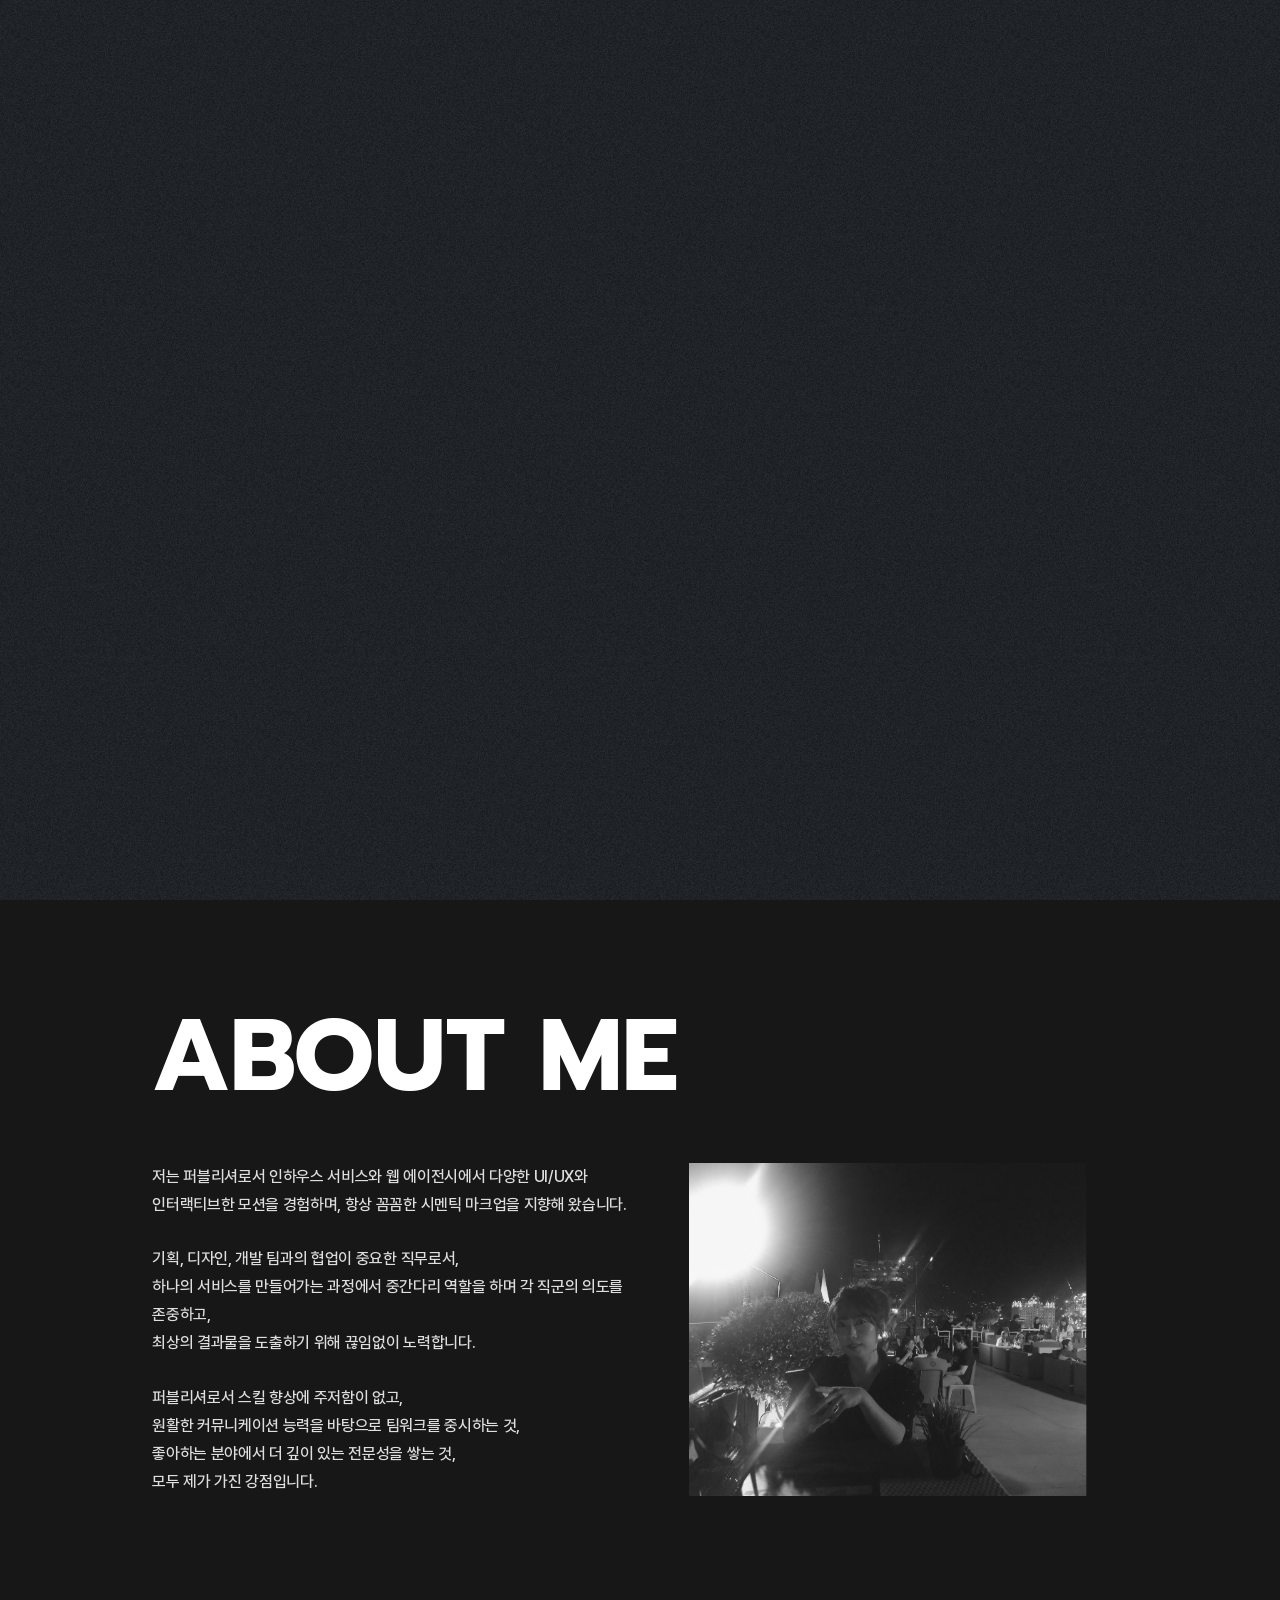
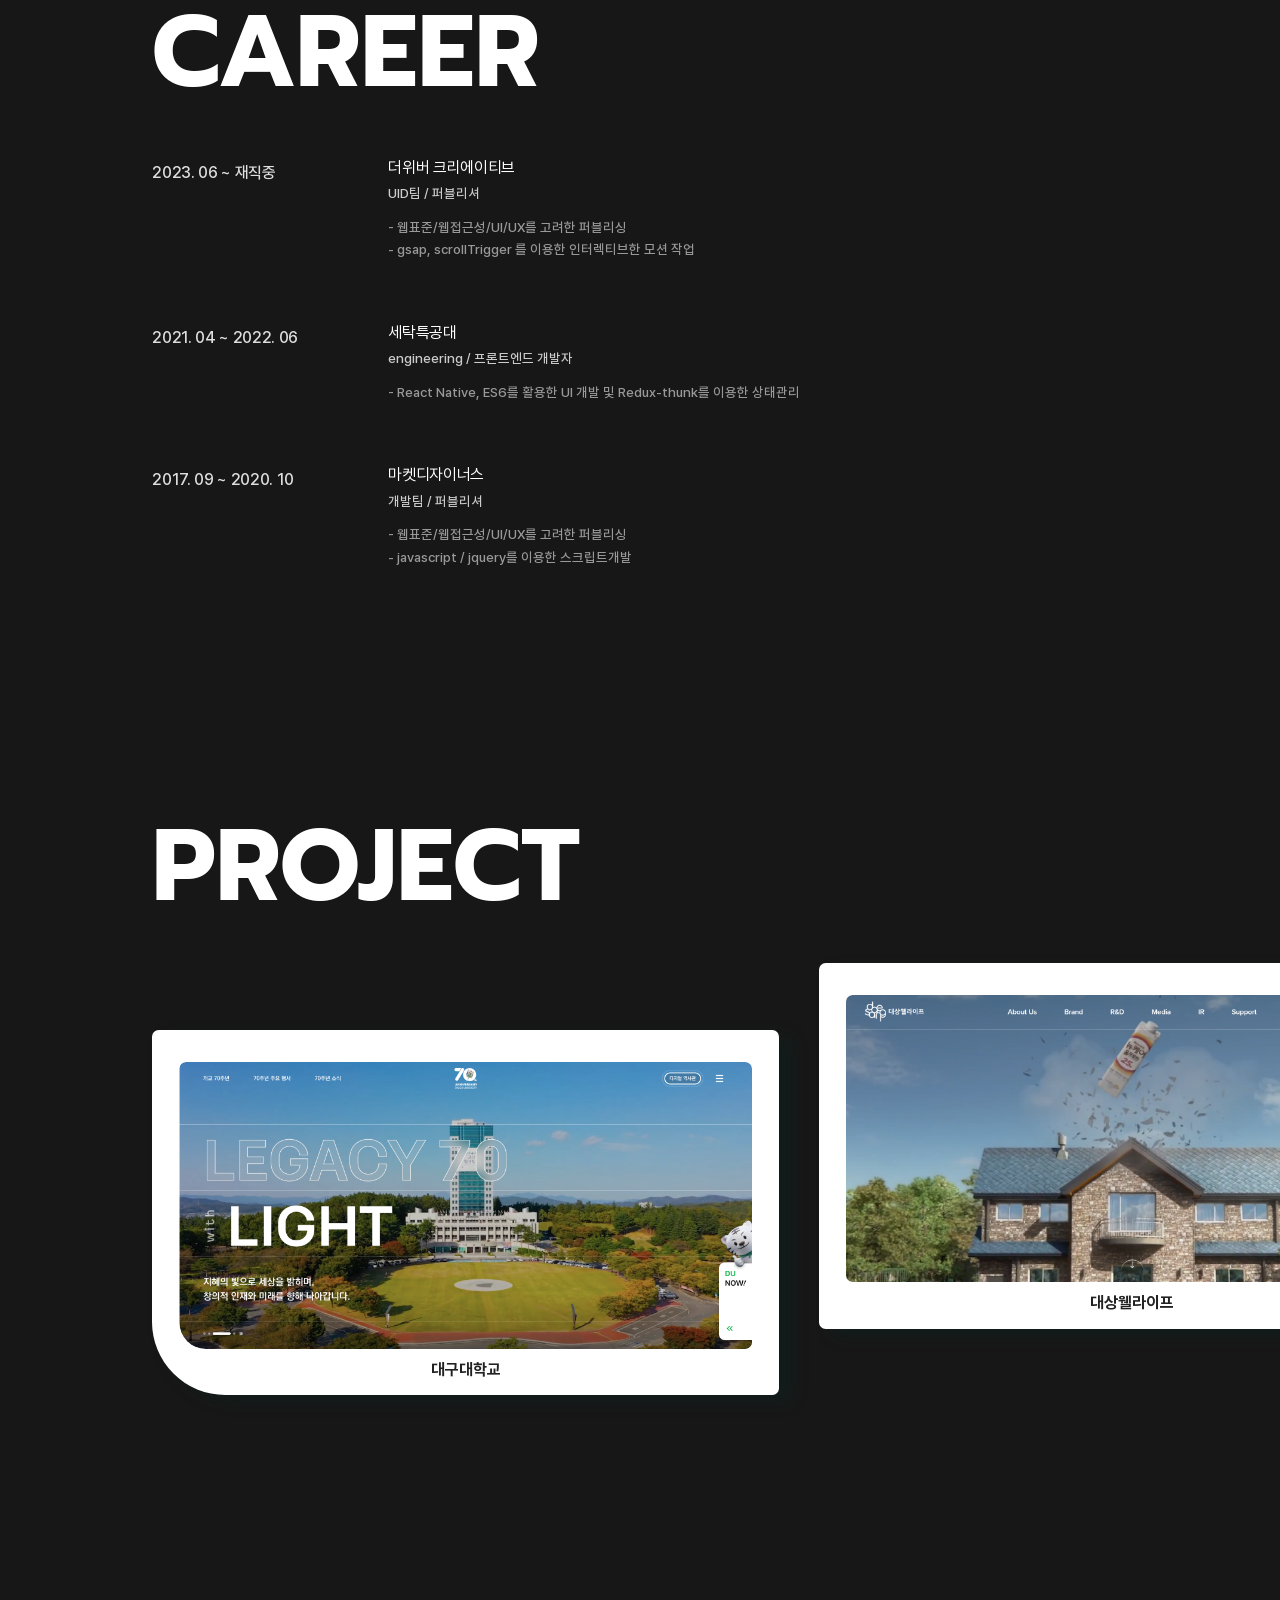
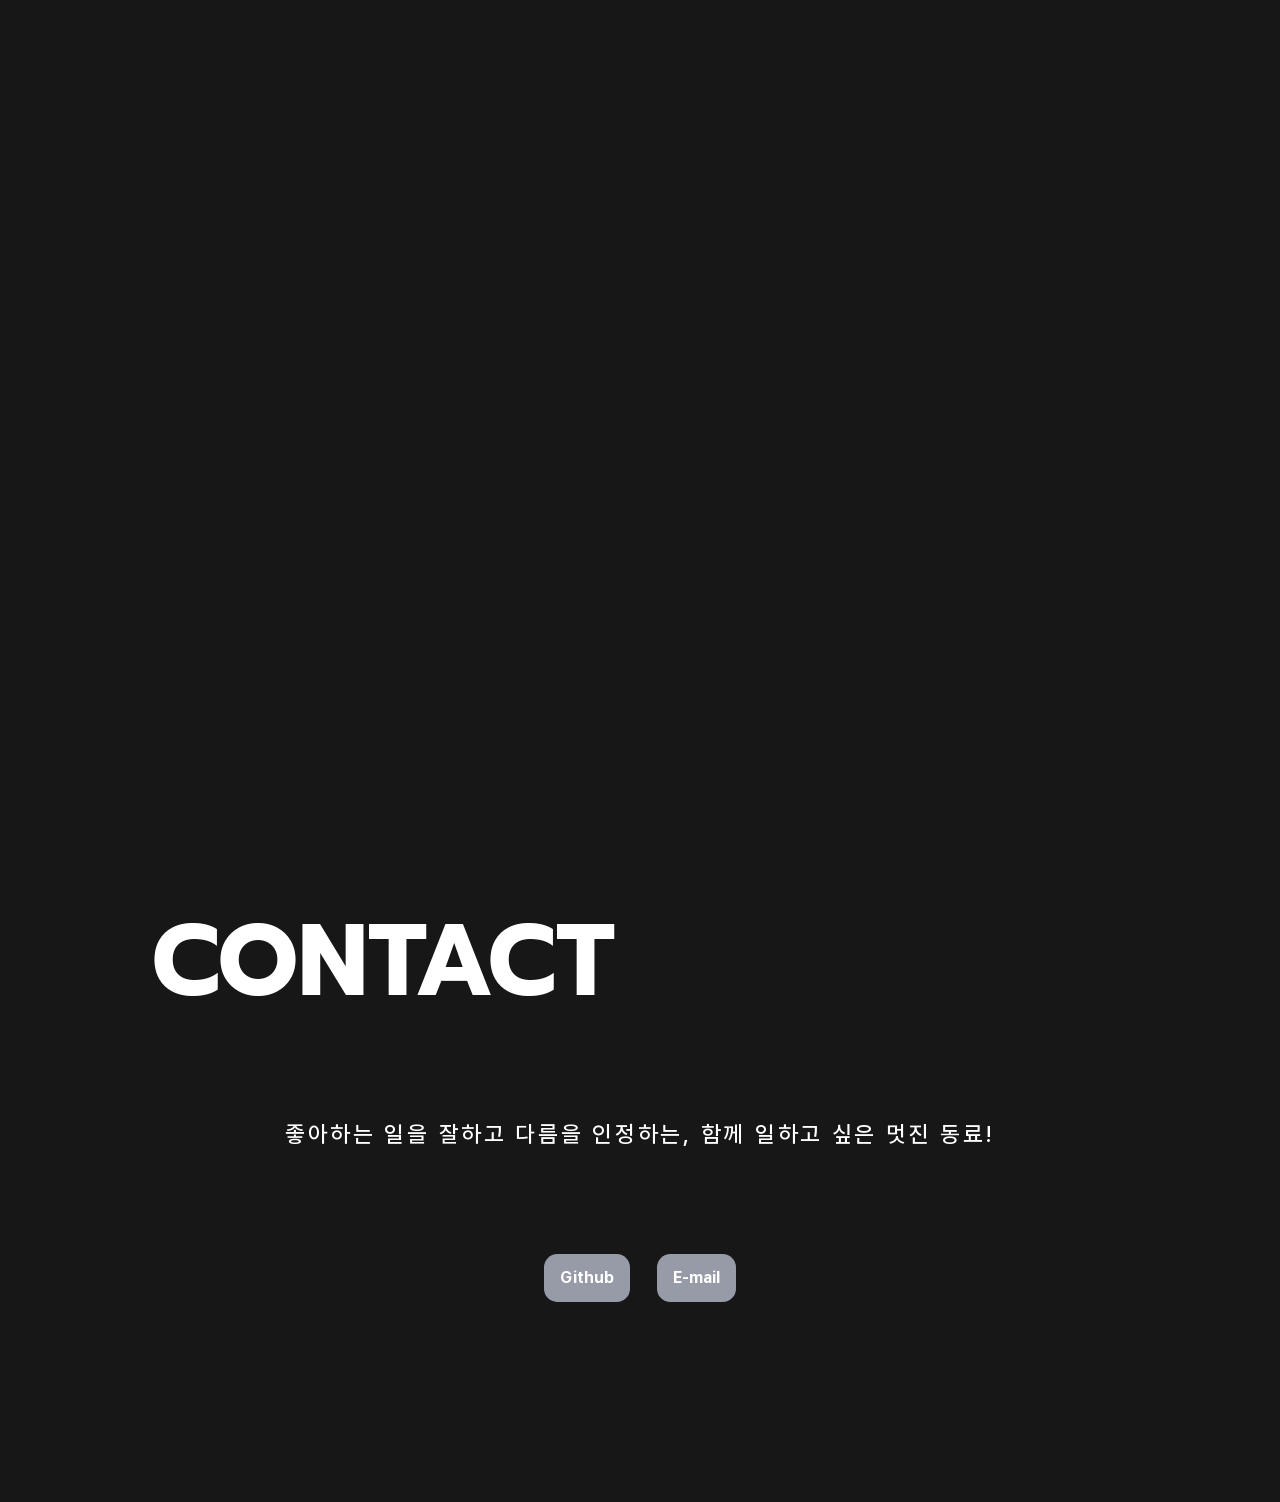
==== commit 03f57f2e: "fix: layout" ====
--- a/page/index.html
+++ b/page/index.html
@@ -68,7 +68,7 @@
 				<div class="sec sec02">
                     <div class="row_wrap">
 						<div class="row">
-							<div class="col-11 offset-1">
+							<div class="col-10 offset-1">
                                 <div class="sec_inner">
                                     <div class="sub_title">
                                         <h3 class="title_effect link" data-letters="ABOUT ME">ABOUT ME</h3>
@@ -103,7 +103,7 @@
 				<div class="sec sec03">
                     <div class="row_wrap">
 						<div class="row">
-							<div class="col-11 offset-1">
+							<div class="col-10 offset-1">
                                 <div class="sec_inner">
                                     <div class="sub_title">
                                         <h3 class="title_effect link" data-letters="CAREER">CAREER</h3>
@@ -154,7 +154,7 @@
 							<div class="contents_wrapper">
 								<div class="row_wrap">
 									<div class="row">
-										<div class="col-11 offset-1">
+										<div class="col-10 offset-1">
                                             <div class="cont_wrap">
                                                 <div class="sub_title">
                                                     <h3 class="title_effect link" data-letters="PROJECT">PROJECT</h3>
@@ -323,7 +323,7 @@
                 <div class="sec sec05">
                     <div class="row_wrap">
 						<div class="row">
-							<div class="col-11 offset-1">
+							<div class="col-10 offset-1">
                                 <div class="sec_inner">
                                     <div class="sub_title">
                                         <h3 class="title_effect link" data-letters="CONTACT">CONTACT</h3>
--- a/css/font/style.min.css
+++ b/css/font/style.min.css
@@ -1 +1 @@
-@media(min-width: 1025px){.col-1{flex:0 0 auto;flex-basis:8.3333333333%;width:8.3333333333%;padding:0 calc(max(calc(20px * var(--base-ratio)), calc(calc(20 / var(--base-size)) * var(--base-percent)))*.5);box-sizing:border-box;position:relative}.offset-1{margin-left:8.3333333333%;position:relative}.col-2{flex:0 0 auto;flex-basis:16.6666666667%;width:16.6666666667%;padding:0 calc(max(calc(20px * var(--base-ratio)), calc(calc(20 / var(--base-size)) * var(--base-percent)))*.5);box-sizing:border-box;position:relative}.offset-2{margin-left:16.6666666667%;position:relative}.col-3{flex:0 0 auto;flex-basis:25%;width:25%;padding:0 calc(max(calc(20px * var(--base-ratio)), calc(calc(20 / var(--base-size)) * var(--base-percent)))*.5);box-sizing:border-box;position:relative}.offset-3{margin-left:25%;position:relative}.col-4{flex:0 0 auto;flex-basis:33.3333333333%;width:33.3333333333%;padding:0 calc(max(calc(20px * var(--base-ratio)), calc(calc(20 / var(--base-size)) * var(--base-percent)))*.5);box-sizing:border-box;position:relative}.offset-4{margin-left:33.3333333333%;position:relative}.col-5{flex:0 0 auto;flex-basis:41.6666666667%;width:41.6666666667%;padding:0 calc(max(calc(20px * var(--base-ratio)), calc(calc(20 / var(--base-size)) * var(--base-percent)))*.5);box-sizing:border-box;position:relative}.offset-5{margin-left:41.6666666667%;position:relative}.col-6{flex:0 0 auto;flex-basis:50%;width:50%;padding:0 calc(max(calc(20px * var(--base-ratio)), calc(calc(20 / var(--base-size)) * var(--base-percent)))*.5);box-sizing:border-box;position:relative}.offset-6{margin-left:50%;position:relative}.col-7{flex:0 0 auto;flex-basis:58.3333333333%;width:58.3333333333%;padding:0 calc(max(calc(20px * var(--base-ratio)), calc(calc(20 / var(--base-size)) * var(--base-percent)))*.5);box-sizing:border-box;position:relative}.offset-7{margin-left:58.3333333333%;position:relative}.col-8{flex:0 0 auto;flex-basis:66.6666666667%;width:66.6666666667%;padding:0 calc(max(calc(20px * var(--base-ratio)), calc(calc(20 / var(--base-size)) * var(--base-percent)))*.5);box-sizing:border-box;position:relative}.offset-8{margin-left:66.6666666667%;position:relative}.col-9{flex:0 0 auto;flex-basis:75%;width:75%;padding:0 calc(max(calc(20px * var(--base-ratio)), calc(calc(20 / var(--base-size)) * var(--base-percent)))*.5);box-sizing:border-box;position:relative}.offset-9{margin-left:75%;position:relative}.col-10{flex:0 0 auto;flex-basis:83.3333333333%;width:83.3333333333%;padding:0 calc(max(calc(20px * var(--base-ratio)), calc(calc(20 / var(--base-size)) * var(--base-percent)))*.5);box-sizing:border-box;position:relative}.offset-10{margin-left:83.3333333333%;position:relative}.col-11{flex:0 0 auto;flex-basis:91.6666666667%;width:91.6666666667%;padding:0 calc(max(calc(20px * var(--base-ratio)), calc(calc(20 / var(--base-size)) * var(--base-percent)))*.5);box-sizing:border-box;position:relative}.offset-11{margin-left:91.6666666667%;position:relative}.col-12{flex:0 0 auto;flex-basis:100%;width:100%;padding:0 calc(max(calc(20px * var(--base-ratio)), calc(calc(20 / var(--base-size)) * var(--base-percent)))*.5);box-sizing:border-box;position:relative}.offset-12{margin-left:100%;position:relative}}@font-face{font-family:"Prompt";src:url("../fonts/Prompt-Regular.woff2") format("woff2"),url("../fonts/Prompt-Regular.woff") format("woff");font-weight:400;font-style:Regular}@font-face{font-family:"Prompt";src:url("../fonts/Prompt-Bold.woff2") format("woff2"),url("../fonts/Prompt-Bold.woff") format("woff");font-weight:700;font-style:bold}@font-face{font-family:"Pretendard";font-display:swap;font-style:normal;font-weight:300;src:url("../fonts/Pretendard-Light.woff2") format("woff2")}@font-face{font-family:"Pretendard";font-display:swap;font-style:normal;font-weight:400;src:url("../fonts/Pretendard-Regular.woff2") format("woff2")}@font-face{font-family:"Pretendard";font-display:swap;font-style:normal;font-weight:500;src:url("../fonts/Pretendard-Medium.woff2") format("woff2")}@font-face{font-family:"Pretendard";font-display:swap;font-style:normal;font-weight:bold;src:url("../fonts/Pretendard-Bold.woff2") format("woff2")}+@media(min-width: 1025px){.col-1{flex:0 0 auto;flex-basis:8.3333333333%;width:8.3333333333%;padding:0 calc(max(calc(20px * var(--base-ratio)), calc(calc(20 / var(--base-size)) * var(--base-percent)))*.5);box-sizing:border-box;position:relative}.offset-1{margin-left:8.3333333333%;position:relative}.col-2{flex:0 0 auto;flex-basis:16.6666666667%;width:16.6666666667%;padding:0 calc(max(calc(20px * var(--base-ratio)), calc(calc(20 / var(--base-size)) * var(--base-percent)))*.5);box-sizing:border-box;position:relative}.offset-2{margin-left:16.6666666667%;position:relative}.col-3{flex:0 0 auto;flex-basis:25%;width:25%;padding:0 calc(max(calc(20px * var(--base-ratio)), calc(calc(20 / var(--base-size)) * var(--base-percent)))*.5);box-sizing:border-box;position:relative}.offset-3{margin-left:25%;position:relative}.col-4{flex:0 0 auto;flex-basis:33.3333333333%;width:33.3333333333%;padding:0 calc(max(calc(20px * var(--base-ratio)), calc(calc(20 / var(--base-size)) * var(--base-percent)))*.5);box-sizing:border-box;position:relative}.offset-4{margin-left:33.3333333333%;position:relative}.col-5{flex:0 0 auto;flex-basis:41.6666666667%;width:41.6666666667%;padding:0 calc(max(calc(20px * var(--base-ratio)), calc(calc(20 / var(--base-size)) * var(--base-percent)))*.5);box-sizing:border-box;position:relative}.offset-5{margin-left:41.6666666667%;position:relative}.col-6{flex:0 0 auto;flex-basis:50%;width:50%;padding:0 calc(max(calc(20px * var(--base-ratio)), calc(calc(20 / var(--base-size)) * var(--base-percent)))*.5);box-sizing:border-box;position:relative}.offset-6{margin-left:50%;position:relative}.col-7{flex:0 0 auto;flex-basis:58.3333333333%;width:58.3333333333%;padding:0 calc(max(calc(20px * var(--base-ratio)), calc(calc(20 / var(--base-size)) * var(--base-percent)))*.5);box-sizing:border-box;position:relative}.offset-7{margin-left:58.3333333333%;position:relative}.col-8{flex:0 0 auto;flex-basis:66.6666666667%;width:66.6666666667%;padding:0 calc(max(calc(20px * var(--base-ratio)), calc(calc(20 / var(--base-size)) * var(--base-percent)))*.5);box-sizing:border-box;position:relative}.offset-8{margin-left:66.6666666667%;position:relative}.col-9{flex:0 0 auto;flex-basis:75%;width:75%;padding:0 calc(max(calc(20px * var(--base-ratio)), calc(calc(20 / var(--base-size)) * var(--base-percent)))*.5);box-sizing:border-box;position:relative}.offset-9{margin-left:75%;position:relative}.col-10{flex:0 0 auto;flex-basis:83.3333333333%;width:83.3333333333%;padding:0 calc(max(calc(20px * var(--base-ratio)), calc(calc(20 / var(--base-size)) * var(--base-percent)))*.5);box-sizing:border-box;position:relative}.offset-10{margin-left:83.3333333333%;position:relative}.col-11{flex:0 0 auto;flex-basis:91.6666666667%;width:91.6666666667%;padding:0 calc(max(calc(20px * var(--base-ratio)), calc(calc(20 / var(--base-size)) * var(--base-percent)))*.5);box-sizing:border-box;position:relative}.offset-11{margin-left:91.6666666667%;position:relative}.col-12{flex:0 0 auto;flex-basis:100%;width:100%;padding:0 calc(max(calc(20px * var(--base-ratio)), calc(calc(20 / var(--base-size)) * var(--base-percent)))*.5);box-sizing:border-box;position:relative}.offset-12{margin-left:100%;position:relative}}@font-face{font-family:"Prompt";src:url("../../fonts/Prompt-Regular.woff2") format("woff2"),url("../../fonts/Prompt-Regular.woff") format("woff");font-weight:400;font-style:Regular}@font-face{font-family:"Prompt";src:url("../../fonts/Prompt-Bold.woff2") format("woff2"),url("../../fonts/Prompt-Bold.woff") format("woff");font-weight:700;font-style:bold}@font-face{font-family:"Pretendard";font-display:swap;font-style:normal;font-weight:300;src:url("../../fonts/Pretendard-Light.woff2") format("woff2")}@font-face{font-family:"Pretendard";font-display:swap;font-style:normal;font-weight:400;src:url("../../fonts/Pretendard-Regular.woff2") format("woff2")}@font-face{font-family:"Pretendard";font-display:swap;font-style:normal;font-weight:500;src:url("../../fonts/Pretendard-Medium.woff2") format("woff2")}@font-face{font-family:"Pretendard";font-display:swap;font-style:normal;font-weight:bold;src:url("../../fonts/Pretendard-Bold.woff2") format("woff2")}
--- a/css/layout/style.min.css
+++ b/css/layout/style.min.css
@@ -1 +1 @@
-@media(min-width: 1025px){.col-1{flex:0 0 auto;flex-basis:8.3333333333%;width:8.3333333333%;padding:0 calc(max(calc(20px * var(--base-ratio)), calc(calc(20 / var(--base-size)) * var(--base-percent)))*.5);box-sizing:border-box;position:relative}.offset-1{margin-left:8.3333333333%;position:relative}.col-2{flex:0 0 auto;flex-basis:16.6666666667%;width:16.6666666667%;padding:0 calc(max(calc(20px * var(--base-ratio)), calc(calc(20 / var(--base-size)) * var(--base-percent)))*.5);box-sizing:border-box;position:relative}.offset-2{margin-left:16.6666666667%;position:relative}.col-3{flex:0 0 auto;flex-basis:25%;width:25%;padding:0 calc(max(calc(20px * var(--base-ratio)), calc(calc(20 / var(--base-size)) * var(--base-percent)))*.5);box-sizing:border-box;position:relative}.offset-3{margin-left:25%;position:relative}.col-4{flex:0 0 auto;flex-basis:33.3333333333%;width:33.3333333333%;padding:0 calc(max(calc(20px * var(--base-ratio)), calc(calc(20 / var(--base-size)) * var(--base-percent)))*.5);box-sizing:border-box;position:relative}.offset-4{margin-left:33.3333333333%;position:relative}.col-5{flex:0 0 auto;flex-basis:41.6666666667%;width:41.6666666667%;padding:0 calc(max(calc(20px * var(--base-ratio)), calc(calc(20 / var(--base-size)) * var(--base-percent)))*.5);box-sizing:border-box;position:relative}.offset-5{margin-left:41.6666666667%;position:relative}.col-6{flex:0 0 auto;flex-basis:50%;width:50%;padding:0 calc(max(calc(20px * var(--base-ratio)), calc(calc(20 / var(--base-size)) * var(--base-percent)))*.5);box-sizing:border-box;position:relative}.offset-6{margin-left:50%;position:relative}.col-7{flex:0 0 auto;flex-basis:58.3333333333%;width:58.3333333333%;padding:0 calc(max(calc(20px * var(--base-ratio)), calc(calc(20 / var(--base-size)) * var(--base-percent)))*.5);box-sizing:border-box;position:relative}.offset-7{margin-left:58.3333333333%;position:relative}.col-8{flex:0 0 auto;flex-basis:66.6666666667%;width:66.6666666667%;padding:0 calc(max(calc(20px * var(--base-ratio)), calc(calc(20 / var(--base-size)) * var(--base-percent)))*.5);box-sizing:border-box;position:relative}.offset-8{margin-left:66.6666666667%;position:relative}.col-9{flex:0 0 auto;flex-basis:75%;width:75%;padding:0 calc(max(calc(20px * var(--base-ratio)), calc(calc(20 / var(--base-size)) * var(--base-percent)))*.5);box-sizing:border-box;position:relative}.offset-9{margin-left:75%;position:relative}.col-10{flex:0 0 auto;flex-basis:83.3333333333%;width:83.3333333333%;padding:0 calc(max(calc(20px * var(--base-ratio)), calc(calc(20 / var(--base-size)) * var(--base-percent)))*.5);box-sizing:border-box;position:relative}.offset-10{margin-left:83.3333333333%;position:relative}.col-11{flex:0 0 auto;flex-basis:91.6666666667%;width:91.6666666667%;padding:0 calc(max(calc(20px * var(--base-ratio)), calc(calc(20 / var(--base-size)) * var(--base-percent)))*.5);box-sizing:border-box;position:relative}.offset-11{margin-left:91.6666666667%;position:relative}.col-12{flex:0 0 auto;flex-basis:100%;width:100%;padding:0 calc(max(calc(20px * var(--base-ratio)), calc(calc(20 / var(--base-size)) * var(--base-percent)))*.5);box-sizing:border-box;position:relative}.offset-12{margin-left:100%;position:relative}}html{--window-w:100vw;--window-h:100vh}:root{--base-ratio: 0.5;--base-size: 1920;--base-percent: 100vw}@media(max-width: 1024px){:root{--base-ratio: 1;--base-size: 1;--base-percent: 1px}}html,body{overflow-anchor:none}html.overflow,body.overflow{height:100%;min-height:100%;overflow:hidden !important;touch-action:none}#wrap{position:relative;width:100%}#wrap .content{padding:0 0 max(calc(180px * var(--base-ratio)), calc(calc(180 / var(--base-size)) * var(--base-percent)))}@media(max-width: 1024px){#wrap .content{padding:0 0 max(calc(100px * var(--base-ratio)), calc(calc(100 / var(--base-size)) * var(--base-percent)))}}.sticky{position:-webkit-sticky;position:sticky;top:0;left:0;width:100%;height:100vh;overflow:hidden}.pc_on{display:block}.tablet_on{display:none}.m_on{display:none}.pc_none{display:none}.tablet_m_on{display:none}.tablet_none{display:block}.m_none{display:block}.laptop_on{display:none}.laptop_none{display:block}@media(max-width: 1535px){.laptop_on{display:block}.laptop_none{display:none}}@media(max-width: 1024px){.laptop_none{display:block}.pc_on{display:none}.tablet_m_on{display:block}.tablet_on{display:block}.m_on{display:none}.pc_none{display:block}.tablet_none{display:none}.m_none{display:block}}@media(max-width: 767px){.laptop_none{display:block}.pc_on{display:none}.tablet_on{display:none}.m_on{display:block}.pc_none{display:block}.tablet_none{display:block}.m_none{display:none}}.row_wrap{padding:0 max(calc(80px * var(--base-ratio)), calc(calc(80 / var(--base-size)) * var(--base-percent)))}@media(max-width: 1024px){.row_wrap{padding:0 max(calc(40px * var(--base-ratio)), calc(calc(40 / var(--base-size)) * var(--base-percent)))}}@media(max-width: 767px){.row_wrap{padding:0 max(calc(20px * var(--base-ratio)), calc(calc(20 / var(--base-size)) * var(--base-percent)))}}.row{position:relative}@media(min-width: 1025px){.row{display:flex;flex-wrap:wrap;margin:0 calc(max(calc(20px * var(--base-ratio)), calc(calc(20 / var(--base-size)) * var(--base-percent)))*.5*-1)}}.grid_guide{position:fixed;left:0;top:0;width:100%;height:100vh;pointer-events:none;z-index:999999;display:none}.grid_guide.is-active{display:block}.grid_guide .container{width:100%;height:100%}.grid_guide .row{display:flex;flex-wrap:wrap}.grid_guide .row .content{padding:0;height:100vh;opacity:.5}.grid_guide .row .col-1{flex:0 0 auto;box-sizing:border-box;position:relative}@media(min-width: 1025px){.grid_guide .row{margin:0 calc(max(calc(20px * var(--base-ratio)), calc(calc(20 / var(--base-size)) * var(--base-percent)))*.5*-1)}.grid_guide .row .content{background-color:pink}.grid_guide .row .col-1{flex-basis:8.3333333333%;width:9.0909090909%;padding:0 calc(max(calc(20px * var(--base-ratio)), calc(calc(20 / var(--base-size)) * var(--base-percent)))*.5)}.grid_guide .row .col-1:nth-of-type(n + 13){display:none}}@media(min-width: 768px)and (max-width: 1024px){.grid_guide .row{margin:0 calc(max(calc(20px * var(--base-ratio)), calc(calc(20 / var(--base-size)) * var(--base-percent)))*.5*-1)}.grid_guide .row .content{background-color:#7878ff}.grid_guide .row .col-1{flex-basis:12.5%;width:14.2857142857%;padding:0 calc(max(calc(20px * var(--base-ratio)), calc(calc(20 / var(--base-size)) * var(--base-percent)))*.5)}.grid_guide .row .col-1:nth-of-type(n + 9){display:none}}@media(max-width: 767px){.grid_guide .row{margin:0 calc(max(calc(20px * var(--base-ratio)), calc(calc(20 / var(--base-size)) * var(--base-percent)))*.5*-1)}.grid_guide .row .content{background-color:#7878ff}.grid_guide .row .col-1{flex-basis:25%;width:33.3333333333%;padding:0 calc(max(calc(20px * var(--base-ratio)), calc(calc(20 / var(--base-size)) * var(--base-percent)))*.5)}.grid_guide .row .col-1:nth-of-type(n + 5){display:none}}@media(min-width: 1025px){.col-1{flex:0 0 auto;flex-basis:8.3333333333%;width:8.3333333333%;padding:0 calc(max(calc(20px * var(--base-ratio)), calc(calc(20 / var(--base-size)) * var(--base-percent)))*.5);box-sizing:border-box;position:relative}.offset-1{margin-left:8.3333333333%;position:relative}.col-2{flex:0 0 auto;flex-basis:16.6666666667%;width:16.6666666667%;padding:0 calc(max(calc(20px * var(--base-ratio)), calc(calc(20 / var(--base-size)) * var(--base-percent)))*.5);box-sizing:border-box;position:relative}.offset-2{margin-left:16.6666666667%;position:relative}.col-3{flex:0 0 auto;flex-basis:25%;width:25%;padding:0 calc(max(calc(20px * var(--base-ratio)), calc(calc(20 / var(--base-size)) * var(--base-percent)))*.5);box-sizing:border-box;position:relative}.offset-3{margin-left:25%;position:relative}.col-4{flex:0 0 auto;flex-basis:33.3333333333%;width:33.3333333333%;padding:0 calc(max(calc(20px * var(--base-ratio)), calc(calc(20 / var(--base-size)) * var(--base-percent)))*.5);box-sizing:border-box;position:relative}.offset-4{margin-left:33.3333333333%;position:relative}.col-5{flex:0 0 auto;flex-basis:41.6666666667%;width:41.6666666667%;padding:0 calc(max(calc(20px * var(--base-ratio)), calc(calc(20 / var(--base-size)) * var(--base-percent)))*.5);box-sizing:border-box;position:relative}.offset-5{margin-left:41.6666666667%;position:relative}.col-6{flex:0 0 auto;flex-basis:50%;width:50%;padding:0 calc(max(calc(20px * var(--base-ratio)), calc(calc(20 / var(--base-size)) * var(--base-percent)))*.5);box-sizing:border-box;position:relative}.offset-6{margin-left:50%;position:relative}.col-7{flex:0 0 auto;flex-basis:58.3333333333%;width:58.3333333333%;padding:0 calc(max(calc(20px * var(--base-ratio)), calc(calc(20 / var(--base-size)) * var(--base-percent)))*.5);box-sizing:border-box;position:relative}.offset-7{margin-left:58.3333333333%;position:relative}.col-8{flex:0 0 auto;flex-basis:66.6666666667%;width:66.6666666667%;padding:0 calc(max(calc(20px * var(--base-ratio)), calc(calc(20 / var(--base-size)) * var(--base-percent)))*.5);box-sizing:border-box;position:relative}.offset-8{margin-left:66.6666666667%;position:relative}.col-9{flex:0 0 auto;flex-basis:75%;width:75%;padding:0 calc(max(calc(20px * var(--base-ratio)), calc(calc(20 / var(--base-size)) * var(--base-percent)))*.5);box-sizing:border-box;position:relative}.offset-9{margin-left:75%;position:relative}.col-10{flex:0 0 auto;flex-basis:83.3333333333%;width:83.3333333333%;padding:0 calc(max(calc(20px * var(--base-ratio)), calc(calc(20 / var(--base-size)) * var(--base-percent)))*.5);box-sizing:border-box;position:relative}.offset-10{margin-left:83.3333333333%;position:relative}.col-11{flex:0 0 auto;flex-basis:91.6666666667%;width:91.6666666667%;padding:0 calc(max(calc(20px * var(--base-ratio)), calc(calc(20 / var(--base-size)) * var(--base-percent)))*.5);box-sizing:border-box;position:relative}.offset-11{margin-left:91.6666666667%;position:relative}.col-12{flex:0 0 auto;flex-basis:100%;width:100%;padding:0 calc(max(calc(20px * var(--base-ratio)), calc(calc(20 / var(--base-size)) * var(--base-percent)))*.5);box-sizing:border-box;position:relative}.offset-12{margin-left:100%;position:relative}}:root{--swiper-autoplay: 4000}#wrap{min-width:320px}#wrap .scroll_box{display:flex;flex-wrap:wrap;justify-content:start;align-items:center;flex-direction:column;gap:max(calc(10px * var(--base-ratio)), calc(calc(10 / var(--base-size)) * var(--base-percent)));z-index:2;position:absolute;bottom:max(calc(30px * var(--base-ratio)), calc(calc(30 / var(--base-size)) * var(--base-percent)));left:50%;transform:translateX(-50%)}#wrap .scroll_box .scroll_txt{font-size:max(calc(16px * var(--base-ratio)), calc(calc(16 / var(--base-size)) * var(--base-percent)));line-height:1.25;letter-spacing:0em;font-family:"Pretendard",sans-serif;color:#fff}#wrap .scroll_box .scroll_arrow{overflow:hidden;position:relative;width:max(calc(15px * var(--base-ratio)), calc(calc(15 / var(--base-size)) * var(--base-percent)));height:max(calc(19px * var(--base-ratio)), calc(calc(19 / var(--base-size)) * var(--base-percent)));background:url("/images/main/scroll_icon.svg") center no-repeat;background-size:cover;-webkit-animation:scrollDown 1.8s ease-in-out infinite;animation:scrollDown 1.8s ease-in-out infinite}@-webkit-keyframes scrollDown{0%{transform:translateY(10px)}50%{transform:translateY(0)}100%{transform:translateY(10px)}}@keyframes scrollDown{0%{transform:translateY(10px)}50%{transform:translateY(0)}100%{transform:translateY(10px)}}@media(max-width: 1024px){#wrap .scroll_box{gap:max(calc(6px * var(--base-ratio)), calc(calc(6 / var(--base-size)) * var(--base-percent)));bottom:max(calc(50px * var(--base-ratio)), calc(calc(50 / var(--base-size)) * var(--base-percent)))}#wrap .scroll_box .scroll_txt{font-size:max(calc(11px * var(--base-ratio)), calc(calc(11 / var(--base-size)) * var(--base-percent)));line-height:1.2727272727;letter-spacing:0em}#wrap .scroll_box .scroll_arrow{width:max(calc(12px * var(--base-ratio)), calc(calc(12 / var(--base-size)) * var(--base-percent)));height:max(calc(15px * var(--base-ratio)), calc(calc(15 / var(--base-size)) * var(--base-percent)));background:url("/images/main/scroll_icon_m.svg") center no-repeat;background-size:cover}}#wrap .swiper-scrollbar{padding:max(calc(10px * var(--base-ratio)), calc(calc(10 / var(--base-size)) * var(--base-percent))) 0;width:100%;position:relative;inset:auto;cursor:pointer;background-color:rgba(0,0,0,0)}#wrap .swiper-scrollbar:before{content:"";width:100%;height:100%;position:absolute;left:0;top:50%;transform:translateY(-50%);background:#f3f4f6;border-radius:max(calc(4px * var(--base-ratio)), calc(calc(4 / var(--base-size)) * var(--base-percent)));height:max(calc(2px * var(--base-ratio)), calc(calc(2 / var(--base-size)) * var(--base-percent)))}#wrap .swiper-scrollbar .swiper-scrollbar-drag{background:#223d6d;border-radius:max(calc(4px * var(--base-ratio)), calc(calc(4 / var(--base-size)) * var(--base-percent)));height:max(calc(2px * var(--base-ratio)), calc(calc(2 / var(--base-size)) * var(--base-percent)));margin-top:0;position:absolute;top:calc(50% - max(calc(1px * var(--base-ratio)), calc(calc(1 / var(--base-size)) * var(--base-percent))))}@media(min-width: 1025px)and (pointer: fine){#wrap .swiper-scrollbar:hover .swiper-scrollbar-drag{height:max(calc(6px * var(--base-ratio)), calc(calc(6 / var(--base-size)) * var(--base-percent)));margin-top:max(calc(calc(calc(3 / var(--base-size)) * var(--base-percent)) * -1));top:50%}}#wrap .swiper-paging{display:flex;align-items:center;justify-content:center;margin-top:max(calc(40px * var(--base-ratio)), calc(calc(40 / var(--base-size)) * var(--base-percent)));gap:max(calc(20px * var(--base-ratio)), calc(calc(20 / var(--base-size)) * var(--base-percent)))}#wrap .swiper-paging .arrow{width:max(calc(32px * var(--base-ratio)), calc(calc(32 / var(--base-size)) * var(--base-percent)));height:max(calc(32px * var(--base-ratio)), calc(calc(32 / var(--base-size)) * var(--base-percent)));cursor:pointer;transition:.35s}#wrap .swiper-paging .prev_btn{background:url("/images/common/swiper_prev_btn.png") center no-repeat;background-size:100%}#wrap .swiper-paging .next_btn{background:url("/images/common/swiper_next_btn.png") center no-repeat;background-size:100%}#wrap .swiper-paging .swiper-pagination{position:relative;inset:auto;transform:none;font-size:0}#wrap .swiper-paging .swiper-pagination .swiper-pagination-bullet{position:relative;width:max(calc(8px * var(--base-ratio)), calc(calc(8 / var(--base-size)) * var(--base-percent)));height:max(calc(32px * var(--base-ratio)), calc(calc(32 / var(--base-size)) * var(--base-percent)));background:rgba(0,0,0,0);margin:0 max(calc(4px * var(--base-ratio)), calc(calc(4 / var(--base-size)) * var(--base-percent)));opacity:1;transition:.3s}#wrap .swiper-paging .swiper-pagination .swiper-pagination-bullet:after{content:"";width:100%;height:max(calc(8px * var(--base-ratio)), calc(calc(8 / var(--base-size)) * var(--base-percent)));background:#046a38;opacity:.2;position:absolute;left:0;top:50%;transform:translateY(-50%);border-radius:30px}#wrap .swiper-paging .swiper-pagination .swiper-pagination-bullet:before{content:"";width:0;height:max(calc(8px * var(--base-ratio)), calc(calc(8 / var(--base-size)) * var(--base-percent)));background:#046a38;position:absolute;left:0;top:50%;transform:translateY(-50%);border-radius:30px;z-index:1}#wrap .swiper-paging .swiper-pagination .swiper-pagination-bullet-active{width:max(calc(60px * var(--base-ratio)), calc(calc(60 / var(--base-size)) * var(--base-percent)))}#wrap .swiper-paging .swiper-pagination .swiper-pagination-bullet-active:before{width:100%;-webkit-animation:widthProgress calc(var(--swiper-autoplay)*1ms);animation:widthProgress calc(var(--swiper-autoplay)*1ms)}@-webkit-keyframes widthProgress{from{width:0}to{width:100%}}@keyframes widthProgress{from{width:0}to{width:100%}}@media(max-width: 1024px){#wrap .swiper-paging{margin-top:max(calc(24px * var(--base-ratio)), calc(calc(24 / var(--base-size)) * var(--base-percent)));gap:max(calc(24px * var(--base-ratio)), calc(calc(24 / var(--base-size)) * var(--base-percent)))}#wrap .swiper-paging .swiper-pagination .swiper-pagination-bullet{width:max(calc(6px * var(--base-ratio)), calc(calc(6 / var(--base-size)) * var(--base-percent)));margin:0 max(calc(3px * var(--base-ratio)), calc(calc(3 / var(--base-size)) * var(--base-percent)))}#wrap .swiper-paging .swiper-pagination .swiper-pagination-bullet:after{height:max(calc(6px * var(--base-ratio)), calc(calc(6 / var(--base-size)) * var(--base-percent)))}#wrap .swiper-paging .swiper-pagination .swiper-pagination-bullet:before{height:max(calc(6px * var(--base-ratio)), calc(calc(6 / var(--base-size)) * var(--base-percent)))}#wrap .swiper-paging .swiper-pagination .swiper-pagination-bullet-active{width:max(calc(30px * var(--base-ratio)), calc(calc(30 / var(--base-size)) * var(--base-percent)))}}@media(max-width: 767px){#wrap .swiper-paging{margin-top:max(calc(16px * var(--base-ratio)), calc(calc(16 / var(--base-size)) * var(--base-percent)));gap:max(calc(16px * var(--base-ratio)), calc(calc(16 / var(--base-size)) * var(--base-percent)))}}+@media(min-width: 1025px){.col-1{flex:0 0 auto;flex-basis:8.3333333333%;width:8.3333333333%;padding:0 calc(max(calc(20px * var(--base-ratio)), calc(calc(20 / var(--base-size)) * var(--base-percent)))*.5);box-sizing:border-box;position:relative}.offset-1{margin-left:8.3333333333%;position:relative}.col-2{flex:0 0 auto;flex-basis:16.6666666667%;width:16.6666666667%;padding:0 calc(max(calc(20px * var(--base-ratio)), calc(calc(20 / var(--base-size)) * var(--base-percent)))*.5);box-sizing:border-box;position:relative}.offset-2{margin-left:16.6666666667%;position:relative}.col-3{flex:0 0 auto;flex-basis:25%;width:25%;padding:0 calc(max(calc(20px * var(--base-ratio)), calc(calc(20 / var(--base-size)) * var(--base-percent)))*.5);box-sizing:border-box;position:relative}.offset-3{margin-left:25%;position:relative}.col-4{flex:0 0 auto;flex-basis:33.3333333333%;width:33.3333333333%;padding:0 calc(max(calc(20px * var(--base-ratio)), calc(calc(20 / var(--base-size)) * var(--base-percent)))*.5);box-sizing:border-box;position:relative}.offset-4{margin-left:33.3333333333%;position:relative}.col-5{flex:0 0 auto;flex-basis:41.6666666667%;width:41.6666666667%;padding:0 calc(max(calc(20px * var(--base-ratio)), calc(calc(20 / var(--base-size)) * var(--base-percent)))*.5);box-sizing:border-box;position:relative}.offset-5{margin-left:41.6666666667%;position:relative}.col-6{flex:0 0 auto;flex-basis:50%;width:50%;padding:0 calc(max(calc(20px * var(--base-ratio)), calc(calc(20 / var(--base-size)) * var(--base-percent)))*.5);box-sizing:border-box;position:relative}.offset-6{margin-left:50%;position:relative}.col-7{flex:0 0 auto;flex-basis:58.3333333333%;width:58.3333333333%;padding:0 calc(max(calc(20px * var(--base-ratio)), calc(calc(20 / var(--base-size)) * var(--base-percent)))*.5);box-sizing:border-box;position:relative}.offset-7{margin-left:58.3333333333%;position:relative}.col-8{flex:0 0 auto;flex-basis:66.6666666667%;width:66.6666666667%;padding:0 calc(max(calc(20px * var(--base-ratio)), calc(calc(20 / var(--base-size)) * var(--base-percent)))*.5);box-sizing:border-box;position:relative}.offset-8{margin-left:66.6666666667%;position:relative}.col-9{flex:0 0 auto;flex-basis:75%;width:75%;padding:0 calc(max(calc(20px * var(--base-ratio)), calc(calc(20 / var(--base-size)) * var(--base-percent)))*.5);box-sizing:border-box;position:relative}.offset-9{margin-left:75%;position:relative}.col-10{flex:0 0 auto;flex-basis:83.3333333333%;width:83.3333333333%;padding:0 calc(max(calc(20px * var(--base-ratio)), calc(calc(20 / var(--base-size)) * var(--base-percent)))*.5);box-sizing:border-box;position:relative}.offset-10{margin-left:83.3333333333%;position:relative}.col-11{flex:0 0 auto;flex-basis:91.6666666667%;width:91.6666666667%;padding:0 calc(max(calc(20px * var(--base-ratio)), calc(calc(20 / var(--base-size)) * var(--base-percent)))*.5);box-sizing:border-box;position:relative}.offset-11{margin-left:91.6666666667%;position:relative}.col-12{flex:0 0 auto;flex-basis:100%;width:100%;padding:0 calc(max(calc(20px * var(--base-ratio)), calc(calc(20 / var(--base-size)) * var(--base-percent)))*.5);box-sizing:border-box;position:relative}.offset-12{margin-left:100%;position:relative}}html{--window-w:100vw;--window-h:100vh}:root{--base-ratio: 0.5;--base-size: 1920;--base-percent: 100vw}@media(max-width: 1024px){:root{--base-ratio: 1;--base-size: 1;--base-percent: 1px}}html,body{overflow-anchor:none}html.overflow,body.overflow{height:100%;min-height:100%;overflow:hidden !important;touch-action:none}#wrap{position:relative;width:100%}#wrap .content{padding:0 0 max(calc(180px * var(--base-ratio)), calc(calc(180 / var(--base-size)) * var(--base-percent)))}@media(max-width: 1024px){#wrap .content{padding:0 0 max(calc(100px * var(--base-ratio)), calc(calc(100 / var(--base-size)) * var(--base-percent)))}}.sticky{position:-webkit-sticky;position:sticky;top:0;left:0;width:100%;height:100vh;overflow:hidden}.pc_on{display:block}.tablet_on{display:none}.m_on{display:none}.pc_none{display:none}.tablet_m_on{display:none}.tablet_none{display:block}.m_none{display:block}.laptop_on{display:none}.laptop_none{display:block}@media(max-width: 1535px){.laptop_on{display:block}.laptop_none{display:none}}@media(max-width: 1024px){.laptop_none{display:block}.pc_on{display:none}.tablet_m_on{display:block}.tablet_on{display:block}.m_on{display:none}.pc_none{display:block}.tablet_none{display:none}.m_none{display:block}}@media(max-width: 767px){.laptop_none{display:block}.pc_on{display:none}.tablet_on{display:none}.m_on{display:block}.pc_none{display:block}.tablet_none{display:block}.m_none{display:none}}.row_wrap{padding:0 max(calc(80px * var(--base-ratio)), calc(calc(80 / var(--base-size)) * var(--base-percent)))}@media(max-width: 1024px){.row_wrap{padding:0 max(calc(40px * var(--base-ratio)), calc(calc(40 / var(--base-size)) * var(--base-percent)))}}@media(max-width: 767px){.row_wrap{padding:0 max(calc(20px * var(--base-ratio)), calc(calc(20 / var(--base-size)) * var(--base-percent)))}}.row{position:relative}@media(min-width: 1025px){.row{display:flex;flex-wrap:wrap;margin:0 calc(max(calc(20px * var(--base-ratio)), calc(calc(20 / var(--base-size)) * var(--base-percent)))*.5*-1)}}.grid_guide{position:fixed;left:0;top:0;width:100%;height:100vh;pointer-events:none;z-index:999999;display:none}.grid_guide.is-active{display:block}.grid_guide .container{width:100%;height:100%}.grid_guide .row{display:flex;flex-wrap:wrap}.grid_guide .row .content{padding:0;height:100vh;opacity:.5}.grid_guide .row .col-1{flex:0 0 auto;box-sizing:border-box;position:relative}@media(min-width: 1025px){.grid_guide .row{margin:0 calc(max(calc(20px * var(--base-ratio)), calc(calc(20 / var(--base-size)) * var(--base-percent)))*.5*-1)}.grid_guide .row .content{background-color:pink}.grid_guide .row .col-1{flex-basis:8.3333333333%;width:9.0909090909%;padding:0 calc(max(calc(20px * var(--base-ratio)), calc(calc(20 / var(--base-size)) * var(--base-percent)))*.5)}.grid_guide .row .col-1:nth-of-type(n + 13){display:none}}@media(min-width: 768px)and (max-width: 1024px){.grid_guide .row{margin:0 calc(max(calc(20px * var(--base-ratio)), calc(calc(20 / var(--base-size)) * var(--base-percent)))*.5*-1)}.grid_guide .row .content{background-color:#7878ff}.grid_guide .row .col-1{flex-basis:12.5%;width:14.2857142857%;padding:0 calc(max(calc(20px * var(--base-ratio)), calc(calc(20 / var(--base-size)) * var(--base-percent)))*.5)}.grid_guide .row .col-1:nth-of-type(n + 9){display:none}}@media(max-width: 767px){.grid_guide .row{margin:0 calc(max(calc(20px * var(--base-ratio)), calc(calc(20 / var(--base-size)) * var(--base-percent)))*.5*-1)}.grid_guide .row .content{background-color:#7878ff}.grid_guide .row .col-1{flex-basis:25%;width:33.3333333333%;padding:0 calc(max(calc(20px * var(--base-ratio)), calc(calc(20 / var(--base-size)) * var(--base-percent)))*.5)}.grid_guide .row .col-1:nth-of-type(n + 5){display:none}}@media(min-width: 1025px){.col-1{flex:0 0 auto;flex-basis:8.3333333333%;width:8.3333333333%;padding:0 calc(max(calc(20px * var(--base-ratio)), calc(calc(20 / var(--base-size)) * var(--base-percent)))*.5);box-sizing:border-box;position:relative}.offset-1{margin-left:8.3333333333%;position:relative}.col-2{flex:0 0 auto;flex-basis:16.6666666667%;width:16.6666666667%;padding:0 calc(max(calc(20px * var(--base-ratio)), calc(calc(20 / var(--base-size)) * var(--base-percent)))*.5);box-sizing:border-box;position:relative}.offset-2{margin-left:16.6666666667%;position:relative}.col-3{flex:0 0 auto;flex-basis:25%;width:25%;padding:0 calc(max(calc(20px * var(--base-ratio)), calc(calc(20 / var(--base-size)) * var(--base-percent)))*.5);box-sizing:border-box;position:relative}.offset-3{margin-left:25%;position:relative}.col-4{flex:0 0 auto;flex-basis:33.3333333333%;width:33.3333333333%;padding:0 calc(max(calc(20px * var(--base-ratio)), calc(calc(20 / var(--base-size)) * var(--base-percent)))*.5);box-sizing:border-box;position:relative}.offset-4{margin-left:33.3333333333%;position:relative}.col-5{flex:0 0 auto;flex-basis:41.6666666667%;width:41.6666666667%;padding:0 calc(max(calc(20px * var(--base-ratio)), calc(calc(20 / var(--base-size)) * var(--base-percent)))*.5);box-sizing:border-box;position:relative}.offset-5{margin-left:41.6666666667%;position:relative}.col-6{flex:0 0 auto;flex-basis:50%;width:50%;padding:0 calc(max(calc(20px * var(--base-ratio)), calc(calc(20 / var(--base-size)) * var(--base-percent)))*.5);box-sizing:border-box;position:relative}.offset-6{margin-left:50%;position:relative}.col-7{flex:0 0 auto;flex-basis:58.3333333333%;width:58.3333333333%;padding:0 calc(max(calc(20px * var(--base-ratio)), calc(calc(20 / var(--base-size)) * var(--base-percent)))*.5);box-sizing:border-box;position:relative}.offset-7{margin-left:58.3333333333%;position:relative}.col-8{flex:0 0 auto;flex-basis:66.6666666667%;width:66.6666666667%;padding:0 calc(max(calc(20px * var(--base-ratio)), calc(calc(20 / var(--base-size)) * var(--base-percent)))*.5);box-sizing:border-box;position:relative}.offset-8{margin-left:66.6666666667%;position:relative}.col-9{flex:0 0 auto;flex-basis:75%;width:75%;padding:0 calc(max(calc(20px * var(--base-ratio)), calc(calc(20 / var(--base-size)) * var(--base-percent)))*.5);box-sizing:border-box;position:relative}.offset-9{margin-left:75%;position:relative}.col-10{flex:0 0 auto;flex-basis:83.3333333333%;width:83.3333333333%;padding:0 calc(max(calc(20px * var(--base-ratio)), calc(calc(20 / var(--base-size)) * var(--base-percent)))*.5);box-sizing:border-box;position:relative}.offset-10{margin-left:83.3333333333%;position:relative}.col-11{flex:0 0 auto;flex-basis:91.6666666667%;width:91.6666666667%;padding:0 calc(max(calc(20px * var(--base-ratio)), calc(calc(20 / var(--base-size)) * var(--base-percent)))*.5);box-sizing:border-box;position:relative}.offset-11{margin-left:91.6666666667%;position:relative}.col-12{flex:0 0 auto;flex-basis:100%;width:100%;padding:0 calc(max(calc(20px * var(--base-ratio)), calc(calc(20 / var(--base-size)) * var(--base-percent)))*.5);box-sizing:border-box;position:relative}.offset-12{margin-left:100%;position:relative}}:root{--swiper-autoplay: 4000}#wrap{min-width:320px}#wrap .scroll_box{display:flex;flex-wrap:wrap;justify-content:start;align-items:center;flex-direction:column;gap:max(calc(10px * var(--base-ratio)), calc(calc(10 / var(--base-size)) * var(--base-percent)));z-index:2;position:absolute;bottom:max(calc(30px * var(--base-ratio)), calc(calc(30 / var(--base-size)) * var(--base-percent)));left:50%;transform:translateX(-50%)}#wrap .scroll_box .scroll_txt{font-size:max(calc(16px * var(--base-ratio)), calc(calc(16 / var(--base-size)) * var(--base-percent)));line-height:1.25;letter-spacing:0em;font-family:"Pretendard",sans-serif;color:#fff}#wrap .scroll_box .scroll_arrow{overflow:hidden;position:relative;width:max(calc(15px * var(--base-ratio)), calc(calc(15 / var(--base-size)) * var(--base-percent)));height:max(calc(19px * var(--base-ratio)), calc(calc(19 / var(--base-size)) * var(--base-percent)));background:url("../../images/main/scroll_icon.svg") center/cover no-repeat;-webkit-animation:scrollDown 1.8s ease-in-out infinite;animation:scrollDown 1.8s ease-in-out infinite}@-webkit-keyframes scrollDown{0%{transform:translateY(10px)}50%{transform:translateY(0)}100%{transform:translateY(10px)}}@keyframes scrollDown{0%{transform:translateY(10px)}50%{transform:translateY(0)}100%{transform:translateY(10px)}}@media(max-width: 1024px){#wrap .scroll_box{gap:max(calc(6px * var(--base-ratio)), calc(calc(6 / var(--base-size)) * var(--base-percent)));bottom:max(calc(50px * var(--base-ratio)), calc(calc(50 / var(--base-size)) * var(--base-percent)))}#wrap .scroll_box .scroll_txt{font-size:max(calc(11px * var(--base-ratio)), calc(calc(11 / var(--base-size)) * var(--base-percent)));line-height:1.2727272727;letter-spacing:0em}#wrap .scroll_box .scroll_arrow{width:max(calc(12px * var(--base-ratio)), calc(calc(12 / var(--base-size)) * var(--base-percent)));height:max(calc(15px * var(--base-ratio)), calc(calc(15 / var(--base-size)) * var(--base-percent)));background:url("../../images/main/scroll_icon_m.svg") center/cover no-repeat}}#wrap .swiper-scrollbar{padding:max(calc(10px * var(--base-ratio)), calc(calc(10 / var(--base-size)) * var(--base-percent))) 0;width:100%;position:relative;inset:auto;cursor:pointer;background-color:rgba(0,0,0,0)}#wrap .swiper-scrollbar:before{content:"";width:100%;height:100%;position:absolute;left:0;top:50%;transform:translateY(-50%);background:#f3f4f6;border-radius:max(calc(4px * var(--base-ratio)), calc(calc(4 / var(--base-size)) * var(--base-percent)));height:max(calc(2px * var(--base-ratio)), calc(calc(2 / var(--base-size)) * var(--base-percent)))}#wrap .swiper-scrollbar .swiper-scrollbar-drag{background:#223d6d;border-radius:max(calc(4px * var(--base-ratio)), calc(calc(4 / var(--base-size)) * var(--base-percent)));height:max(calc(2px * var(--base-ratio)), calc(calc(2 / var(--base-size)) * var(--base-percent)));margin-top:0;position:absolute;top:calc(50% - max(calc(1px * var(--base-ratio)), calc(calc(1 / var(--base-size)) * var(--base-percent))))}@media(min-width: 1025px)and (pointer: fine){#wrap .swiper-scrollbar:hover .swiper-scrollbar-drag{height:max(calc(6px * var(--base-ratio)), calc(calc(6 / var(--base-size)) * var(--base-percent)));margin-top:max(calc(calc(calc(3 / var(--base-size)) * var(--base-percent)) * -1));top:50%}}#wrap .swiper-paging{display:flex;align-items:center;justify-content:center;margin-top:max(calc(40px * var(--base-ratio)), calc(calc(40 / var(--base-size)) * var(--base-percent)));gap:max(calc(20px * var(--base-ratio)), calc(calc(20 / var(--base-size)) * var(--base-percent)))}#wrap .swiper-paging .arrow{width:max(calc(32px * var(--base-ratio)), calc(calc(32 / var(--base-size)) * var(--base-percent)));height:max(calc(32px * var(--base-ratio)), calc(calc(32 / var(--base-size)) * var(--base-percent)));cursor:pointer;transition:.35s}#wrap .swiper-paging .prev_btn{background:url("/images/common/swiper_prev_btn.png") center no-repeat;background-size:100%}#wrap .swiper-paging .next_btn{background:url("/images/common/swiper_next_btn.png") center no-repeat;background-size:100%}#wrap .swiper-paging .swiper-pagination{position:relative;inset:auto;transform:none;font-size:0}#wrap .swiper-paging .swiper-pagination .swiper-pagination-bullet{position:relative;width:max(calc(8px * var(--base-ratio)), calc(calc(8 / var(--base-size)) * var(--base-percent)));height:max(calc(32px * var(--base-ratio)), calc(calc(32 / var(--base-size)) * var(--base-percent)));background:rgba(0,0,0,0);margin:0 max(calc(4px * var(--base-ratio)), calc(calc(4 / var(--base-size)) * var(--base-percent)));opacity:1;transition:.3s}#wrap .swiper-paging .swiper-pagination .swiper-pagination-bullet:after{content:"";width:100%;height:max(calc(8px * var(--base-ratio)), calc(calc(8 / var(--base-size)) * var(--base-percent)));background:#046a38;opacity:.2;position:absolute;left:0;top:50%;transform:translateY(-50%);border-radius:30px}#wrap .swiper-paging .swiper-pagination .swiper-pagination-bullet:before{content:"";width:0;height:max(calc(8px * var(--base-ratio)), calc(calc(8 / var(--base-size)) * var(--base-percent)));background:#046a38;position:absolute;left:0;top:50%;transform:translateY(-50%);border-radius:30px;z-index:1}#wrap .swiper-paging .swiper-pagination .swiper-pagination-bullet-active{width:max(calc(60px * var(--base-ratio)), calc(calc(60 / var(--base-size)) * var(--base-percent)))}#wrap .swiper-paging .swiper-pagination .swiper-pagination-bullet-active:before{width:100%;-webkit-animation:widthProgress calc(var(--swiper-autoplay)*1ms);animation:widthProgress calc(var(--swiper-autoplay)*1ms)}@-webkit-keyframes widthProgress{from{width:0}to{width:100%}}@keyframes widthProgress{from{width:0}to{width:100%}}@media(max-width: 1024px){#wrap .swiper-paging{margin-top:max(calc(24px * var(--base-ratio)), calc(calc(24 / var(--base-size)) * var(--base-percent)));gap:max(calc(24px * var(--base-ratio)), calc(calc(24 / var(--base-size)) * var(--base-percent)))}#wrap .swiper-paging .swiper-pagination .swiper-pagination-bullet{width:max(calc(6px * var(--base-ratio)), calc(calc(6 / var(--base-size)) * var(--base-percent)));margin:0 max(calc(3px * var(--base-ratio)), calc(calc(3 / var(--base-size)) * var(--base-percent)))}#wrap .swiper-paging .swiper-pagination .swiper-pagination-bullet:after{height:max(calc(6px * var(--base-ratio)), calc(calc(6 / var(--base-size)) * var(--base-percent)))}#wrap .swiper-paging .swiper-pagination .swiper-pagination-bullet:before{height:max(calc(6px * var(--base-ratio)), calc(calc(6 / var(--base-size)) * var(--base-percent)))}#wrap .swiper-paging .swiper-pagination .swiper-pagination-bullet-active{width:max(calc(30px * var(--base-ratio)), calc(calc(30 / var(--base-size)) * var(--base-percent)))}}@media(max-width: 767px){#wrap .swiper-paging{margin-top:max(calc(16px * var(--base-ratio)), calc(calc(16 / var(--base-size)) * var(--base-percent)));gap:max(calc(16px * var(--base-ratio)), calc(calc(16 / var(--base-size)) * var(--base-percent)))}}
--- a/css/page/main/style.min.css
+++ b/css/page/main/style.min.css
@@ -1 +1 @@
-@media(min-width: 1025px){.col-1{flex:0 0 auto;flex-basis:8.3333333333%;width:8.3333333333%;padding:0 calc(max(calc(20px * var(--base-ratio)), calc(calc(20 / var(--base-size)) * var(--base-percent)))*.5);box-sizing:border-box;position:relative}.offset-1{margin-left:8.3333333333%;position:relative}.col-2{flex:0 0 auto;flex-basis:16.6666666667%;width:16.6666666667%;padding:0 calc(max(calc(20px * var(--base-ratio)), calc(calc(20 / var(--base-size)) * var(--base-percent)))*.5);box-sizing:border-box;position:relative}.offset-2{margin-left:16.6666666667%;position:relative}.col-3{flex:0 0 auto;flex-basis:25%;width:25%;padding:0 calc(max(calc(20px * var(--base-ratio)), calc(calc(20 / var(--base-size)) * var(--base-percent)))*.5);box-sizing:border-box;position:relative}.offset-3{margin-left:25%;position:relative}.col-4{flex:0 0 auto;flex-basis:33.3333333333%;width:33.3333333333%;padding:0 calc(max(calc(20px * var(--base-ratio)), calc(calc(20 / var(--base-size)) * var(--base-percent)))*.5);box-sizing:border-box;position:relative}.offset-4{margin-left:33.3333333333%;position:relative}.col-5{flex:0 0 auto;flex-basis:41.6666666667%;width:41.6666666667%;padding:0 calc(max(calc(20px * var(--base-ratio)), calc(calc(20 / var(--base-size)) * var(--base-percent)))*.5);box-sizing:border-box;position:relative}.offset-5{margin-left:41.6666666667%;position:relative}.col-6{flex:0 0 auto;flex-basis:50%;width:50%;padding:0 calc(max(calc(20px * var(--base-ratio)), calc(calc(20 / var(--base-size)) * var(--base-percent)))*.5);box-sizing:border-box;position:relative}.offset-6{margin-left:50%;position:relative}.col-7{flex:0 0 auto;flex-basis:58.3333333333%;width:58.3333333333%;padding:0 calc(max(calc(20px * var(--base-ratio)), calc(calc(20 / var(--base-size)) * var(--base-percent)))*.5);box-sizing:border-box;position:relative}.offset-7{margin-left:58.3333333333%;position:relative}.col-8{flex:0 0 auto;flex-basis:66.6666666667%;width:66.6666666667%;padding:0 calc(max(calc(20px * var(--base-ratio)), calc(calc(20 / var(--base-size)) * var(--base-percent)))*.5);box-sizing:border-box;position:relative}.offset-8{margin-left:66.6666666667%;position:relative}.col-9{flex:0 0 auto;flex-basis:75%;width:75%;padding:0 calc(max(calc(20px * var(--base-ratio)), calc(calc(20 / var(--base-size)) * var(--base-percent)))*.5);box-sizing:border-box;position:relative}.offset-9{margin-left:75%;position:relative}.col-10{flex:0 0 auto;flex-basis:83.3333333333%;width:83.3333333333%;padding:0 calc(max(calc(20px * var(--base-ratio)), calc(calc(20 / var(--base-size)) * var(--base-percent)))*.5);box-sizing:border-box;position:relative}.offset-10{margin-left:83.3333333333%;position:relative}.col-11{flex:0 0 auto;flex-basis:91.6666666667%;width:91.6666666667%;padding:0 calc(max(calc(20px * var(--base-ratio)), calc(calc(20 / var(--base-size)) * var(--base-percent)))*.5);box-sizing:border-box;position:relative}.offset-11{margin-left:91.6666666667%;position:relative}.col-12{flex:0 0 auto;flex-basis:100%;width:100%;padding:0 calc(max(calc(20px * var(--base-ratio)), calc(calc(20 / var(--base-size)) * var(--base-percent)))*.5);box-sizing:border-box;position:relative}.offset-12{margin-left:100%;position:relative}}#skipNavi a{overflow:hidden;position:absolute;left:0;top:-9999px;z-index:10001;width:100%;font-size:max(calc(16px * var(--base-ratio)), calc(calc(16 / var(--base-size)) * var(--base-percent)));line-height:1.5;letter-spacing:0em;height:max(calc(40px * var(--base-ratio)), calc(calc(40 / var(--base-size)) * var(--base-percent)));line-height:max(calc(40px * var(--base-ratio)), calc(calc(40 / var(--base-size)) * var(--base-percent)));font-weight:400;color:#fff;background-color:#333;text-align:center}#skipNavi a:focus,#skipNavi a:active{display:block;position:fixed;top:0;outline-color:#252728;outline-offset:0}#header{position:fixed;width:100%;height:max(calc(110px * var(--base-ratio)), calc(calc(110 / var(--base-size)) * var(--base-percent)));z-index:999;outline:none;left:0;top:0;background:rgba(0,0,0,0);transition:background .3s,transform .4s}#header.active{transform:translateY(-100%)}#header.on{transform:translateY(0)}#header .gnb_wrap{position:absolute;left:0;top:0;width:100%;height:max(calc(110px * var(--base-ratio)), calc(calc(110 / var(--base-size)) * var(--base-percent)));z-index:2}#header .gnb_list{z-index:2;display:flex;overflow:hidden;position:fixed;left:50%;border-radius:max(calc(999px * var(--base-ratio)), calc(calc(999 / var(--base-size)) * var(--base-percent)));opacity:0;background-color:rgba(0,0,0,.6);transform:translate(-50%, max(calc(20px * var(--base-ratio)), calc(calc(20 / var(--base-size)) * var(--base-percent))));-webkit-animation-duration:cubic-bezier(0.25, 0.8, 0.25, 1);animation-duration:cubic-bezier(0.25, 0.8, 0.25, 1)}#header .gnb_list.gnbShow{-webkit-animation:gnbAni .8s both;animation:gnbAni .8s both}@-webkit-keyframes gnbAni{0%{opacity:1;width:max(calc(40px * var(--base-ratio)), calc(calc(40 / var(--base-size)) * var(--base-percent)));height:max(calc(40px * var(--base-ratio)), calc(calc(40 / var(--base-size)) * var(--base-percent)));border-radius:50%}25%{width:max(calc(80px * var(--base-ratio)), calc(calc(80 / var(--base-size)) * var(--base-percent)));height:max(calc(80px * var(--base-ratio)), calc(calc(80 / var(--base-size)) * var(--base-percent)))}50%{width:max(calc(60px * var(--base-ratio)), calc(calc(60 / var(--base-size)) * var(--base-percent)));height:max(calc(60px * var(--base-ratio)), calc(calc(60 / var(--base-size)) * var(--base-percent)));border-radius:50%}70%{border-radius:max(calc(25px * var(--base-ratio)), calc(calc(25 / var(--base-size)) * var(--base-percent)))}100%{opacity:1;width:80%;height:max(calc(60px * var(--base-ratio)), calc(calc(60 / var(--base-size)) * var(--base-percent)));border-radius:max(calc(50px * var(--base-ratio)), calc(calc(50 / var(--base-size)) * var(--base-percent)))}}@keyframes gnbAni{0%{opacity:1;width:max(calc(40px * var(--base-ratio)), calc(calc(40 / var(--base-size)) * var(--base-percent)));height:max(calc(40px * var(--base-ratio)), calc(calc(40 / var(--base-size)) * var(--base-percent)));border-radius:50%}25%{width:max(calc(80px * var(--base-ratio)), calc(calc(80 / var(--base-size)) * var(--base-percent)));height:max(calc(80px * var(--base-ratio)), calc(calc(80 / var(--base-size)) * var(--base-percent)))}50%{width:max(calc(60px * var(--base-ratio)), calc(calc(60 / var(--base-size)) * var(--base-percent)));height:max(calc(60px * var(--base-ratio)), calc(calc(60 / var(--base-size)) * var(--base-percent)));border-radius:50%}70%{border-radius:max(calc(25px * var(--base-ratio)), calc(calc(25 / var(--base-size)) * var(--base-percent)))}100%{opacity:1;width:80%;height:max(calc(60px * var(--base-ratio)), calc(calc(60 / var(--base-size)) * var(--base-percent)));border-radius:max(calc(50px * var(--base-ratio)), calc(calc(50 / var(--base-size)) * var(--base-percent)))}}#header .gnb_list li{transform:translateY(80%);opacity:0;width:20%;padding:max(calc(18px * var(--base-ratio)), calc(calc(18 / var(--base-size)) * var(--base-percent)));text-align:center;cursor:pointer}#header .gnb_list li:hover{opacity:1}#header .gnb_list li:hover span{color:#fff}#header .gnb_list li span{position:relative;font-size:max(calc(18px * var(--base-ratio)), calc(calc(18 / var(--base-size)) * var(--base-percent)));line-height:1.3333333333;letter-spacing:-0.02em}#header .gnb_list li.active span{color:#fff}#header .gnb_list li.active span::before{content:"";position:absolute;height:max(calc(2px * var(--base-ratio)), calc(calc(2 / var(--base-size)) * var(--base-percent)));width:100%;bottom:max(calc(calc(calc(18 / var(--base-size)) * var(--base-percent)) * -1));background:#fff}#header .gnb_list.active{transform:translate(-50%, 0);width:100%;border-radius:0}#header .etc_wrap{position:absolute;right:max(calc(80px * var(--base-ratio)), calc(calc(80 / var(--base-size)) * var(--base-percent)));top:50%;transform:translateY(-50%);z-index:3;display:flex;align-items:center;gap:max(calc(24px * var(--base-ratio)), calc(calc(24 / var(--base-size)) * var(--base-percent)))}#header .etc_wrap .mobile_menu_btn{display:none}@media(max-width: 1024px){#header{height:max(calc(80px * var(--base-ratio)), calc(calc(80 / var(--base-size)) * var(--base-percent)))}#header .gnb_wrap{position:fixed;left:auto;right:0;top:0;width:100%;height:100vh;height:100dvh;background:#414141;padding:max(calc(90px * var(--base-ratio)), calc(calc(90 / var(--base-size)) * var(--base-percent))) max(calc(40px * var(--base-ratio)), calc(calc(40 / var(--base-size)) * var(--base-percent))) max(calc(40px * var(--base-ratio)), calc(calc(40 / var(--base-size)) * var(--base-percent)));-webkit-clip-path:inset(0 0 100% 0);clip-path:inset(0 0 100% 0);transition:transform .5s,-webkit-clip-path .5s ease-in-out;transition:transform .5s,clip-path .5s ease-in-out;transition:transform .5s,clip-path .5s ease-in-out,-webkit-clip-path .5s ease-in-out}#header .gnb_wrap.active{-webkit-clip-path:inset(0 0 0% 0);clip-path:inset(0 0 0% 0)}#header .gnb_list{overflow:visible;flex-direction:column;left:0;background-color:rgba(0,0,0,0);transform:translate(0, -50%)}#header .gnb_list li{width:100%;padding:max(calc(18px * var(--base-ratio)), calc(calc(18 / var(--base-size)) * var(--base-percent))) max(calc(40px * var(--base-ratio)), calc(calc(40 / var(--base-size)) * var(--base-percent)));text-align:left}#header .gnb_list li.active span::before{bottom:max(calc(calc(calc(10 / var(--base-size)) * var(--base-percent)) * -1))}#header .etc_wrap{right:max(calc(40px * var(--base-ratio)), calc(calc(40 / var(--base-size)) * var(--base-percent)));gap:max(calc(16px * var(--base-ratio)), calc(calc(16 / var(--base-size)) * var(--base-percent)))}#header .etc_wrap .mobile_menu_btn{display:block;width:max(calc(32px * var(--base-ratio)), calc(calc(32 / var(--base-size)) * var(--base-percent)));height:max(calc(32px * var(--base-ratio)), calc(calc(32 / var(--base-size)) * var(--base-percent)));position:relative;font-size:0;text-indent:-9999px}#header .etc_wrap .mobile_menu_btn i{width:max(calc(23px * var(--base-ratio)), calc(calc(23 / var(--base-size)) * var(--base-percent)));height:max(calc(2px * var(--base-ratio)), calc(calc(2 / var(--base-size)) * var(--base-percent)));position:absolute;background:#fff;border-radius:99px;transform-origin:left top;transition:.3s;left:50%}#header .etc_wrap .mobile_menu_btn i:nth-of-type(1){top:max(calc(5px * var(--base-ratio)), calc(calc(5 / var(--base-size)) * var(--base-percent)));transform:translateX(-50%)}#header .etc_wrap .mobile_menu_btn i:nth-of-type(2){transform:translate(-50%, -50%)}#header .etc_wrap .mobile_menu_btn i:nth-of-type(3){bottom:max(calc(5px * var(--base-ratio)), calc(calc(5 / var(--base-size)) * var(--base-percent)));transform:translateX(-50%)}#header .etc_wrap .mobile_menu_btn.active i:nth-of-type(1){transform:rotate(45deg);left:24%;top:max(calc(6px * var(--base-ratio)), calc(calc(6 / var(--base-size)) * var(--base-percent)));width:max(calc(26px * var(--base-ratio)), calc(calc(26 / var(--base-size)) * var(--base-percent)))}#header .etc_wrap .mobile_menu_btn.active i:nth-of-type(2){width:0}#header .etc_wrap .mobile_menu_btn.active i:nth-of-type(3){transform:rotate(-45deg);left:21%;width:max(calc(26px * var(--base-ratio)), calc(calc(26 / var(--base-size)) * var(--base-percent)))}}@media(max-width: 767px){#header .gnb_wrap{padding:max(calc(112px * var(--base-ratio)), calc(calc(112 / var(--base-size)) * var(--base-percent))) max(calc(20px * var(--base-ratio)), calc(calc(20 / var(--base-size)) * var(--base-percent))) max(calc(20px * var(--base-ratio)), calc(calc(20 / var(--base-size)) * var(--base-percent)))}#header .gnb_wrap .banner{background:url("../images/common/header_banner_mobile.png") center no-repeat;background-size:cover}#header .etc_wrap{right:max(calc(20px * var(--base-ratio)), calc(calc(20 / var(--base-size)) * var(--base-percent)))}}.title_effect{overflow:hidden;display:inline-block;position:relative;font-weight:700;font-family:"Prompt";font-size:max(calc(150px * var(--base-ratio)), calc(calc(150 / var(--base-size)) * var(--base-percent)));line-height:1;letter-spacing:0em;color:#444;text-transform:uppercase}.title_effect::before{content:attr(data-letters);z-index:2;overflow:hidden;position:absolute;width:0%;color:#fff;white-space:nowrap}.title_effect::after{content:"";position:absolute;top:50%;right:max(calc(calc(calc(1 / var(--base-size)) * var(--base-percent)) * -1));width:100%;height:max(calc(15px * var(--base-ratio)), calc(calc(15 / var(--base-size)) * var(--base-percent)));background:#fff;transform:translate3d(-100%, 0, 0);transition-timing-function:cubic-bezier(0.25, -0.02, 0.95, 1.01)}.title_effect.fill::before{width:100%;transition:width .9s .8s}.title_effect.fill::after{transform:translate3d(100%, 0, 0) translateY(-50%);transition:transform .8s}@media(max-width: 1024px){.title_effect{font-size:max(calc(70px * var(--base-ratio)), calc(calc(70 / var(--base-size)) * var(--base-percent)));line-height:1;letter-spacing:0em}}@media(max-width: 767px){.title_effect{font-size:max(calc(28px * var(--base-ratio)), calc(calc(28 / var(--base-size)) * var(--base-percent)));line-height:1;letter-spacing:0em}.title_effect::after{height:max(calc(6px * var(--base-ratio)), calc(calc(6 / var(--base-size)) * var(--base-percent)))}}.loading_box{z-index:9999;position:fixed;top:0;left:0;width:100%;height:100%}.loading_box .dim_left,.loading_box .dim_right{position:absolute;top:0;z-index:9;width:50%;height:100%;background-color:#1a1d21;transition:.7s cubic-bezier(0.25, 0.8, 0.25, 1)}.loading_box .dim_left{transform:translateX(0%)}.loading_box .dim_right{transform:translateX(100%)}.loading_box.dimShow .dim_left{transform:translateX(-100%)}.loading_box.dimShow .dim_right{transform:translateX(200%)}.loading_box.hide{display:none}.loading_box .sub_title{z-index:99;overflow:hidden;position:absolute;width:-webkit-max-content;width:-moz-max-content;width:max-content;top:50%;left:50%;padding:max(calc(20px * var(--base-ratio)), calc(calc(20 / var(--base-size)) * var(--base-percent))) max(calc(10px * var(--base-ratio)), calc(calc(10 / var(--base-size)) * var(--base-percent)));transform:translate(-50%, -50%);color:#242424}.loading_box .sub_title.hide{opacity:0}.loading_box .sub_title::after{content:"";position:absolute;height:100%;width:100%;top:0;right:0;z-index:-1;background:#2d3949;transform:translate3d(101%, 0, 0);transition:transform 1s;transition-timing-function:cubic-bezier(0.6, 0, 0.5, 1)}.loading_box .sub_title.fill{color:#1c2633}.loading_box .sub_title.fill::after{transform:translate3d(0, 0, 0)}.loading_box .sub_title.fill span::before{width:100%}.loading_box .sub_title .title_effect{display:block;position:relative;height:100%}.loading_box .sub_title .title_effect::before{content:attr(data-letters);position:absolute;color:#fff;left:0;overflow:hidden;white-space:nowrap;width:0%;transition:width 1s;transition-timing-function:cubic-bezier(0.6, 0, 0.5, 1)}.loading_box .sub_title .title_effect::after{top:0;right:max(calc(1px * var(--base-ratio)), calc(calc(1 / var(--base-size)) * var(--base-percent)))}.loading_line{position:absolute;width:1px;z-index:10;background-color:#fff;left:50%;height:100%;transform:translateY(-100%);transition:.45s cubic-bezier(0.6, 0, 0.5, 1)}#wrap .overlay{z-index:99999;display:flex;justify-content:center;align-items:center;position:fixed;left:0;top:0;width:100vw;height:100vh;background-image:url("../images/main/overlay.gif");background-position:0 0;background-size:250px;opacity:.06;pointer-events:none}#wrap.main .content{padding-bottom:max(calc(300px * var(--base-ratio)), calc(calc(300 / var(--base-size)) * var(--base-percent)));background-color:#171717}@media(max-width: 767px){#wrap.main .content{padding-bottom:max(calc(180px * var(--base-ratio)), calc(calc(180 / var(--base-size)) * var(--base-percent)))}}#wrap.main .sec+.sec{padding-top:max(calc(160px * var(--base-ratio)), calc(calc(160 / var(--base-size)) * var(--base-percent)))}@media(max-width: 1024px){#wrap.main .sec+.sec{padding-top:max(calc(120px * var(--base-ratio)), calc(calc(120 / var(--base-size)) * var(--base-percent)))}}@media(max-width: 767px){#wrap.main .sec+.sec{padding-top:max(calc(80px * var(--base-ratio)), calc(calc(80 / var(--base-size)) * var(--base-percent)))}}#wrap.main .sec .sub_title{padding-bottom:max(calc(80px * var(--base-ratio)), calc(calc(80 / var(--base-size)) * var(--base-percent)))}@media(max-width: 767px){#wrap.main .sec .sub_title{padding-bottom:max(calc(40px * var(--base-ratio)), calc(calc(40 / var(--base-size)) * var(--base-percent)))}}#wrap.main .sec01{position:relative;height:100vh}#wrap.main .sec01 .main_visual{position:relative;height:100%}#wrap.main .sec01 .main_visual .kv_box{height:100%}#wrap.main .sec01 .main_visual video{width:100%;height:100%;-o-object-fit:cover;object-fit:cover}#wrap.main .sec01 .main_visual .bg_cover{position:absolute;top:0;left:0;width:100%;height:100%;background:#151619;opacity:.4}#wrap.main .sec01 .main_visual .kv_tit{position:absolute;top:45%;left:50%;transform:translate(-50%, -50%)}#wrap.main .sec01 .main_visual .kv_tit.active .tit_box p{transform:translateY(0);opacity:.8}#wrap.main .sec01 .main_visual .kv_tit.active .tit_box p:nth-child(1){transition-delay:.2s}#wrap.main .sec01 .main_visual .kv_tit.active .tit_box p:nth-child(2){transition-delay:.6s}#wrap.main .sec01 .main_visual .kv_tit.active .tit_box p:nth-child(3){transition-delay:1s}#wrap.main .sec01 .main_visual .kv_tit.active>img{transform:translateY(0);opacity:1}#wrap.main .sec01 .main_visual .kv_tit>img{transform:translateY(max(calc(75px * var(--base-ratio)), calc(calc(75 / var(--base-size)) * var(--base-percent))));opacity:0;transition-duration:.6s}#wrap.main .sec01 .main_visual .kv_tit .tit_box{margin-top:max(calc(calc(calc(120 / var(--base-size)) * var(--base-percent)) * -1))}#wrap.main .sec01 .main_visual .kv_tit .tit_box p{text-align:center;color:#fff;font-size:max(calc(26px * var(--base-ratio)), calc(calc(26 / var(--base-size)) * var(--base-percent)));line-height:1.6153846154;letter-spacing:-0.02em;transform:translateY(max(calc(75px * var(--base-ratio)), calc(calc(75 / var(--base-size)) * var(--base-percent))));opacity:0;transition-duration:.6s}#wrap.main .sec01 .main_visual .kv_tit .tit_box p+p{padding-top:max(calc(8px * var(--base-ratio)), calc(calc(8 / var(--base-size)) * var(--base-percent)))}#wrap.main .sec01 .main_visual .kv_tit .link_project{position:relative;cursor:pointer}#wrap.main .sec01 .main_visual .kv_tit .link_project::after{content:"";position:absolute;bottom:0;left:0;width:100%;height:max(calc(4px * var(--base-ratio)), calc(calc(4 / var(--base-size)) * var(--base-percent)));background-color:#fff}@media(max-width: 1024px){#wrap.main .sec01 .main_visual .kv_tit{width:100%}#wrap.main .sec01 .main_visual .kv_tit .tit_box{margin-top:max(calc(calc(calc(160 / var(--base-size)) * var(--base-percent)) * -1))}#wrap.main .sec01 .main_visual .kv_tit .tit_box p{font-size:max(calc(22px * var(--base-ratio)), calc(calc(22 / var(--base-size)) * var(--base-percent)));line-height:1.2727272727;letter-spacing:-0.02em}#wrap.main .sec01 .main_visual .kv_tit .tit_box p+p{padding-top:max(calc(12px * var(--base-ratio)), calc(calc(12 / var(--base-size)) * var(--base-percent)))}#wrap.main .sec01 .main_visual .kv_tit .link_project::after{height:max(calc(2px * var(--base-ratio)), calc(calc(2 / var(--base-size)) * var(--base-percent)))}}@media(max-width: 767px){#wrap.main .sec01 .main_visual .kv_tit .tit_box{margin-top:max(calc(calc(calc(80 / var(--base-size)) * var(--base-percent)) * -1))}#wrap.main .sec01 .main_visual .kv_tit .tit_box p{font-size:max(calc(16px * var(--base-ratio)), calc(calc(16 / var(--base-size)) * var(--base-percent)));line-height:1.5;letter-spacing:-0.02em}#wrap.main .sec01 .main_visual .kv_tit .tit_box p+p{padding-top:max(calc(8px * var(--base-ratio)), calc(calc(8 / var(--base-size)) * var(--base-percent)))}}#wrap.main .sec02 .intro_wrap{display:flex;flex-wrap:wrap;justify-content:start;align-items:normal;gap:max(calc(80px * var(--base-ratio)), calc(calc(80 / var(--base-size)) * var(--base-percent)))}#wrap.main .sec02 .intro_wrap .txt_box{width:calc(55% - max(calc(80px * var(--base-ratio)), calc(calc(80 / var(--base-size)) * var(--base-percent))));transform:translateY(100px);opacity:0}#wrap.main .sec02 .intro_wrap .txt_box>p{font-size:max(calc(24px * var(--base-ratio)), calc(calc(24 / var(--base-size)) * var(--base-percent)));line-height:1.75;letter-spacing:-0.02em;color:#dedede}#wrap.main .sec02 .intro_wrap .txt_box>p+p{margin-top:max(calc(40px * var(--base-ratio)), calc(calc(40 / var(--base-size)) * var(--base-percent)))}#wrap.main .sec02 .intro_wrap .img_box{overflow:hidden;position:relative;width:45%}#wrap.main .sec02 .intro_wrap .img_box .mask{z-index:2;position:absolute;top:0;left:0;width:100%;height:100%;background-color:#171717}#wrap.main .sec02 .intro_wrap .img_box .mask.left{transform-origin:left}#wrap.main .sec02 .intro_wrap .img_box .mask.right{transform-origin:right}#wrap.main .sec02 .intro_wrap .img_box img{width:100%;height:100%;-o-object-fit:cover;object-fit:cover}@media(max-width: 1024px){#wrap.main .sec02 .intro_wrap{flex-direction:column-reverse;gap:max(calc(80px * var(--base-ratio)), calc(calc(80 / var(--base-size)) * var(--base-percent)))}#wrap.main .sec02 .intro_wrap .txt_box{width:100%}#wrap.main .sec02 .intro_wrap .txt_box>p{font-size:max(calc(20px * var(--base-ratio)), calc(calc(20 / var(--base-size)) * var(--base-percent)));line-height:1.6;letter-spacing:-0.02em}#wrap.main .sec02 .intro_wrap .txt_box>p+p{margin-top:max(calc(24px * var(--base-ratio)), calc(calc(24 / var(--base-size)) * var(--base-percent)))}#wrap.main .sec02 .intro_wrap .img_box{width:60%;margin:0 auto}}@media(max-width: 767px){#wrap.main .sec02 .intro_wrap{gap:max(calc(60px * var(--base-ratio)), calc(calc(60 / var(--base-size)) * var(--base-percent)))}#wrap.main .sec02 .intro_wrap .txt_box{width:100%}#wrap.main .sec02 .intro_wrap .txt_box>p{font-size:max(calc(16px * var(--base-ratio)), calc(calc(16 / var(--base-size)) * var(--base-percent)));line-height:1.5;letter-spacing:-0.02em}#wrap.main .sec02 .intro_wrap .txt_box>p+p{margin-top:max(calc(24px * var(--base-ratio)), calc(calc(24 / var(--base-size)) * var(--base-percent)))}#wrap.main .sec02 .intro_wrap .img_box{width:100%}}#wrap.main .sec03 .career_wrap{opacity:0;transform:translateY(max(calc(100px * var(--base-ratio)), calc(calc(100 / var(--base-size)) * var(--base-percent))));transition:.6s}#wrap.main .sec03 .career_wrap.active{opacity:1;transform:translateY(0)}#wrap.main .sec03 .list_box{display:flex;flex-wrap:wrap;justify-content:start;align-items:normal;gap:max(calc(120px * var(--base-ratio)), calc(calc(120 / var(--base-size)) * var(--base-percent)))}#wrap.main .sec03 .list_box+.list_box{padding-top:max(calc(100px * var(--base-ratio)), calc(calc(100 / var(--base-size)) * var(--base-percent)))}#wrap.main .sec03 .list_box .period{width:16%;font-size:max(calc(24px * var(--base-ratio)), calc(calc(24 / var(--base-size)) * var(--base-percent)));line-height:1.75;letter-spacing:-0.02em;color:#dedede}#wrap.main .sec03 .list_box .txt_box>strong{font-size:max(calc(24px * var(--base-ratio)), calc(calc(24 / var(--base-size)) * var(--base-percent)));line-height:1.1666666667;letter-spacing:-0.02em;color:#fff}#wrap.main .sec03 .list_box .txt_box>p{padding-top:max(calc(10px * var(--base-ratio)), calc(calc(10 / var(--base-size)) * var(--base-percent)));font-size:max(calc(20px * var(--base-ratio)), calc(calc(20 / var(--base-size)) * var(--base-percent)));line-height:1.4;letter-spacing:0em;color:#ccc}#wrap.main .sec03 .list_box .txt_box ul{padding-top:max(calc(24px * var(--base-ratio)), calc(calc(24 / var(--base-size)) * var(--base-percent)))}#wrap.main .sec03 .list_box .txt_box ul li{font-size:max(calc(20px * var(--base-ratio)), calc(calc(20 / var(--base-size)) * var(--base-percent)));line-height:1.2;letter-spacing:0em;color:#999}#wrap.main .sec03 .list_box .txt_box ul li+li{padding-top:max(calc(10px * var(--base-ratio)), calc(calc(10 / var(--base-size)) * var(--base-percent)))}@media(max-width: 1024px){#wrap.main .sec03 .list_box{flex-direction:column;gap:max(calc(20px * var(--base-ratio)), calc(calc(20 / var(--base-size)) * var(--base-percent)))}#wrap.main .sec03 .list_box+.list_box{padding-top:max(calc(80px * var(--base-ratio)), calc(calc(80 / var(--base-size)) * var(--base-percent)))}#wrap.main .sec03 .list_box .period{width:100%;font-size:max(calc(20px * var(--base-ratio)), calc(calc(20 / var(--base-size)) * var(--base-percent)));line-height:1.2;letter-spacing:-0.02em}#wrap.main .sec03 .list_box .txt_box>strong{font-size:max(calc(20px * var(--base-ratio)), calc(calc(20 / var(--base-size)) * var(--base-percent)));line-height:1;letter-spacing:-0.02em}#wrap.main .sec03 .list_box .txt_box>p{font-size:max(calc(18px * var(--base-ratio)), calc(calc(18 / var(--base-size)) * var(--base-percent)));line-height:1;letter-spacing:0em}#wrap.main .sec03 .list_box .txt_box ul{padding-top:max(calc(32px * var(--base-ratio)), calc(calc(32 / var(--base-size)) * var(--base-percent)))}#wrap.main .sec03 .list_box .txt_box ul li{font-size:max(calc(18px * var(--base-ratio)), calc(calc(18 / var(--base-size)) * var(--base-percent)));line-height:1;letter-spacing:0em}}@media(max-width: 767px){#wrap.main .sec03 .list_box+.list_box{padding-top:max(calc(60px * var(--base-ratio)), calc(calc(60 / var(--base-size)) * var(--base-percent)))}#wrap.main .sec03 .list_box .period{width:100%;font-size:max(calc(18px * var(--base-ratio)), calc(calc(18 / var(--base-size)) * var(--base-percent)));line-height:1.3333333333;letter-spacing:-0.02em}#wrap.main .sec03 .list_box .txt_box>strong{font-size:max(calc(18px * var(--base-ratio)), calc(calc(18 / var(--base-size)) * var(--base-percent)));line-height:1.1111111111;letter-spacing:-0.02em}#wrap.main .sec03 .list_box .txt_box>p{font-size:max(calc(16px * var(--base-ratio)), calc(calc(16 / var(--base-size)) * var(--base-percent)));line-height:1.5;letter-spacing:0em}#wrap.main .sec03 .list_box .txt_box ul{padding-top:max(calc(24px * var(--base-ratio)), calc(calc(24 / var(--base-size)) * var(--base-percent)))}#wrap.main .sec03 .list_box .txt_box ul li{font-size:max(calc(16px * var(--base-ratio)), calc(calc(16 / var(--base-size)) * var(--base-percent)));line-height:1.5;letter-spacing:0em}}#wrap.main .sec04{height:560vh}#wrap.main .sec04 .sub_title{padding-bottom:0}#wrap.main .sec04 .sec_inner{height:100%}#wrap.main .sec04 .contents_wrapper{height:100%}#wrap.main .sec04 .contents_wrapper .row_wrap,#wrap.main .sec04 .contents_wrapper .row{height:100%}#wrap.main .sec04 .cont_wrap{display:flex;flex-wrap:nowrap;justify-content:center;align-items:normal;flex-direction:column;gap:max(calc(65px * var(--base-ratio)), calc(calc(65 / var(--base-size)) * var(--base-percent)));height:100%}#wrap.main .sec04 .achievements_wrap{z-index:1;width:-webkit-max-content;width:-moz-max-content;width:max-content}#wrap.main .sec04 .achievements_box{width:100%}#wrap.main .sec04 .achievements_list{position:relative;display:flex;flex-wrap:nowrap;justify-content:start;align-items:flex-end;width:100%}#wrap.main .sec04 li{flex-shrink:0;width:max(calc(940px * var(--base-ratio)), calc(calc(940 / var(--base-size)) * var(--base-percent)));height:max(calc(548px * var(--base-ratio)), calc(calc(548 / var(--base-size)) * var(--base-percent)));margin-right:max(calc(60px * var(--base-ratio)), calc(calc(60 / var(--base-size)) * var(--base-percent)));background-color:#fff;box-shadow:max(calc(20px * var(--base-ratio)), calc(calc(20 / var(--base-size)) * var(--base-percent))) max(calc(10px * var(--base-ratio)), calc(calc(10 / var(--base-size)) * var(--base-percent))) max(calc(24px * var(--base-ratio)), calc(calc(24 / var(--base-size)) * var(--base-percent))) 0 rgba(0,49,39,.25)}#wrap.main .sec04 li:nth-child(even){margin-bottom:max(calc(146px * var(--base-ratio)), calc(calc(146 / var(--base-size)) * var(--base-percent)));border-radius:max(calc(10px * var(--base-ratio)), calc(calc(10 / var(--base-size)) * var(--base-percent))) max(calc(110px * var(--base-ratio)), calc(calc(110 / var(--base-size)) * var(--base-percent))) max(calc(10px * var(--base-ratio)), calc(calc(10 / var(--base-size)) * var(--base-percent))) max(calc(10px * var(--base-ratio)), calc(calc(10 / var(--base-size)) * var(--base-percent)))}#wrap.main .sec04 li:nth-child(even) .icon_box{border-radius:max(calc(10px * var(--base-ratio)), calc(calc(10 / var(--base-size)) * var(--base-percent))) max(calc(40px * var(--base-ratio)), calc(calc(40 / var(--base-size)) * var(--base-percent))) max(calc(10px * var(--base-ratio)), calc(calc(10 / var(--base-size)) * var(--base-percent))) max(calc(10px * var(--base-ratio)), calc(calc(10 / var(--base-size)) * var(--base-percent)))}#wrap.main .sec04 li:nth-child(even) img{border-radius:max(calc(10px * var(--base-ratio)), calc(calc(10 / var(--base-size)) * var(--base-percent))) max(calc(40px * var(--base-ratio)), calc(calc(40 / var(--base-size)) * var(--base-percent))) max(calc(10px * var(--base-ratio)), calc(calc(10 / var(--base-size)) * var(--base-percent))) max(calc(10px * var(--base-ratio)), calc(calc(10 / var(--base-size)) * var(--base-percent)))}#wrap.main .sec04 li:nth-child(odd){margin-bottom:max(calc(46px * var(--base-ratio)), calc(calc(46 / var(--base-size)) * var(--base-percent)));border-radius:max(calc(10px * var(--base-ratio)), calc(calc(10 / var(--base-size)) * var(--base-percent))) max(calc(10px * var(--base-ratio)), calc(calc(10 / var(--base-size)) * var(--base-percent))) max(calc(10px * var(--base-ratio)), calc(calc(10 / var(--base-size)) * var(--base-percent))) max(calc(110px * var(--base-ratio)), calc(calc(110 / var(--base-size)) * var(--base-percent)))}#wrap.main .sec04 li:nth-child(odd) .icon_box{border-radius:max(calc(10px * var(--base-ratio)), calc(calc(10 / var(--base-size)) * var(--base-percent))) max(calc(10px * var(--base-ratio)), calc(calc(10 / var(--base-size)) * var(--base-percent))) max(calc(10px * var(--base-ratio)), calc(calc(10 / var(--base-size)) * var(--base-percent))) max(calc(40px * var(--base-ratio)), calc(calc(40 / var(--base-size)) * var(--base-percent)))}#wrap.main .sec04 li:nth-child(odd) img{border-radius:max(calc(10px * var(--base-ratio)), calc(calc(10 / var(--base-size)) * var(--base-percent))) max(calc(10px * var(--base-ratio)), calc(calc(10 / var(--base-size)) * var(--base-percent))) max(calc(10px * var(--base-ratio)), calc(calc(10 / var(--base-size)) * var(--base-percent))) max(calc(40px * var(--base-ratio)), calc(calc(40 / var(--base-size)) * var(--base-percent)))}#wrap.main .sec04 li:hover .icon_box img{transform:translateX(-50%) scale(1.05)}#wrap.main .sec04 li.dodu_img{width:max(calc(210px * var(--base-ratio)), calc(calc(210 / var(--base-size)) * var(--base-percent)));margin-right:max(calc(40px * var(--base-ratio)), calc(calc(40 / var(--base-size)) * var(--base-percent)));-webkit-animation:moveY 3s linear infinite;animation:moveY 3s linear infinite}@-webkit-keyframes moveY{0%{transform:translateY(50px)}50%{transform:translateY(0)}100%{transform:translateY(50px)}}@keyframes moveY{0%{transform:translateY(50px)}50%{transform:translateY(0)}100%{transform:translateY(50px)}}#wrap.main .sec04 li .slide_inner{height:100%;padding:max(calc(48px * var(--base-ratio)), calc(calc(48 / var(--base-size)) * var(--base-percent))) max(calc(40px * var(--base-ratio)), calc(calc(40 / var(--base-size)) * var(--base-percent))) max(calc(30px * var(--base-ratio)), calc(calc(30 / var(--base-size)) * var(--base-percent))) max(calc(40px * var(--base-ratio)), calc(calc(40 / var(--base-size)) * var(--base-percent)))}#wrap.main .sec04 li .txt_area{text-align:center}#wrap.main .sec04 li .txt_area>strong{display:block;font-size:max(calc(24px * var(--base-ratio)), calc(calc(24 / var(--base-size)) * var(--base-percent)));line-height:1;letter-spacing:0em;font-weight:700;color:#222}#wrap.main .sec04 li .icon_box{overflow:hidden;position:relative;width:100%;height:calc(100% - max(calc(40px * var(--base-ratio)), calc(calc(40 / var(--base-size)) * var(--base-percent))));margin-bottom:max(calc(20px * var(--base-ratio)), calc(calc(20 / var(--base-size)) * var(--base-percent)))}#wrap.main .sec04 li .icon_box .box_inner{overflow:hidden}#wrap.main .sec04 li .icon_box img{position:absolute;left:50%;width:100%;height:100%;-o-object-fit:cover;object-fit:cover;-o-object-position:top;object-position:top;transform:translateX(-50%);transition-duration:.4s}#wrap.main .sec04 li:last-child{margin-right:0}#wrap.main .sec04 .ticker{display:flex;position:absolute;bottom:0;left:0;font-size:max(calc(240px * var(--base-ratio)), calc(calc(240 / var(--base-size)) * var(--base-percent)));line-height:1;letter-spacing:0em;font-weight:800;color:#fff;opacity:.07;white-space:nowrap}#wrap.main .sec04 .ticker .roller{display:flex;gap:max(calc(16px * var(--base-ratio)), calc(calc(16 / var(--base-size)) * var(--base-percent)))}@media(max-width: 1024px){#wrap.main .sec04 .sticky{top:20vh;height:65vh}#wrap.main .sec04 .cont_wrap{gap:max(calc(100px * var(--base-ratio)), calc(calc(100 / var(--base-size)) * var(--base-percent)))}#wrap.main .sec04 li{width:max(calc(540px * var(--base-ratio)), calc(calc(540 / var(--base-size)) * var(--base-percent)));height:max(calc(315px * var(--base-ratio)), calc(calc(315 / var(--base-size)) * var(--base-percent)));margin-right:max(calc(30px * var(--base-ratio)), calc(calc(30 / var(--base-size)) * var(--base-percent)));box-shadow:max(calc(9px * var(--base-ratio)), calc(calc(9 / var(--base-size)) * var(--base-percent))) max(calc(4px * var(--base-ratio)), calc(calc(4 / var(--base-size)) * var(--base-percent))) max(calc(10px * var(--base-ratio)), calc(calc(10 / var(--base-size)) * var(--base-percent))) 0 rgba(0,49,39,.25)}#wrap.main .sec04 li:nth-child(even){margin-bottom:max(calc(40px * var(--base-ratio)), calc(calc(40 / var(--base-size)) * var(--base-percent)));border-radius:max(calc(4px * var(--base-ratio)), calc(calc(4 / var(--base-size)) * var(--base-percent))) max(calc(50px * var(--base-ratio)), calc(calc(50 / var(--base-size)) * var(--base-percent))) max(calc(4px * var(--base-ratio)), calc(calc(4 / var(--base-size)) * var(--base-percent))) max(calc(4px * var(--base-ratio)), calc(calc(4 / var(--base-size)) * var(--base-percent)))}#wrap.main .sec04 li:nth-child(odd){margin-bottom:0;border-radius:max(calc(4px * var(--base-ratio)), calc(calc(4 / var(--base-size)) * var(--base-percent))) max(calc(4px * var(--base-ratio)), calc(calc(4 / var(--base-size)) * var(--base-percent))) max(calc(4px * var(--base-ratio)), calc(calc(4 / var(--base-size)) * var(--base-percent))) max(calc(50px * var(--base-ratio)), calc(calc(50 / var(--base-size)) * var(--base-percent)))}#wrap.main .sec04 li .slide_inner{padding:max(calc(27px * var(--base-ratio)), calc(calc(27 / var(--base-size)) * var(--base-percent))) max(calc(22px * var(--base-ratio)), calc(calc(22 / var(--base-size)) * var(--base-percent))) max(calc(22px * var(--base-ratio)), calc(calc(22 / var(--base-size)) * var(--base-percent))) max(calc(22px * var(--base-ratio)), calc(calc(22 / var(--base-size)) * var(--base-percent)))}#wrap.main .sec04 li .txt_area{height:calc(100% - max(calc(103px * var(--base-ratio)), calc(calc(103 / var(--base-size)) * var(--base-percent))));gap:max(calc(6px * var(--base-ratio)), calc(calc(6 / var(--base-size)) * var(--base-percent)))}#wrap.main .sec04 li .txt_area>strong{font-size:max(calc(18px * var(--base-ratio)), calc(calc(18 / var(--base-size)) * var(--base-percent)));line-height:1.1111111111;letter-spacing:0em}#wrap.main .sec04 li:last-child{margin-right:0}#wrap.main .sec04 .ticker{font-size:max(calc(140px * var(--base-ratio)), calc(calc(140 / var(--base-size)) * var(--base-percent)));line-height:1;letter-spacing:0em}}@media(max-width: 767px){#wrap.main .sec04 .sticky{top:10vh;height:85vh}#wrap.main .sec04 .cont_wrap{gap:max(calc(44px * var(--base-ratio)), calc(calc(44 / var(--base-size)) * var(--base-percent)))}#wrap.main .sec04 .cont_wrap .tit_layout{flex-direction:column;align-items:flex-start}#wrap.main .sec04 .cont_wrap .btn_wrap{margin-top:max(calc(24px * var(--base-ratio)), calc(calc(24 / var(--base-size)) * var(--base-percent)))}#wrap.main .sec04 li{width:max(calc(300px * var(--base-ratio)), calc(calc(300 / var(--base-size)) * var(--base-percent)));height:max(calc(345px * var(--base-ratio)), calc(calc(345 / var(--base-size)) * var(--base-percent)));margin-right:max(calc(24px * var(--base-ratio)), calc(calc(24 / var(--base-size)) * var(--base-percent)))}#wrap.main .sec04 li.dodu_img{display:none}}#wrap.main .sec05 .contact_wrap{padding-top:max(calc(80px * var(--base-ratio)), calc(calc(80 / var(--base-size)) * var(--base-percent)))}#wrap.main .sec05 .contact_wrap>p{font-size:max(calc(34px * var(--base-ratio)), calc(calc(34 / var(--base-size)) * var(--base-percent)));line-height:1.1764705882;letter-spacing:0.12em;word-break:keep-all;text-align:center;color:#fff}#wrap.main .sec05 .contact_wrap .contact_box{display:flex;flex-wrap:wrap;justify-content:center;align-items:normal;gap:max(calc(40px * var(--base-ratio)), calc(calc(40 / var(--base-size)) * var(--base-percent)));padding-top:max(calc(160px * var(--base-ratio)), calc(calc(160 / var(--base-size)) * var(--base-percent)))}#wrap.main .sec05 .contact_wrap .contact_box>a{display:flex;flex-wrap:wrap;justify-content:center;align-items:center;padding:max(calc(24px * var(--base-ratio)), calc(calc(24 / var(--base-size)) * var(--base-percent)));border-radius:max(calc(20px * var(--base-ratio)), calc(calc(20 / var(--base-size)) * var(--base-percent)));font-size:max(calc(24px * var(--base-ratio)), calc(calc(24 / var(--base-size)) * var(--base-percent)));font-weight:700;color:#fff;background-color:#979ba8;transition-duration:.4s}@media(min-width: 1025px){#wrap.main .sec05 .contact_wrap .contact_box>a:hover{background-color:#fff;color:#979ba8}}@media(max-width: 1024px){#wrap.main .sec05 .contact_wrap{padding-top:max(calc(40px * var(--base-ratio)), calc(calc(40 / var(--base-size)) * var(--base-percent)))}#wrap.main .sec05 .contact_wrap>p{font-size:max(calc(24px * var(--base-ratio)), calc(calc(24 / var(--base-size)) * var(--base-percent)));line-height:1.6666666667;letter-spacing:0.12em}#wrap.main .sec05 .contact_wrap .contact_box{padding-top:max(calc(80px * var(--base-ratio)), calc(calc(80 / var(--base-size)) * var(--base-percent)))}#wrap.main .sec05 .contact_wrap .contact_box>a{padding:max(calc(20px * var(--base-ratio)), calc(calc(20 / var(--base-size)) * var(--base-percent)));font-size:max(calc(20px * var(--base-ratio)), calc(calc(20 / var(--base-size)) * var(--base-percent)))}}@media(max-width: 767px){#wrap.main .sec05 .contact_wrap>p{font-size:max(calc(18px * var(--base-ratio)), calc(calc(18 / var(--base-size)) * var(--base-percent)));line-height:1.5555555556;letter-spacing:0.12em}#wrap.main .sec05 .contact_wrap .contact_box{padding-top:max(calc(40px * var(--base-ratio)), calc(calc(40 / var(--base-size)) * var(--base-percent)))}#wrap.main .sec05 .contact_wrap .contact_box>a{padding:max(calc(16px * var(--base-ratio)), calc(calc(16 / var(--base-size)) * var(--base-percent)));font-size:max(calc(16px * var(--base-ratio)), calc(calc(16 / var(--base-size)) * var(--base-percent)))}}.intro_popup{z-index:99;position:fixed;top:0;left:0;width:100%;height:100%;background-color:#fff;opacity:0}.intro_popup.is-show{opacity:1}.intro_popup.opacity{opacity:0;transition:opacity .6s}.intro_popup.remove{display:none}.intro_popup .pc_intro{opacity:1;pointer-events:auto}.intro_popup .m_intro{opacity:0;pointer-events:none}.intro_popup .img_box{overflow:hidden;position:absolute;top:50%;left:50%;width:max(calc(500px * var(--base-ratio)), calc(calc(500 / var(--base-size)) * var(--base-percent)));height:max(calc(533px * var(--base-ratio)), calc(calc(533 / var(--base-size)) * var(--base-percent)));transform:translate(-50%, -50%);transition-duration:.6s}.intro_popup .img_box.active{top:max(calc(20px * var(--base-ratio)), calc(calc(20 / var(--base-size)) * var(--base-percent)));width:max(calc(76px * var(--base-ratio)), calc(calc(76 / var(--base-size)) * var(--base-percent)));height:max(calc(80px * var(--base-ratio)), calc(calc(80 / var(--base-size)) * var(--base-percent)));transform:translate(-50%, 0)}.intro_popup .img_box.opacity{opacity:0}.intro_popup .img_box img{display:block;width:100%;height:100%;-o-object-fit:cover;object-fit:cover}.intro_popup .img_box .logo_img,.intro_popup .img_box .logo_year{display:block}.intro_popup .img_box .m_intro_logo{display:none}.intro_popup .video_box{overflow:hidden;position:absolute;top:50%;left:50%;width:max(calc(500px * var(--base-ratio)), calc(calc(500 / var(--base-size)) * var(--base-percent)));height:max(calc(532px * var(--base-ratio)), calc(calc(532 / var(--base-size)) * var(--base-percent)));transform:translate(-50%, -50%);transition-duration:.6s}.intro_popup .video_box.active{top:max(calc(20px * var(--base-ratio)), calc(calc(20 / var(--base-size)) * var(--base-percent)));width:max(calc(76px * var(--base-ratio)), calc(calc(76 / var(--base-size)) * var(--base-percent)));height:max(calc(80px * var(--base-ratio)), calc(calc(80 / var(--base-size)) * var(--base-percent)));transform:translate(-50%, 0)}.intro_popup .video_box.opacity{opacity:0}.intro_popup video{display:block;width:100%;height:100%;-o-object-fit:cover;object-fit:cover}@media(max-width: 1024px){.intro_popup .pc_intro{opacity:0;pointer-events:none}.intro_popup .m_intro{opacity:1;pointer-events:auto}.intro_popup .img_box{width:max(calc(230px * var(--base-ratio)), calc(calc(230 / var(--base-size)) * var(--base-percent)));height:max(calc(245px * var(--base-ratio)), calc(calc(245 / var(--base-size)) * var(--base-percent)))}.intro_popup .img_box .logo_img,.intro_popup .img_box .logo_year{display:none}.intro_popup .img_box .m_intro_logo{display:block}.intro_popup .video_box{width:max(calc(230px * var(--base-ratio)), calc(calc(230 / var(--base-size)) * var(--base-percent)));height:max(calc(245px * var(--base-ratio)), calc(calc(245 / var(--base-size)) * var(--base-percent)));opacity:1}.intro_popup .video_box.active{top:50%;width:max(calc(230px * var(--base-ratio)), calc(calc(230 / var(--base-size)) * var(--base-percent)));height:max(calc(245px * var(--base-ratio)), calc(calc(245 / var(--base-size)) * var(--base-percent)));opacity:0;transform:translate(-50%, -50%);transition-duration:.5s}}+@media(min-width: 1025px){.col-1{flex:0 0 auto;flex-basis:8.3333333333%;width:8.3333333333%;padding:0 calc(max(calc(20px * var(--base-ratio)), calc(calc(20 / var(--base-size)) * var(--base-percent)))*.5);box-sizing:border-box;position:relative}.offset-1{margin-left:8.3333333333%;position:relative}.col-2{flex:0 0 auto;flex-basis:16.6666666667%;width:16.6666666667%;padding:0 calc(max(calc(20px * var(--base-ratio)), calc(calc(20 / var(--base-size)) * var(--base-percent)))*.5);box-sizing:border-box;position:relative}.offset-2{margin-left:16.6666666667%;position:relative}.col-3{flex:0 0 auto;flex-basis:25%;width:25%;padding:0 calc(max(calc(20px * var(--base-ratio)), calc(calc(20 / var(--base-size)) * var(--base-percent)))*.5);box-sizing:border-box;position:relative}.offset-3{margin-left:25%;position:relative}.col-4{flex:0 0 auto;flex-basis:33.3333333333%;width:33.3333333333%;padding:0 calc(max(calc(20px * var(--base-ratio)), calc(calc(20 / var(--base-size)) * var(--base-percent)))*.5);box-sizing:border-box;position:relative}.offset-4{margin-left:33.3333333333%;position:relative}.col-5{flex:0 0 auto;flex-basis:41.6666666667%;width:41.6666666667%;padding:0 calc(max(calc(20px * var(--base-ratio)), calc(calc(20 / var(--base-size)) * var(--base-percent)))*.5);box-sizing:border-box;position:relative}.offset-5{margin-left:41.6666666667%;position:relative}.col-6{flex:0 0 auto;flex-basis:50%;width:50%;padding:0 calc(max(calc(20px * var(--base-ratio)), calc(calc(20 / var(--base-size)) * var(--base-percent)))*.5);box-sizing:border-box;position:relative}.offset-6{margin-left:50%;position:relative}.col-7{flex:0 0 auto;flex-basis:58.3333333333%;width:58.3333333333%;padding:0 calc(max(calc(20px * var(--base-ratio)), calc(calc(20 / var(--base-size)) * var(--base-percent)))*.5);box-sizing:border-box;position:relative}.offset-7{margin-left:58.3333333333%;position:relative}.col-8{flex:0 0 auto;flex-basis:66.6666666667%;width:66.6666666667%;padding:0 calc(max(calc(20px * var(--base-ratio)), calc(calc(20 / var(--base-size)) * var(--base-percent)))*.5);box-sizing:border-box;position:relative}.offset-8{margin-left:66.6666666667%;position:relative}.col-9{flex:0 0 auto;flex-basis:75%;width:75%;padding:0 calc(max(calc(20px * var(--base-ratio)), calc(calc(20 / var(--base-size)) * var(--base-percent)))*.5);box-sizing:border-box;position:relative}.offset-9{margin-left:75%;position:relative}.col-10{flex:0 0 auto;flex-basis:83.3333333333%;width:83.3333333333%;padding:0 calc(max(calc(20px * var(--base-ratio)), calc(calc(20 / var(--base-size)) * var(--base-percent)))*.5);box-sizing:border-box;position:relative}.offset-10{margin-left:83.3333333333%;position:relative}.col-11{flex:0 0 auto;flex-basis:91.6666666667%;width:91.6666666667%;padding:0 calc(max(calc(20px * var(--base-ratio)), calc(calc(20 / var(--base-size)) * var(--base-percent)))*.5);box-sizing:border-box;position:relative}.offset-11{margin-left:91.6666666667%;position:relative}.col-12{flex:0 0 auto;flex-basis:100%;width:100%;padding:0 calc(max(calc(20px * var(--base-ratio)), calc(calc(20 / var(--base-size)) * var(--base-percent)))*.5);box-sizing:border-box;position:relative}.offset-12{margin-left:100%;position:relative}}#skipNavi a{overflow:hidden;position:absolute;left:0;top:-9999px;z-index:10001;width:100%;font-size:max(calc(16px * var(--base-ratio)), calc(calc(16 / var(--base-size)) * var(--base-percent)));line-height:1.5;letter-spacing:0em;height:max(calc(40px * var(--base-ratio)), calc(calc(40 / var(--base-size)) * var(--base-percent)));line-height:max(calc(40px * var(--base-ratio)), calc(calc(40 / var(--base-size)) * var(--base-percent)));font-weight:400;color:#fff;background-color:#333;text-align:center}#skipNavi a:focus,#skipNavi a:active{display:block;position:fixed;top:0;outline-color:#252728;outline-offset:0}#header{position:fixed;width:100%;height:max(calc(110px * var(--base-ratio)), calc(calc(110 / var(--base-size)) * var(--base-percent)));z-index:999;outline:none;left:0;top:0;background:rgba(0,0,0,0);transition:background .3s,transform .4s}#header.active{transform:translateY(-100%)}#header.on{transform:translateY(0)}#header .gnb_wrap{position:absolute;left:0;top:0;width:100%;height:max(calc(110px * var(--base-ratio)), calc(calc(110 / var(--base-size)) * var(--base-percent)));z-index:2}#header .gnb_list{z-index:2;display:flex;overflow:hidden;position:fixed;left:50%;border-radius:max(calc(999px * var(--base-ratio)), calc(calc(999 / var(--base-size)) * var(--base-percent)));opacity:0;background-color:rgba(0,0,0,.6);transform:translate(-50%, max(calc(20px * var(--base-ratio)), calc(calc(20 / var(--base-size)) * var(--base-percent))));-webkit-animation-duration:cubic-bezier(0.25, 0.8, 0.25, 1);animation-duration:cubic-bezier(0.25, 0.8, 0.25, 1)}#header .gnb_list.gnbShow{-webkit-animation:gnbAni .8s both;animation:gnbAni .8s both}@-webkit-keyframes gnbAni{0%{opacity:1;width:max(calc(40px * var(--base-ratio)), calc(calc(40 / var(--base-size)) * var(--base-percent)));height:max(calc(40px * var(--base-ratio)), calc(calc(40 / var(--base-size)) * var(--base-percent)));border-radius:50%}25%{width:max(calc(80px * var(--base-ratio)), calc(calc(80 / var(--base-size)) * var(--base-percent)));height:max(calc(80px * var(--base-ratio)), calc(calc(80 / var(--base-size)) * var(--base-percent)))}50%{width:max(calc(60px * var(--base-ratio)), calc(calc(60 / var(--base-size)) * var(--base-percent)));height:max(calc(60px * var(--base-ratio)), calc(calc(60 / var(--base-size)) * var(--base-percent)));border-radius:50%}70%{border-radius:max(calc(25px * var(--base-ratio)), calc(calc(25 / var(--base-size)) * var(--base-percent)))}100%{opacity:1;width:80%;height:max(calc(60px * var(--base-ratio)), calc(calc(60 / var(--base-size)) * var(--base-percent)));border-radius:max(calc(50px * var(--base-ratio)), calc(calc(50 / var(--base-size)) * var(--base-percent)))}}@keyframes gnbAni{0%{opacity:1;width:max(calc(40px * var(--base-ratio)), calc(calc(40 / var(--base-size)) * var(--base-percent)));height:max(calc(40px * var(--base-ratio)), calc(calc(40 / var(--base-size)) * var(--base-percent)));border-radius:50%}25%{width:max(calc(80px * var(--base-ratio)), calc(calc(80 / var(--base-size)) * var(--base-percent)));height:max(calc(80px * var(--base-ratio)), calc(calc(80 / var(--base-size)) * var(--base-percent)))}50%{width:max(calc(60px * var(--base-ratio)), calc(calc(60 / var(--base-size)) * var(--base-percent)));height:max(calc(60px * var(--base-ratio)), calc(calc(60 / var(--base-size)) * var(--base-percent)));border-radius:50%}70%{border-radius:max(calc(25px * var(--base-ratio)), calc(calc(25 / var(--base-size)) * var(--base-percent)))}100%{opacity:1;width:80%;height:max(calc(60px * var(--base-ratio)), calc(calc(60 / var(--base-size)) * var(--base-percent)));border-radius:max(calc(50px * var(--base-ratio)), calc(calc(50 / var(--base-size)) * var(--base-percent)))}}#header .gnb_list li{transform:translateY(80%);opacity:0;width:20%;padding:max(calc(18px * var(--base-ratio)), calc(calc(18 / var(--base-size)) * var(--base-percent)));text-align:center;cursor:pointer}#header .gnb_list li:hover{opacity:1}#header .gnb_list li:hover span{color:#fff}#header .gnb_list li span{position:relative;font-size:max(calc(18px * var(--base-ratio)), calc(calc(18 / var(--base-size)) * var(--base-percent)));line-height:1.3333333333;letter-spacing:-0.02em}#header .gnb_list li.active span{color:#fff}#header .gnb_list li.active span::before{content:"";position:absolute;height:max(calc(2px * var(--base-ratio)), calc(calc(2 / var(--base-size)) * var(--base-percent)));width:100%;bottom:max(calc(calc(calc(18 / var(--base-size)) * var(--base-percent)) * -1));background:#fff}#header .gnb_list.active{transform:translate(-50%, 0);width:100%;border-radius:0}#header .etc_wrap{position:absolute;right:max(calc(80px * var(--base-ratio)), calc(calc(80 / var(--base-size)) * var(--base-percent)));top:50%;transform:translateY(-50%);z-index:3;display:flex;align-items:center;gap:max(calc(24px * var(--base-ratio)), calc(calc(24 / var(--base-size)) * var(--base-percent)))}#header .etc_wrap .mobile_menu_btn{display:none}@media(max-width: 1024px){#header{height:max(calc(80px * var(--base-ratio)), calc(calc(80 / var(--base-size)) * var(--base-percent)))}#header .gnb_wrap{position:fixed;left:auto;right:0;top:0;width:100%;height:100vh;height:100dvh;background:#414141;padding:max(calc(90px * var(--base-ratio)), calc(calc(90 / var(--base-size)) * var(--base-percent))) max(calc(40px * var(--base-ratio)), calc(calc(40 / var(--base-size)) * var(--base-percent))) max(calc(40px * var(--base-ratio)), calc(calc(40 / var(--base-size)) * var(--base-percent)));-webkit-clip-path:inset(0 0 100% 0);clip-path:inset(0 0 100% 0);transition:transform .5s,-webkit-clip-path .5s ease-in-out;transition:transform .5s,clip-path .5s ease-in-out;transition:transform .5s,clip-path .5s ease-in-out,-webkit-clip-path .5s ease-in-out}#header .gnb_wrap.active{-webkit-clip-path:inset(0 0 0% 0);clip-path:inset(0 0 0% 0)}#header .gnb_list{overflow:visible;flex-direction:column;left:0;background-color:rgba(0,0,0,0);transform:translate(0, -50%)}#header .gnb_list li{width:100%;padding:max(calc(18px * var(--base-ratio)), calc(calc(18 / var(--base-size)) * var(--base-percent))) max(calc(40px * var(--base-ratio)), calc(calc(40 / var(--base-size)) * var(--base-percent)));text-align:left}#header .gnb_list li.active span::before{bottom:max(calc(calc(calc(10 / var(--base-size)) * var(--base-percent)) * -1))}#header .etc_wrap{right:max(calc(40px * var(--base-ratio)), calc(calc(40 / var(--base-size)) * var(--base-percent)));gap:max(calc(16px * var(--base-ratio)), calc(calc(16 / var(--base-size)) * var(--base-percent)))}#header .etc_wrap .mobile_menu_btn{display:block;width:max(calc(32px * var(--base-ratio)), calc(calc(32 / var(--base-size)) * var(--base-percent)));height:max(calc(32px * var(--base-ratio)), calc(calc(32 / var(--base-size)) * var(--base-percent)));position:relative;font-size:0;text-indent:-9999px}#header .etc_wrap .mobile_menu_btn i{width:max(calc(23px * var(--base-ratio)), calc(calc(23 / var(--base-size)) * var(--base-percent)));height:max(calc(2px * var(--base-ratio)), calc(calc(2 / var(--base-size)) * var(--base-percent)));position:absolute;background:#fff;border-radius:99px;transform-origin:left top;transition:.3s;left:50%}#header .etc_wrap .mobile_menu_btn i:nth-of-type(1){top:max(calc(5px * var(--base-ratio)), calc(calc(5 / var(--base-size)) * var(--base-percent)));transform:translateX(-50%)}#header .etc_wrap .mobile_menu_btn i:nth-of-type(2){transform:translate(-50%, -50%)}#header .etc_wrap .mobile_menu_btn i:nth-of-type(3){bottom:max(calc(5px * var(--base-ratio)), calc(calc(5 / var(--base-size)) * var(--base-percent)));transform:translateX(-50%)}#header .etc_wrap .mobile_menu_btn.active i:nth-of-type(1){transform:rotate(45deg);left:24%;top:max(calc(6px * var(--base-ratio)), calc(calc(6 / var(--base-size)) * var(--base-percent)));width:max(calc(26px * var(--base-ratio)), calc(calc(26 / var(--base-size)) * var(--base-percent)))}#header .etc_wrap .mobile_menu_btn.active i:nth-of-type(2){width:0}#header .etc_wrap .mobile_menu_btn.active i:nth-of-type(3){transform:rotate(-45deg);left:21%;width:max(calc(26px * var(--base-ratio)), calc(calc(26 / var(--base-size)) * var(--base-percent)))}}@media(max-width: 767px){#header .gnb_wrap{padding:max(calc(112px * var(--base-ratio)), calc(calc(112 / var(--base-size)) * var(--base-percent))) max(calc(20px * var(--base-ratio)), calc(calc(20 / var(--base-size)) * var(--base-percent))) max(calc(20px * var(--base-ratio)), calc(calc(20 / var(--base-size)) * var(--base-percent)))}#header .gnb_wrap .banner{background:url("/images/common/header_banner_mobile.png") center no-repeat;background-size:cover}#header .etc_wrap{right:max(calc(20px * var(--base-ratio)), calc(calc(20 / var(--base-size)) * var(--base-percent)))}}.title_effect{overflow:hidden;display:inline-block;position:relative;font-weight:700;font-family:"Prompt";font-size:max(calc(150px * var(--base-ratio)), calc(calc(150 / var(--base-size)) * var(--base-percent)));line-height:1;letter-spacing:0em;color:#444;text-transform:uppercase}.title_effect::before{content:attr(data-letters);z-index:2;overflow:hidden;position:absolute;width:0%;color:#fff;white-space:nowrap}.title_effect::after{content:"";position:absolute;top:50%;right:max(calc(calc(calc(1 / var(--base-size)) * var(--base-percent)) * -1));width:100%;height:max(calc(15px * var(--base-ratio)), calc(calc(15 / var(--base-size)) * var(--base-percent)));background:#fff;transform:translate3d(-100%, 0, 0);transition-timing-function:cubic-bezier(0.25, -0.02, 0.95, 1.01)}.title_effect.fill::before{width:100%;transition:width .9s .8s}.title_effect.fill::after{transform:translate3d(100%, 0, 0) translateY(-50%);transition:transform .8s}@media(max-width: 1024px){.title_effect{font-size:max(calc(70px * var(--base-ratio)), calc(calc(70 / var(--base-size)) * var(--base-percent)));line-height:1;letter-spacing:0em}}@media(max-width: 767px){.title_effect{font-size:max(calc(28px * var(--base-ratio)), calc(calc(28 / var(--base-size)) * var(--base-percent)));line-height:1;letter-spacing:0em}.title_effect::after{height:max(calc(6px * var(--base-ratio)), calc(calc(6 / var(--base-size)) * var(--base-percent)))}}.loading_box{z-index:9999;position:fixed;top:0;left:0;width:100%;height:100%}.loading_box .dim_left,.loading_box .dim_right{position:absolute;top:0;z-index:9;width:50%;height:100%;background-color:#1a1d21;transition:.7s cubic-bezier(0.25, 0.8, 0.25, 1)}.loading_box .dim_left{transform:translateX(0%)}.loading_box .dim_right{transform:translateX(100%)}.loading_box.dimShow .dim_left{transform:translateX(-100%)}.loading_box.dimShow .dim_right{transform:translateX(200%)}.loading_box.hide{display:none}.loading_box .sub_title{z-index:99;overflow:hidden;position:absolute;width:-webkit-max-content;width:-moz-max-content;width:max-content;top:50%;left:50%;padding:max(calc(20px * var(--base-ratio)), calc(calc(20 / var(--base-size)) * var(--base-percent))) max(calc(10px * var(--base-ratio)), calc(calc(10 / var(--base-size)) * var(--base-percent)));transform:translate(-50%, -50%);color:#242424}.loading_box .sub_title.hide{opacity:0}.loading_box .sub_title::after{content:"";position:absolute;height:100%;width:100%;top:0;right:0;z-index:-1;background:#2d3949;transform:translate3d(101%, 0, 0);transition:transform 1s;transition-timing-function:cubic-bezier(0.6, 0, 0.5, 1)}.loading_box .sub_title.fill{color:#1c2633}.loading_box .sub_title.fill::after{transform:translate3d(0, 0, 0)}.loading_box .sub_title.fill span::before{width:100%}.loading_box .sub_title .title_effect{display:block;position:relative;height:100%}.loading_box .sub_title .title_effect::before{content:attr(data-letters);position:absolute;color:#fff;left:0;overflow:hidden;white-space:nowrap;width:0%;transition:width 1s;transition-timing-function:cubic-bezier(0.6, 0, 0.5, 1)}.loading_box .sub_title .title_effect::after{top:0;right:max(calc(1px * var(--base-ratio)), calc(calc(1 / var(--base-size)) * var(--base-percent)))}.loading_line{position:absolute;width:1px;z-index:10;background-color:#fff;left:50%;height:100%;transform:translateY(-100%);transition:.45s cubic-bezier(0.6, 0, 0.5, 1)}#wrap .overlay{z-index:99999;display:flex;justify-content:center;align-items:center;position:fixed;left:0;top:0;width:100vw;height:100vh;background-image:url("../../../images/main/overlay.gif");background-position:0 0;background-size:250px;opacity:.06;pointer-events:none}#wrap.main .content{padding-bottom:max(calc(300px * var(--base-ratio)), calc(calc(300 / var(--base-size)) * var(--base-percent)));background-color:#171717}@media(max-width: 767px){#wrap.main .content{padding-bottom:max(calc(180px * var(--base-ratio)), calc(calc(180 / var(--base-size)) * var(--base-percent)))}}#wrap.main .sec+.sec{padding-top:max(calc(160px * var(--base-ratio)), calc(calc(160 / var(--base-size)) * var(--base-percent)))}@media(max-width: 1024px){#wrap.main .sec+.sec{padding-top:max(calc(120px * var(--base-ratio)), calc(calc(120 / var(--base-size)) * var(--base-percent)))}}@media(max-width: 767px){#wrap.main .sec+.sec{padding-top:max(calc(80px * var(--base-ratio)), calc(calc(80 / var(--base-size)) * var(--base-percent)))}}#wrap.main .sec .sub_title{padding-bottom:max(calc(80px * var(--base-ratio)), calc(calc(80 / var(--base-size)) * var(--base-percent)))}@media(max-width: 767px){#wrap.main .sec .sub_title{padding-bottom:max(calc(40px * var(--base-ratio)), calc(calc(40 / var(--base-size)) * var(--base-percent)))}}#wrap.main .sec01{position:relative;height:100vh}#wrap.main .sec01 .main_visual{position:relative;height:100%}#wrap.main .sec01 .main_visual .kv_box{height:100%}#wrap.main .sec01 .main_visual video{width:100%;height:100%;-o-object-fit:cover;object-fit:cover}#wrap.main .sec01 .main_visual .bg_cover{position:absolute;top:0;left:0;width:100%;height:100%;background:#151619;opacity:.4}#wrap.main .sec01 .main_visual .kv_tit{position:absolute;top:45%;left:50%;transform:translate(-50%, -50%)}#wrap.main .sec01 .main_visual .kv_tit.active .tit_box p{transform:translateY(0);opacity:.8}#wrap.main .sec01 .main_visual .kv_tit.active .tit_box p:nth-child(1){transition-delay:.2s}#wrap.main .sec01 .main_visual .kv_tit.active .tit_box p:nth-child(2){transition-delay:.6s}#wrap.main .sec01 .main_visual .kv_tit.active .tit_box p:nth-child(3){transition-delay:1s}#wrap.main .sec01 .main_visual .kv_tit.active>img{transform:translateY(0);opacity:1}#wrap.main .sec01 .main_visual .kv_tit>img{transform:translateY(max(calc(75px * var(--base-ratio)), calc(calc(75 / var(--base-size)) * var(--base-percent))));opacity:0;transition-duration:.6s}#wrap.main .sec01 .main_visual .kv_tit .tit_box{margin-top:max(calc(calc(calc(120 / var(--base-size)) * var(--base-percent)) * -1))}#wrap.main .sec01 .main_visual .kv_tit .tit_box p{text-align:center;color:#fff;font-size:max(calc(26px * var(--base-ratio)), calc(calc(26 / var(--base-size)) * var(--base-percent)));line-height:1.6153846154;letter-spacing:-0.02em;transform:translateY(max(calc(75px * var(--base-ratio)), calc(calc(75 / var(--base-size)) * var(--base-percent))));opacity:0;transition-duration:.6s}#wrap.main .sec01 .main_visual .kv_tit .tit_box p+p{padding-top:max(calc(8px * var(--base-ratio)), calc(calc(8 / var(--base-size)) * var(--base-percent)))}#wrap.main .sec01 .main_visual .kv_tit .link_project{position:relative;cursor:pointer}#wrap.main .sec01 .main_visual .kv_tit .link_project::after{content:"";position:absolute;bottom:0;left:0;width:100%;height:max(calc(4px * var(--base-ratio)), calc(calc(4 / var(--base-size)) * var(--base-percent)));background-color:#fff}@media(max-width: 1024px){#wrap.main .sec01 .main_visual .kv_tit{width:100%}#wrap.main .sec01 .main_visual .kv_tit .tit_box{margin-top:max(calc(calc(calc(160 / var(--base-size)) * var(--base-percent)) * -1))}#wrap.main .sec01 .main_visual .kv_tit .tit_box p{font-size:max(calc(22px * var(--base-ratio)), calc(calc(22 / var(--base-size)) * var(--base-percent)));line-height:1.2727272727;letter-spacing:-0.02em}#wrap.main .sec01 .main_visual .kv_tit .tit_box p+p{padding-top:max(calc(12px * var(--base-ratio)), calc(calc(12 / var(--base-size)) * var(--base-percent)))}#wrap.main .sec01 .main_visual .kv_tit .link_project::after{height:max(calc(2px * var(--base-ratio)), calc(calc(2 / var(--base-size)) * var(--base-percent)))}}@media(max-width: 767px){#wrap.main .sec01 .main_visual .kv_tit .tit_box{margin-top:max(calc(calc(calc(80 / var(--base-size)) * var(--base-percent)) * -1))}#wrap.main .sec01 .main_visual .kv_tit .tit_box p{font-size:max(calc(16px * var(--base-ratio)), calc(calc(16 / var(--base-size)) * var(--base-percent)));line-height:1.5;letter-spacing:-0.02em}#wrap.main .sec01 .main_visual .kv_tit .tit_box p+p{padding-top:max(calc(8px * var(--base-ratio)), calc(calc(8 / var(--base-size)) * var(--base-percent)))}}#wrap.main .sec02 .intro_wrap{display:flex;flex-wrap:wrap;justify-content:start;align-items:normal;gap:max(calc(80px * var(--base-ratio)), calc(calc(80 / var(--base-size)) * var(--base-percent)))}#wrap.main .sec02 .intro_wrap .txt_box{width:calc(55% - max(calc(80px * var(--base-ratio)), calc(calc(80 / var(--base-size)) * var(--base-percent))));transform:translateY(100px);opacity:0}#wrap.main .sec02 .intro_wrap .txt_box>p{font-size:max(calc(24px * var(--base-ratio)), calc(calc(24 / var(--base-size)) * var(--base-percent)));line-height:1.75;letter-spacing:-0.02em;color:#dedede}#wrap.main .sec02 .intro_wrap .txt_box>p+p{margin-top:max(calc(40px * var(--base-ratio)), calc(calc(40 / var(--base-size)) * var(--base-percent)))}#wrap.main .sec02 .intro_wrap .img_box{overflow:hidden;position:relative;width:45%}#wrap.main .sec02 .intro_wrap .img_box .mask{z-index:2;position:absolute;top:0;left:0;width:100%;height:100%;background-color:#171717}#wrap.main .sec02 .intro_wrap .img_box .mask.left{transform-origin:left}#wrap.main .sec02 .intro_wrap .img_box .mask.right{transform-origin:right}#wrap.main .sec02 .intro_wrap .img_box img{width:100%;height:100%;-o-object-fit:cover;object-fit:cover}@media(max-width: 1024px){#wrap.main .sec02 .intro_wrap{flex-direction:column-reverse;gap:max(calc(80px * var(--base-ratio)), calc(calc(80 / var(--base-size)) * var(--base-percent)))}#wrap.main .sec02 .intro_wrap .txt_box{width:100%}#wrap.main .sec02 .intro_wrap .txt_box>p{font-size:max(calc(20px * var(--base-ratio)), calc(calc(20 / var(--base-size)) * var(--base-percent)));line-height:1.6;letter-spacing:-0.02em}#wrap.main .sec02 .intro_wrap .txt_box>p+p{margin-top:max(calc(24px * var(--base-ratio)), calc(calc(24 / var(--base-size)) * var(--base-percent)))}#wrap.main .sec02 .intro_wrap .img_box{width:60%;margin:0 auto}}@media(max-width: 767px){#wrap.main .sec02 .intro_wrap{gap:max(calc(60px * var(--base-ratio)), calc(calc(60 / var(--base-size)) * var(--base-percent)))}#wrap.main .sec02 .intro_wrap .txt_box{width:100%}#wrap.main .sec02 .intro_wrap .txt_box>p{font-size:max(calc(16px * var(--base-ratio)), calc(calc(16 / var(--base-size)) * var(--base-percent)));line-height:1.5;letter-spacing:-0.02em}#wrap.main .sec02 .intro_wrap .txt_box>p+p{margin-top:max(calc(24px * var(--base-ratio)), calc(calc(24 / var(--base-size)) * var(--base-percent)))}#wrap.main .sec02 .intro_wrap .img_box{width:100%}}#wrap.main .sec03 .career_wrap{opacity:0;transform:translateY(max(calc(100px * var(--base-ratio)), calc(calc(100 / var(--base-size)) * var(--base-percent))));transition:.6s}#wrap.main .sec03 .career_wrap.active{opacity:1;transform:translateY(0)}#wrap.main .sec03 .list_box{display:flex;flex-wrap:wrap;justify-content:start;align-items:normal;gap:max(calc(120px * var(--base-ratio)), calc(calc(120 / var(--base-size)) * var(--base-percent)))}#wrap.main .sec03 .list_box+.list_box{padding-top:max(calc(100px * var(--base-ratio)), calc(calc(100 / var(--base-size)) * var(--base-percent)))}#wrap.main .sec03 .list_box .period{width:16%;font-size:max(calc(24px * var(--base-ratio)), calc(calc(24 / var(--base-size)) * var(--base-percent)));line-height:1.75;letter-spacing:-0.02em;color:#dedede}#wrap.main .sec03 .list_box .txt_box>strong{font-size:max(calc(24px * var(--base-ratio)), calc(calc(24 / var(--base-size)) * var(--base-percent)));line-height:1.1666666667;letter-spacing:-0.02em;color:#fff}#wrap.main .sec03 .list_box .txt_box>p{padding-top:max(calc(10px * var(--base-ratio)), calc(calc(10 / var(--base-size)) * var(--base-percent)));font-size:max(calc(20px * var(--base-ratio)), calc(calc(20 / var(--base-size)) * var(--base-percent)));line-height:1.4;letter-spacing:0em;color:#ccc}#wrap.main .sec03 .list_box .txt_box ul{padding-top:max(calc(24px * var(--base-ratio)), calc(calc(24 / var(--base-size)) * var(--base-percent)))}#wrap.main .sec03 .list_box .txt_box ul li{font-size:max(calc(20px * var(--base-ratio)), calc(calc(20 / var(--base-size)) * var(--base-percent)));line-height:1.2;letter-spacing:0em;color:#999}#wrap.main .sec03 .list_box .txt_box ul li+li{padding-top:max(calc(10px * var(--base-ratio)), calc(calc(10 / var(--base-size)) * var(--base-percent)))}@media(max-width: 1024px){#wrap.main .sec03 .list_box{flex-direction:column;gap:max(calc(20px * var(--base-ratio)), calc(calc(20 / var(--base-size)) * var(--base-percent)))}#wrap.main .sec03 .list_box+.list_box{padding-top:max(calc(80px * var(--base-ratio)), calc(calc(80 / var(--base-size)) * var(--base-percent)))}#wrap.main .sec03 .list_box .period{width:100%;font-size:max(calc(20px * var(--base-ratio)), calc(calc(20 / var(--base-size)) * var(--base-percent)));line-height:1.2;letter-spacing:-0.02em}#wrap.main .sec03 .list_box .txt_box>strong{font-size:max(calc(20px * var(--base-ratio)), calc(calc(20 / var(--base-size)) * var(--base-percent)));line-height:1;letter-spacing:-0.02em}#wrap.main .sec03 .list_box .txt_box>p{font-size:max(calc(18px * var(--base-ratio)), calc(calc(18 / var(--base-size)) * var(--base-percent)));line-height:1;letter-spacing:0em}#wrap.main .sec03 .list_box .txt_box ul{padding-top:max(calc(32px * var(--base-ratio)), calc(calc(32 / var(--base-size)) * var(--base-percent)))}#wrap.main .sec03 .list_box .txt_box ul li{font-size:max(calc(18px * var(--base-ratio)), calc(calc(18 / var(--base-size)) * var(--base-percent)));line-height:1;letter-spacing:0em}}@media(max-width: 767px){#wrap.main .sec03 .list_box+.list_box{padding-top:max(calc(60px * var(--base-ratio)), calc(calc(60 / var(--base-size)) * var(--base-percent)))}#wrap.main .sec03 .list_box .period{width:100%;font-size:max(calc(18px * var(--base-ratio)), calc(calc(18 / var(--base-size)) * var(--base-percent)));line-height:1.3333333333;letter-spacing:-0.02em}#wrap.main .sec03 .list_box .txt_box>strong{font-size:max(calc(18px * var(--base-ratio)), calc(calc(18 / var(--base-size)) * var(--base-percent)));line-height:1.1111111111;letter-spacing:-0.02em}#wrap.main .sec03 .list_box .txt_box>p{font-size:max(calc(16px * var(--base-ratio)), calc(calc(16 / var(--base-size)) * var(--base-percent)));line-height:1.5;letter-spacing:0em}#wrap.main .sec03 .list_box .txt_box ul{padding-top:max(calc(24px * var(--base-ratio)), calc(calc(24 / var(--base-size)) * var(--base-percent)))}#wrap.main .sec03 .list_box .txt_box ul li{font-size:max(calc(16px * var(--base-ratio)), calc(calc(16 / var(--base-size)) * var(--base-percent)));line-height:1.5;letter-spacing:0em}}#wrap.main .sec04{height:560vh}#wrap.main .sec04 .sub_title{padding-bottom:0}#wrap.main .sec04 .sec_inner{height:100%}#wrap.main .sec04 .contents_wrapper{height:100%}#wrap.main .sec04 .contents_wrapper .row_wrap,#wrap.main .sec04 .contents_wrapper .row{height:100%}#wrap.main .sec04 .cont_wrap{display:flex;flex-wrap:nowrap;justify-content:center;align-items:normal;flex-direction:column;gap:max(calc(65px * var(--base-ratio)), calc(calc(65 / var(--base-size)) * var(--base-percent)));height:100%}#wrap.main .sec04 .achievements_wrap{z-index:1;width:-webkit-max-content;width:-moz-max-content;width:max-content}#wrap.main .sec04 .achievements_box{width:100%}#wrap.main .sec04 .achievements_list{position:relative;display:flex;flex-wrap:nowrap;justify-content:start;align-items:flex-end;width:100%}#wrap.main .sec04 li{flex-shrink:0;width:max(calc(940px * var(--base-ratio)), calc(calc(940 / var(--base-size)) * var(--base-percent)));height:max(calc(548px * var(--base-ratio)), calc(calc(548 / var(--base-size)) * var(--base-percent)));margin-right:max(calc(60px * var(--base-ratio)), calc(calc(60 / var(--base-size)) * var(--base-percent)));background-color:#fff;box-shadow:max(calc(20px * var(--base-ratio)), calc(calc(20 / var(--base-size)) * var(--base-percent))) max(calc(10px * var(--base-ratio)), calc(calc(10 / var(--base-size)) * var(--base-percent))) max(calc(24px * var(--base-ratio)), calc(calc(24 / var(--base-size)) * var(--base-percent))) 0 rgba(0,49,39,.25)}#wrap.main .sec04 li:nth-child(even){margin-bottom:max(calc(146px * var(--base-ratio)), calc(calc(146 / var(--base-size)) * var(--base-percent)));border-radius:max(calc(10px * var(--base-ratio)), calc(calc(10 / var(--base-size)) * var(--base-percent))) max(calc(110px * var(--base-ratio)), calc(calc(110 / var(--base-size)) * var(--base-percent))) max(calc(10px * var(--base-ratio)), calc(calc(10 / var(--base-size)) * var(--base-percent))) max(calc(10px * var(--base-ratio)), calc(calc(10 / var(--base-size)) * var(--base-percent)))}#wrap.main .sec04 li:nth-child(even) .icon_box{border-radius:max(calc(10px * var(--base-ratio)), calc(calc(10 / var(--base-size)) * var(--base-percent))) max(calc(40px * var(--base-ratio)), calc(calc(40 / var(--base-size)) * var(--base-percent))) max(calc(10px * var(--base-ratio)), calc(calc(10 / var(--base-size)) * var(--base-percent))) max(calc(10px * var(--base-ratio)), calc(calc(10 / var(--base-size)) * var(--base-percent)))}#wrap.main .sec04 li:nth-child(even) img{border-radius:max(calc(10px * var(--base-ratio)), calc(calc(10 / var(--base-size)) * var(--base-percent))) max(calc(40px * var(--base-ratio)), calc(calc(40 / var(--base-size)) * var(--base-percent))) max(calc(10px * var(--base-ratio)), calc(calc(10 / var(--base-size)) * var(--base-percent))) max(calc(10px * var(--base-ratio)), calc(calc(10 / var(--base-size)) * var(--base-percent)))}#wrap.main .sec04 li:nth-child(odd){margin-bottom:max(calc(46px * var(--base-ratio)), calc(calc(46 / var(--base-size)) * var(--base-percent)));border-radius:max(calc(10px * var(--base-ratio)), calc(calc(10 / var(--base-size)) * var(--base-percent))) max(calc(10px * var(--base-ratio)), calc(calc(10 / var(--base-size)) * var(--base-percent))) max(calc(10px * var(--base-ratio)), calc(calc(10 / var(--base-size)) * var(--base-percent))) max(calc(110px * var(--base-ratio)), calc(calc(110 / var(--base-size)) * var(--base-percent)))}#wrap.main .sec04 li:nth-child(odd) .icon_box{border-radius:max(calc(10px * var(--base-ratio)), calc(calc(10 / var(--base-size)) * var(--base-percent))) max(calc(10px * var(--base-ratio)), calc(calc(10 / var(--base-size)) * var(--base-percent))) max(calc(10px * var(--base-ratio)), calc(calc(10 / var(--base-size)) * var(--base-percent))) max(calc(40px * var(--base-ratio)), calc(calc(40 / var(--base-size)) * var(--base-percent)))}#wrap.main .sec04 li:nth-child(odd) img{border-radius:max(calc(10px * var(--base-ratio)), calc(calc(10 / var(--base-size)) * var(--base-percent))) max(calc(10px * var(--base-ratio)), calc(calc(10 / var(--base-size)) * var(--base-percent))) max(calc(10px * var(--base-ratio)), calc(calc(10 / var(--base-size)) * var(--base-percent))) max(calc(40px * var(--base-ratio)), calc(calc(40 / var(--base-size)) * var(--base-percent)))}#wrap.main .sec04 li:hover .icon_box img{transform:translateX(-50%) scale(1.05)}#wrap.main .sec04 li.dodu_img{width:max(calc(210px * var(--base-ratio)), calc(calc(210 / var(--base-size)) * var(--base-percent)));margin-right:max(calc(40px * var(--base-ratio)), calc(calc(40 / var(--base-size)) * var(--base-percent)));-webkit-animation:moveY 3s linear infinite;animation:moveY 3s linear infinite}@-webkit-keyframes moveY{0%{transform:translateY(50px)}50%{transform:translateY(0)}100%{transform:translateY(50px)}}@keyframes moveY{0%{transform:translateY(50px)}50%{transform:translateY(0)}100%{transform:translateY(50px)}}#wrap.main .sec04 li .slide_inner{height:100%;padding:max(calc(48px * var(--base-ratio)), calc(calc(48 / var(--base-size)) * var(--base-percent))) max(calc(40px * var(--base-ratio)), calc(calc(40 / var(--base-size)) * var(--base-percent))) max(calc(30px * var(--base-ratio)), calc(calc(30 / var(--base-size)) * var(--base-percent))) max(calc(40px * var(--base-ratio)), calc(calc(40 / var(--base-size)) * var(--base-percent)))}#wrap.main .sec04 li .txt_area{text-align:center}#wrap.main .sec04 li .txt_area>strong{display:block;font-size:max(calc(24px * var(--base-ratio)), calc(calc(24 / var(--base-size)) * var(--base-percent)));line-height:1;letter-spacing:0em;font-weight:700;color:#222}#wrap.main .sec04 li .icon_box{overflow:hidden;position:relative;width:100%;height:calc(100% - max(calc(40px * var(--base-ratio)), calc(calc(40 / var(--base-size)) * var(--base-percent))));margin-bottom:max(calc(20px * var(--base-ratio)), calc(calc(20 / var(--base-size)) * var(--base-percent)))}#wrap.main .sec04 li .icon_box .box_inner{overflow:hidden}#wrap.main .sec04 li .icon_box img{position:absolute;left:50%;width:100%;height:100%;-o-object-fit:cover;object-fit:cover;-o-object-position:top;object-position:top;transform:translateX(-50%);transition-duration:.4s}#wrap.main .sec04 li:last-child{margin-right:0}#wrap.main .sec04 .ticker{display:flex;position:absolute;bottom:0;left:0;font-size:max(calc(240px * var(--base-ratio)), calc(calc(240 / var(--base-size)) * var(--base-percent)));line-height:1;letter-spacing:0em;font-weight:800;color:#fff;opacity:.07;white-space:nowrap}#wrap.main .sec04 .ticker .roller{display:flex;gap:max(calc(16px * var(--base-ratio)), calc(calc(16 / var(--base-size)) * var(--base-percent)))}@media(max-width: 1024px){#wrap.main .sec04 .sticky{top:20vh;height:65vh}#wrap.main .sec04 .cont_wrap{gap:max(calc(100px * var(--base-ratio)), calc(calc(100 / var(--base-size)) * var(--base-percent)))}#wrap.main .sec04 li{width:max(calc(540px * var(--base-ratio)), calc(calc(540 / var(--base-size)) * var(--base-percent)));height:max(calc(315px * var(--base-ratio)), calc(calc(315 / var(--base-size)) * var(--base-percent)));margin-right:max(calc(30px * var(--base-ratio)), calc(calc(30 / var(--base-size)) * var(--base-percent)));box-shadow:max(calc(9px * var(--base-ratio)), calc(calc(9 / var(--base-size)) * var(--base-percent))) max(calc(4px * var(--base-ratio)), calc(calc(4 / var(--base-size)) * var(--base-percent))) max(calc(10px * var(--base-ratio)), calc(calc(10 / var(--base-size)) * var(--base-percent))) 0 rgba(0,49,39,.25)}#wrap.main .sec04 li:nth-child(even){margin-bottom:max(calc(40px * var(--base-ratio)), calc(calc(40 / var(--base-size)) * var(--base-percent)));border-radius:max(calc(4px * var(--base-ratio)), calc(calc(4 / var(--base-size)) * var(--base-percent))) max(calc(50px * var(--base-ratio)), calc(calc(50 / var(--base-size)) * var(--base-percent))) max(calc(4px * var(--base-ratio)), calc(calc(4 / var(--base-size)) * var(--base-percent))) max(calc(4px * var(--base-ratio)), calc(calc(4 / var(--base-size)) * var(--base-percent)))}#wrap.main .sec04 li:nth-child(odd){margin-bottom:0;border-radius:max(calc(4px * var(--base-ratio)), calc(calc(4 / var(--base-size)) * var(--base-percent))) max(calc(4px * var(--base-ratio)), calc(calc(4 / var(--base-size)) * var(--base-percent))) max(calc(4px * var(--base-ratio)), calc(calc(4 / var(--base-size)) * var(--base-percent))) max(calc(50px * var(--base-ratio)), calc(calc(50 / var(--base-size)) * var(--base-percent)))}#wrap.main .sec04 li .slide_inner{padding:max(calc(27px * var(--base-ratio)), calc(calc(27 / var(--base-size)) * var(--base-percent))) max(calc(22px * var(--base-ratio)), calc(calc(22 / var(--base-size)) * var(--base-percent))) max(calc(22px * var(--base-ratio)), calc(calc(22 / var(--base-size)) * var(--base-percent))) max(calc(22px * var(--base-ratio)), calc(calc(22 / var(--base-size)) * var(--base-percent)))}#wrap.main .sec04 li .txt_area{height:calc(100% - max(calc(103px * var(--base-ratio)), calc(calc(103 / var(--base-size)) * var(--base-percent))));gap:max(calc(6px * var(--base-ratio)), calc(calc(6 / var(--base-size)) * var(--base-percent)))}#wrap.main .sec04 li .txt_area>strong{font-size:max(calc(18px * var(--base-ratio)), calc(calc(18 / var(--base-size)) * var(--base-percent)));line-height:1.1111111111;letter-spacing:0em}#wrap.main .sec04 li:last-child{margin-right:0}#wrap.main .sec04 .ticker{font-size:max(calc(140px * var(--base-ratio)), calc(calc(140 / var(--base-size)) * var(--base-percent)));line-height:1;letter-spacing:0em}}@media(max-width: 767px){#wrap.main .sec04 .sticky{top:10vh;height:85vh}#wrap.main .sec04 .cont_wrap{gap:max(calc(44px * var(--base-ratio)), calc(calc(44 / var(--base-size)) * var(--base-percent)))}#wrap.main .sec04 .cont_wrap .tit_layout{flex-direction:column;align-items:flex-start}#wrap.main .sec04 .cont_wrap .btn_wrap{margin-top:max(calc(24px * var(--base-ratio)), calc(calc(24 / var(--base-size)) * var(--base-percent)))}#wrap.main .sec04 li{width:max(calc(300px * var(--base-ratio)), calc(calc(300 / var(--base-size)) * var(--base-percent)));height:max(calc(345px * var(--base-ratio)), calc(calc(345 / var(--base-size)) * var(--base-percent)));margin-right:max(calc(24px * var(--base-ratio)), calc(calc(24 / var(--base-size)) * var(--base-percent)))}#wrap.main .sec04 li.dodu_img{display:none}}#wrap.main .sec05 .contact_wrap{padding-top:max(calc(80px * var(--base-ratio)), calc(calc(80 / var(--base-size)) * var(--base-percent)))}#wrap.main .sec05 .contact_wrap>p{font-size:max(calc(34px * var(--base-ratio)), calc(calc(34 / var(--base-size)) * var(--base-percent)));line-height:1.1764705882;letter-spacing:0.12em;word-break:keep-all;text-align:center;color:#fff}#wrap.main .sec05 .contact_wrap .contact_box{display:flex;flex-wrap:wrap;justify-content:center;align-items:normal;gap:max(calc(40px * var(--base-ratio)), calc(calc(40 / var(--base-size)) * var(--base-percent)));padding-top:max(calc(160px * var(--base-ratio)), calc(calc(160 / var(--base-size)) * var(--base-percent)))}#wrap.main .sec05 .contact_wrap .contact_box>a{display:flex;flex-wrap:wrap;justify-content:center;align-items:center;padding:max(calc(24px * var(--base-ratio)), calc(calc(24 / var(--base-size)) * var(--base-percent)));border-radius:max(calc(20px * var(--base-ratio)), calc(calc(20 / var(--base-size)) * var(--base-percent)));font-size:max(calc(24px * var(--base-ratio)), calc(calc(24 / var(--base-size)) * var(--base-percent)));font-weight:700;color:#fff;background-color:#979ba8;transition-duration:.4s}@media(min-width: 1025px){#wrap.main .sec05 .contact_wrap .contact_box>a:hover{background-color:#fff;color:#979ba8}}@media(max-width: 1024px){#wrap.main .sec05 .contact_wrap{padding-top:max(calc(40px * var(--base-ratio)), calc(calc(40 / var(--base-size)) * var(--base-percent)))}#wrap.main .sec05 .contact_wrap>p{font-size:max(calc(24px * var(--base-ratio)), calc(calc(24 / var(--base-size)) * var(--base-percent)));line-height:1.6666666667;letter-spacing:0.12em}#wrap.main .sec05 .contact_wrap .contact_box{padding-top:max(calc(80px * var(--base-ratio)), calc(calc(80 / var(--base-size)) * var(--base-percent)))}#wrap.main .sec05 .contact_wrap .contact_box>a{padding:max(calc(20px * var(--base-ratio)), calc(calc(20 / var(--base-size)) * var(--base-percent)));font-size:max(calc(20px * var(--base-ratio)), calc(calc(20 / var(--base-size)) * var(--base-percent)))}}@media(max-width: 767px){#wrap.main .sec05 .contact_wrap>p{font-size:max(calc(18px * var(--base-ratio)), calc(calc(18 / var(--base-size)) * var(--base-percent)));line-height:1.5555555556;letter-spacing:0.12em}#wrap.main .sec05 .contact_wrap .contact_box{padding-top:max(calc(40px * var(--base-ratio)), calc(calc(40 / var(--base-size)) * var(--base-percent)))}#wrap.main .sec05 .contact_wrap .contact_box>a{padding:max(calc(16px * var(--base-ratio)), calc(calc(16 / var(--base-size)) * var(--base-percent)));font-size:max(calc(16px * var(--base-ratio)), calc(calc(16 / var(--base-size)) * var(--base-percent)))}}
